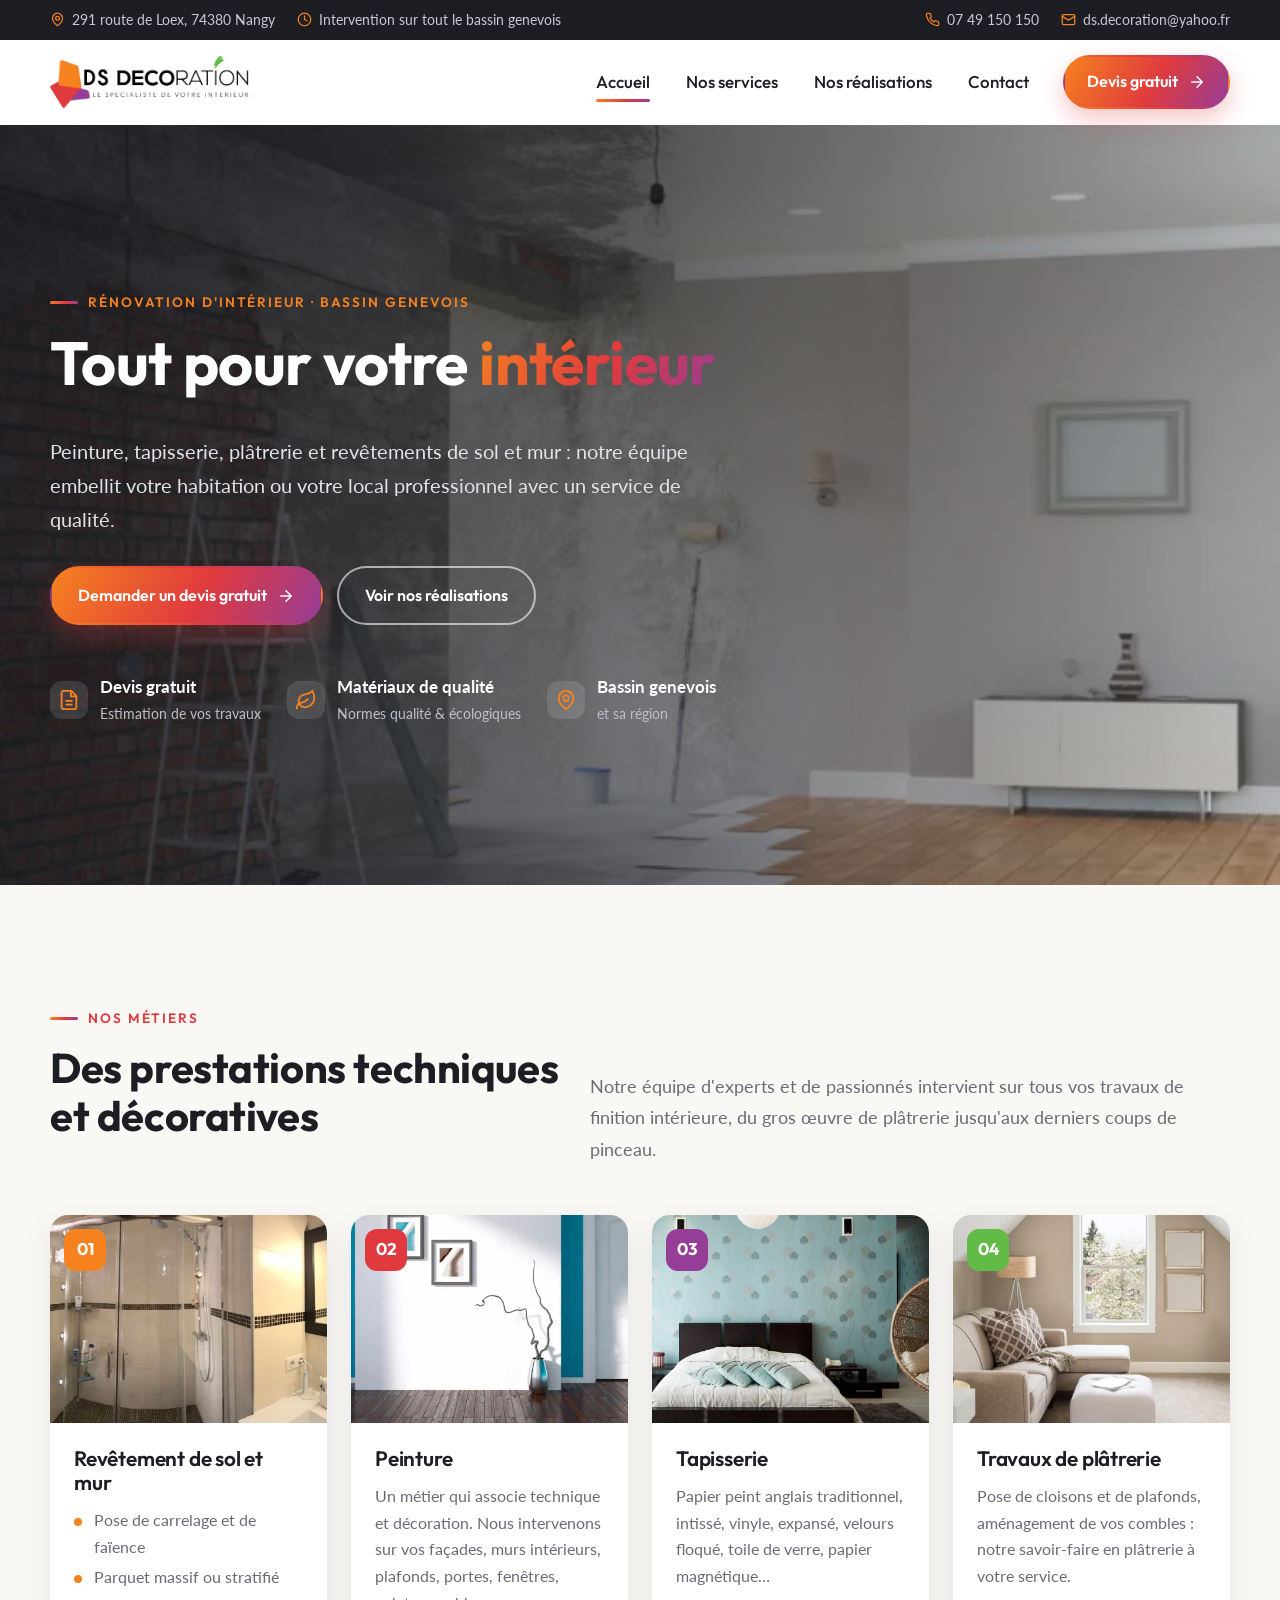
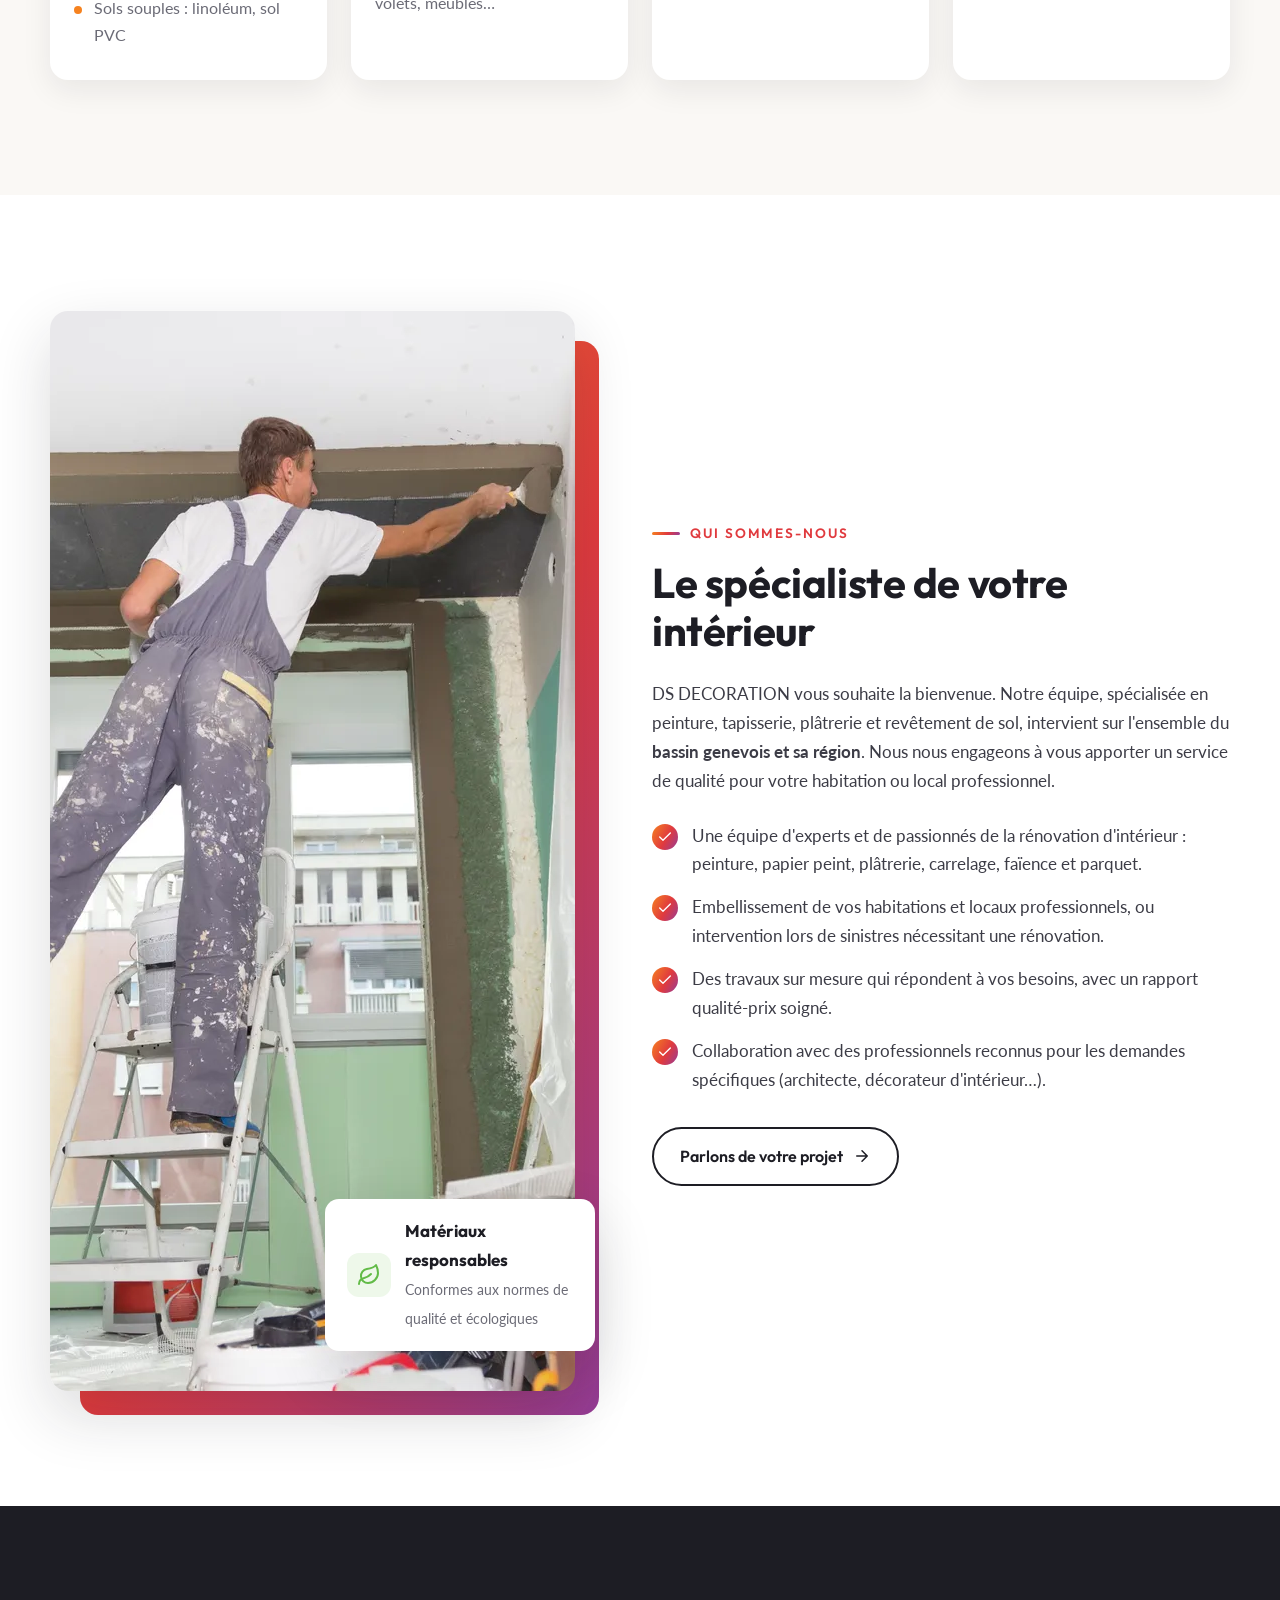
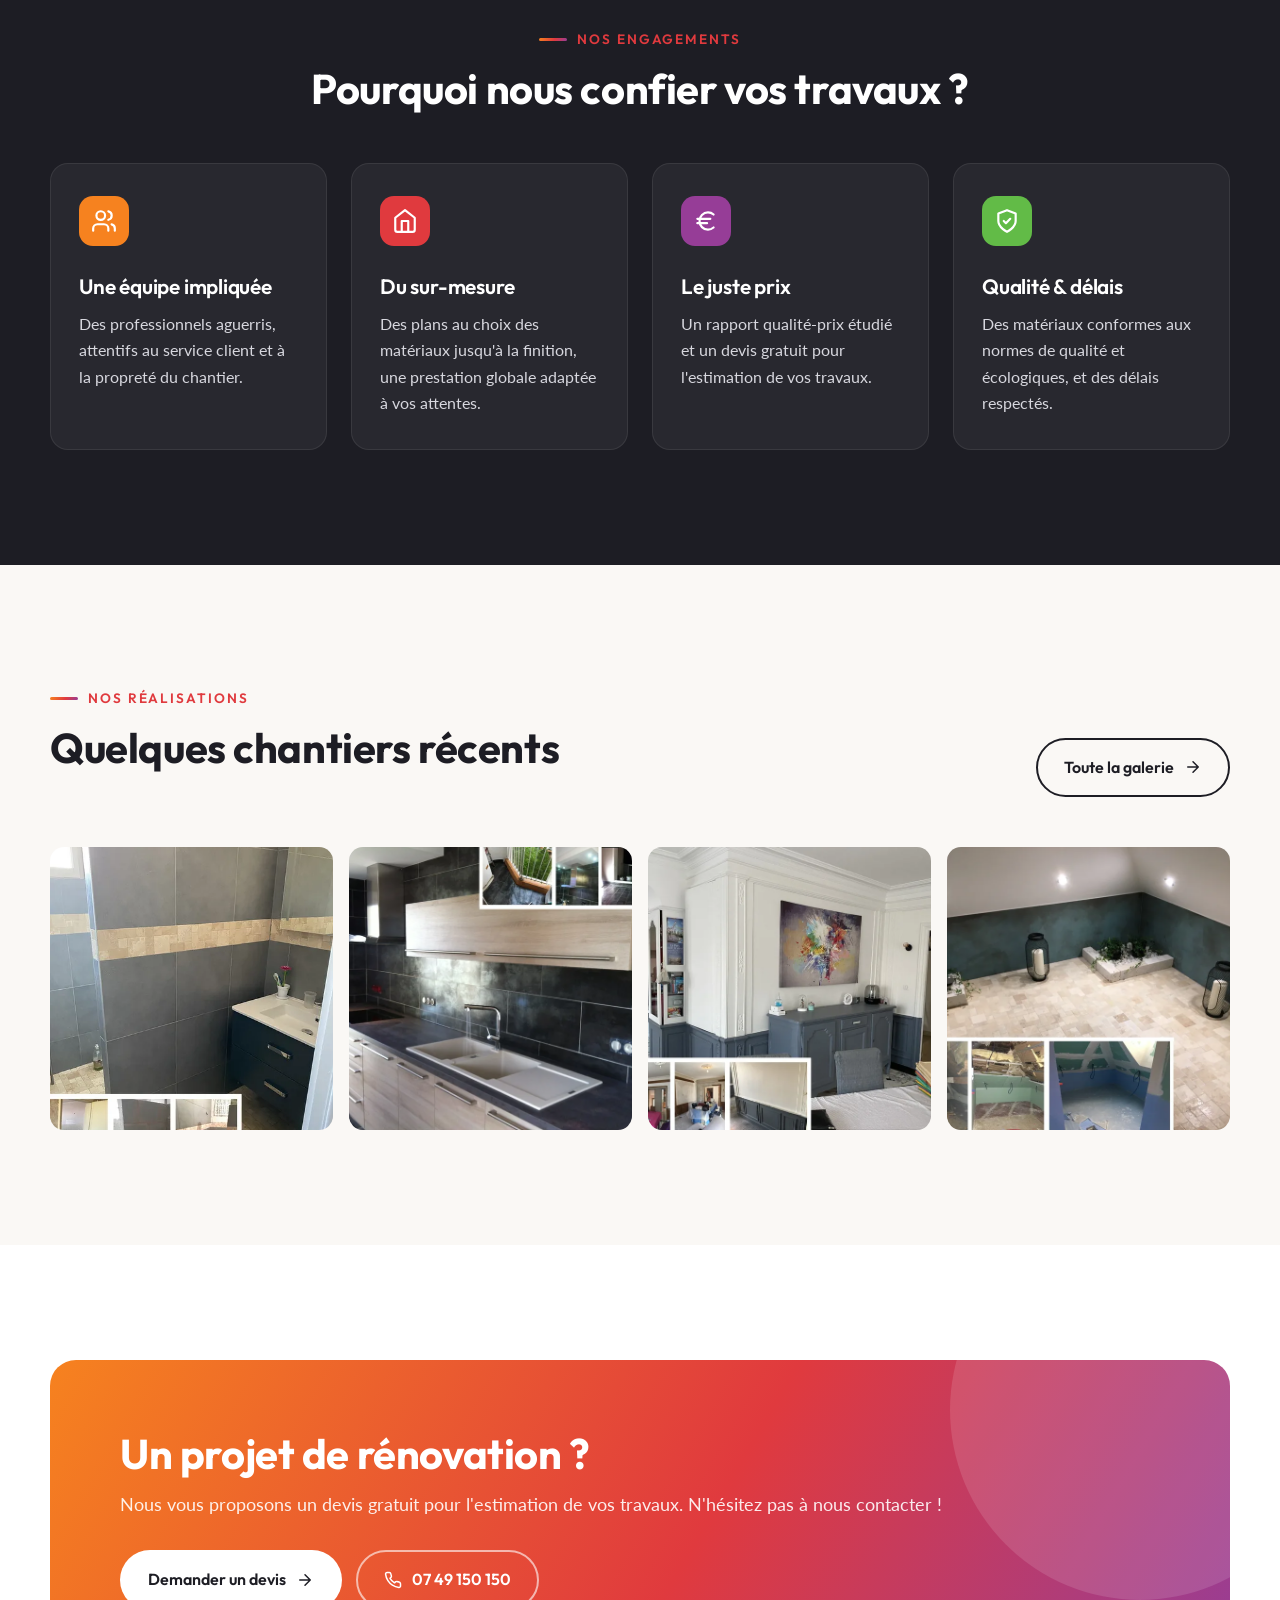
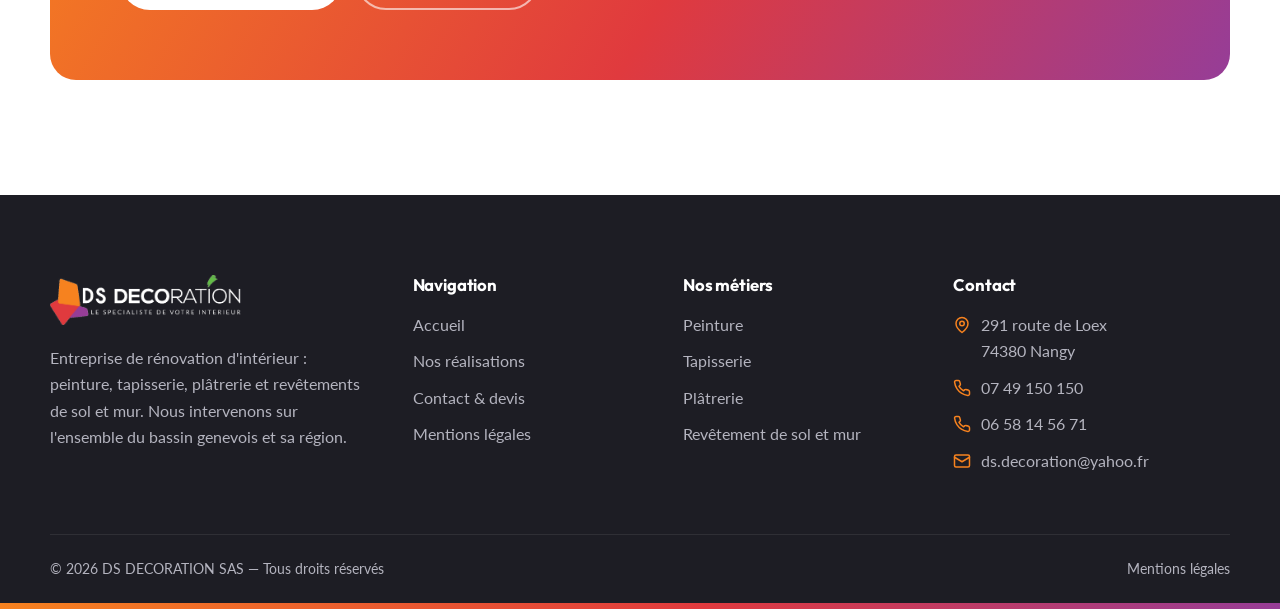
==== index.html @ cfab2d7b "Refonte du site DS DECORATION Site statique (HTML/CSS/JS) reconstruit à partir du contenu, du logo e" ====
<!DOCTYPE html>
<html lang="fr">
<head>
  <meta charset="utf-8">
  <meta name="viewport" content="width=device-width, initial-scale=1">
  <title>DS DECORATION — Peinture, tapisserie, plâtrerie et revêtements | Bassin genevois</title>
  <meta name="description" content="DS DECORATION SAS, entreprise de rénovation d'intérieur spécialisée en peinture, tapisserie, plâtrerie et revêtement de sol. Intervention sur le bassin genevois et sa région. Devis gratuit.">
  <link rel="canonical" href="https://www.dsdecoration.com/">
  <meta name="theme-color" content="#1d1d24">
  <meta property="og:type" content="website">
  <meta property="og:locale" content="fr_FR">
  <meta property="og:site_name" content="DS DECORATION">
  <meta property="og:title" content="DS DECORATION — Peinture, tapisserie, plâtrerie et revêtements | Bassin genevois">
  <meta property="og:description" content="DS DECORATION SAS, entreprise de rénovation d'intérieur spécialisée en peinture, tapisserie, plâtrerie et revêtement de sol. Intervention sur le bassin genevois et sa région. Devis gratuit.">
  <meta property="og:url" content="https://www.dsdecoration.com/">
  <meta property="og:image" content="https://www.dsdecoration.com/assets/img/hero-renovation.jpg">
  <link rel="icon" type="image/png" href="./favicon.png">
  <link rel="apple-touch-icon" href="./assets/img/apple-touch-icon.png">
  <link rel="preconnect" href="https://fonts.googleapis.com">
  <link rel="preconnect" href="https://fonts.gstatic.com" crossorigin>
  <link rel="stylesheet" href="https://fonts.googleapis.com/css2?family=Lato:wght@400;700&family=Outfit:wght@500;600;700&display=swap">
  <link rel="stylesheet" href="./assets/css/style.css">
  <script type="application/ld+json">
  {
    "@context": "https://schema.org",
    "@type": "HousePainter",
    "name": "DS DECORATION SAS",
    "slogan": "Le spécialiste de votre intérieur",
    "url": "https://www.dsdecoration.com/",
    "logo": "https://www.dsdecoration.com/assets/img/logo.png",
    "image": "https://www.dsdecoration.com/assets/img/hero-renovation.jpg",
    "telephone": "+33749150150",
    "email": "ds.decoration@yahoo.fr",
    "address": {
      "@type": "PostalAddress",
      "streetAddress": "291 route de Loex",
      "postalCode": "74380",
      "addressLocality": "Nangy",
      "addressCountry": "FR"
    },
    "areaServed": ["Bassin genevois", "Haute-Savoie", "Genève"],
    "founder": "Sébastien De Ana"
  }
  </script>
</head>
<body>
  <a class="skip-link" href="#contenu">Aller au contenu</a>

  <div class="topbar">
    <div class="container">
      <div class="topbar__items">
        <span class="topbar__hide-md"><svg viewBox="0 0 24 24" fill="none" stroke="currentColor" stroke-width="2" stroke-linecap="round" stroke-linejoin="round" aria-hidden="true"><path d="M20 10c0 6-8 12-8 12s-8-6-8-12a8 8 0 0 1 16 0z"/><circle cx="12" cy="10" r="3"/></svg> 291 route de Loex, 74380 Nangy</span>
        <span><svg viewBox="0 0 24 24" fill="none" stroke="currentColor" stroke-width="2" stroke-linecap="round" stroke-linejoin="round" aria-hidden="true"><circle cx="12" cy="12" r="10"/><path d="M12 6v6l4 2"/></svg> Intervention sur tout le bassin genevois</span>
      </div>
      <div class="topbar__items">
        <a href="tel:+33749150150"><svg viewBox="0 0 24 24" fill="none" stroke="currentColor" stroke-width="2" stroke-linecap="round" stroke-linejoin="round" aria-hidden="true"><path d="M22 16.9v3a2 2 0 0 1-2.2 2 19.8 19.8 0 0 1-8.6-3.1 19.5 19.5 0 0 1-6-6A19.8 19.8 0 0 1 2.1 4.2 2 2 0 0 1 4.1 2h3a2 2 0 0 1 2 1.7c.1.9.4 1.8.7 2.7a2 2 0 0 1-.5 2.1L8 9.8a16 16 0 0 0 6 6l1.3-1.3a2 2 0 0 1 2.1-.4c.9.3 1.8.6 2.7.7a2 2 0 0 1 1.7 2z"/></svg> 07 49 150 150</a>
        <a href="mailto:ds.decoration@yahoo.fr" class="topbar__hide-md"><svg viewBox="0 0 24 24" fill="none" stroke="currentColor" stroke-width="2" stroke-linecap="round" stroke-linejoin="round" aria-hidden="true"><rect x="2" y="4" width="20" height="16" rx="2"/><path d="m22 7-10 6L2 7"/></svg> ds.decoration@yahoo.fr</a>
      </div>
    </div>
  </div>

  <header class="header">
    <div class="container">
      <a class="header__logo" href="./" aria-label="DS DECORATION — accueil">
        <img src="./assets/img/logo.png" alt="DS DECORATION — Le spécialiste de votre intérieur" width="927" height="243">
      </a>
      <button class="nav-toggle" aria-label="Ouvrir le menu" aria-expanded="false" aria-controls="menu"><span></span></button>
      <nav class="nav" id="menu" aria-label="Navigation principale">
        <ul class="nav__list">
          <li><a href="./" aria-current="page">Accueil</a></li>
          <li><a href="./#services">Nos services</a></li>
          <li><a href="./nos-realisations/">Nos réalisations</a></li>
          <li><a href="./contact/">Contact</a></li>
        </ul>
        <a class="btn btn--primary" href="./contact/#devis">Devis gratuit <svg viewBox="0 0 24 24" fill="none" stroke="currentColor" stroke-width="2" stroke-linecap="round" stroke-linejoin="round" aria-hidden="true"><path d="M5 12h14M12 5l7 7-7 7"/></svg></a>
      </nav>
    </div>
  </header>

  <main id="contenu">
    <section class="hero">
      <div class="hero__bg">
        <picture>
          <source srcset="./assets/img/hero-renovation.webp" type="image/webp">
          <img src="./assets/img/hero-renovation.jpg" alt="Pièce en cours de rénovation, du mur brut à la finition" width="960" height="390" fetchpriority="high">
        </picture>
      </div>
      <div class="container">
        <span class="eyebrow reveal">Rénovation d'intérieur · Bassin genevois</span>
        <h1 class="reveal" data-delay="1">Tout pour votre <span class="text-grad">intérieur</span></h1>
        <p class="lead reveal" data-delay="2">Peinture, tapisserie, plâtrerie et revêtements de sol et mur : notre équipe embellit votre habitation ou votre local professionnel avec un service de qualité.</p>
        <div class="hero__actions reveal" data-delay="3">
          <a class="btn btn--primary" href="./contact/#devis">Demander un devis gratuit <svg viewBox="0 0 24 24" fill="none" stroke="currentColor" stroke-width="2" stroke-linecap="round" stroke-linejoin="round" aria-hidden="true"><path d="M5 12h14M12 5l7 7-7 7"/></svg></a>
          <a class="btn btn--ghost" href="./nos-realisations/">Voir nos réalisations</a>
        </div>
        <div class="hero__badges reveal" data-delay="3">
          <div class="hero__badge"><svg viewBox="0 0 24 24" fill="none" stroke="currentColor" stroke-width="2" stroke-linecap="round" stroke-linejoin="round" aria-hidden="true"><path d="M14.5 2H6a2 2 0 0 0-2 2v16a2 2 0 0 0 2 2h12a2 2 0 0 0 2-2V7.5L14.5 2z"/><path d="M14 2v6h6M9 13h6M9 17h6"/></svg><div>Devis gratuit<small>Estimation de vos travaux</small></div></div>
          <div class="hero__badge"><svg viewBox="0 0 24 24" fill="none" stroke="currentColor" stroke-width="2" stroke-linecap="round" stroke-linejoin="round" aria-hidden="true"><path d="M11 20A7 7 0 0 1 9.8 6.1C15.5 5 17 4.5 19 2c1 2 2 4.2 2 8 0 5.5-4.8 10-10 10Z"/><path d="M2 21c0-3 1.9-5.4 5.2-6.1 2.5-.5 5-1.9 6.8-3.9"/></svg><div>Matériaux de qualité<small>Normes qualité &amp; écologiques</small></div></div>
          <div class="hero__badge"><svg viewBox="0 0 24 24" fill="none" stroke="currentColor" stroke-width="2" stroke-linecap="round" stroke-linejoin="round" aria-hidden="true"><path d="M20 10c0 6-8 12-8 12s-8-6-8-12a8 8 0 0 1 16 0z"/><circle cx="12" cy="10" r="3"/></svg><div>Bassin genevois<small>et sa région</small></div></div>
        </div>
      </div>
    </section>

    <section class="section section--paper" id="services">
      <div class="container">
        <div class="section-head">
          <div class="reveal">
            <span class="eyebrow">Nos métiers</span>
            <h2>Des prestations techniques<br>et décoratives</h2>
          </div>
          <p class="lead reveal" data-delay="1">Notre équipe d'experts et de passionnés intervient sur tous vos travaux de finition intérieure, du gros œuvre de plâtrerie jusqu'aux derniers coups de pinceau.</p>
        </div>

        <div class="services">
          <article class="service reveal">
            <div class="service__img">
              <span class="service__num">01</span>
              <picture>
                <source srcset="./assets/img/service-revetement.webp" type="image/webp">
                <img src="./assets/img/service-revetement.jpg" alt="Salle de bains carrelée avec douche vitrée" width="900" height="356" loading="lazy">
              </picture>
            </div>
            <div class="service__body">
              <h3>Revêtement de sol et mur</h3>
              <ul>
                <li>Pose de carrelage et de faïence</li>
                <li>Parquet massif ou stratifié</li>
                <li>Sols souples : linoléum, sol PVC</li>
              </ul>
            </div>
          </article>

          <article class="service reveal" data-delay="1">
            <div class="service__img">
              <span class="service__num">02</span>
              <picture>
                <source srcset="./assets/img/service-peinture.webp" type="image/webp">
                <img src="./assets/img/service-peinture.jpg" alt="Pièce repeinte en bleu canard et blanc" width="900" height="356" loading="lazy">
              </picture>
            </div>
            <div class="service__body">
              <h3>Peinture</h3>
              <p>Un métier qui associe technique et décoration. Nous intervenons sur vos façades, murs intérieurs, plafonds, portes, fenêtres, volets, meubles…</p>
            </div>
          </article>

          <article class="service reveal" data-delay="2">
            <div class="service__img">
              <span class="service__num">03</span>
              <picture>
                <source srcset="./assets/img/service-tapisserie.webp" type="image/webp">
                <img src="./assets/img/service-tapisserie.jpg" alt="Chambre avec papier peint à motifs" width="900" height="360" loading="lazy">
              </picture>
            </div>
            <div class="service__body">
              <h3>Tapisserie</h3>
              <p>Papier peint anglais traditionnel, intissé, vinyle, expansé, velours floqué, toile de verre, papier magnétique…</p>
            </div>
          </article>

          <article class="service reveal" data-delay="3">
            <div class="service__img">
              <span class="service__num">04</span>
              <picture>
                <source srcset="./assets/img/service-platrerie.webp" type="image/webp">
                <img src="./assets/img/service-platrerie.jpg" alt="Combles aménagés en salon" width="900" height="352" loading="lazy">
              </picture>
            </div>
            <div class="service__body">
              <h3>Travaux de plâtrerie</h3>
              <p>Pose de cloisons et de plafonds, aménagement de vos combles : notre savoir-faire en plâtrerie à votre service.</p>
            </div>
          </article>
        </div>
      </div>
    </section>

    <section class="section" id="a-propos">
      <div class="container about">
        <div class="about__media reveal">
          <picture>
            <source srcset="./assets/img/equipe-peintre.webp" type="image/webp">
            <img src="./assets/img/equipe-peintre.jpg" alt="Peintre en train de peindre un encadrement de fenêtre" width="736" height="1080" loading="lazy">
          </picture>
          <div class="about__card">
            <svg viewBox="0 0 24 24" fill="none" stroke="currentColor" stroke-width="2" stroke-linecap="round" stroke-linejoin="round" aria-hidden="true"><path d="M11 20A7 7 0 0 1 9.8 6.1C15.5 5 17 4.5 19 2c1 2 2 4.2 2 8 0 5.5-4.8 10-10 10Z"/><path d="M2 21c0-3 1.9-5.4 5.2-6.1 2.5-.5 5-1.9 6.8-3.9"/></svg>
            <div><strong>Matériaux responsables</strong><span>Conformes aux normes de qualité et écologiques</span></div>
          </div>
        </div>
        <div class="reveal" data-delay="1">
          <span class="eyebrow">Qui sommes-nous</span>
          <h2>Le spécialiste de votre intérieur</h2>
          <p>DS DECORATION vous souhaite la bienvenue. Notre équipe, spécialisée en peinture, tapisserie, plâtrerie et revêtement de sol, intervient sur l'ensemble du <strong>bassin genevois et sa région</strong>. Nous nous engageons à vous apporter un service de qualité pour votre habitation ou local professionnel.</p>
          <ul class="checks">
            <li><svg viewBox="0 0 24 24" fill="none" stroke="currentColor" stroke-width="2" stroke-linecap="round" stroke-linejoin="round" aria-hidden="true"><path d="M20 6 9 17l-5-5"/></svg><span>Une équipe d'experts et de passionnés de la rénovation d'intérieur : peinture, papier peint, plâtrerie, carrelage, faïence et parquet.</span></li>
            <li><svg viewBox="0 0 24 24" fill="none" stroke="currentColor" stroke-width="2" stroke-linecap="round" stroke-linejoin="round" aria-hidden="true"><path d="M20 6 9 17l-5-5"/></svg><span>Embellissement de vos habitations et locaux professionnels, ou intervention lors de sinistres nécessitant une rénovation.</span></li>
            <li><svg viewBox="0 0 24 24" fill="none" stroke="currentColor" stroke-width="2" stroke-linecap="round" stroke-linejoin="round" aria-hidden="true"><path d="M20 6 9 17l-5-5"/></svg><span>Des travaux sur mesure qui répondent à vos besoins, avec un rapport qualité-prix soigné.</span></li>
            <li><svg viewBox="0 0 24 24" fill="none" stroke="currentColor" stroke-width="2" stroke-linecap="round" stroke-linejoin="round" aria-hidden="true"><path d="M20 6 9 17l-5-5"/></svg><span>Collaboration avec des professionnels reconnus pour les demandes spécifiques (architecte, décorateur d'intérieur…).</span></li>
          </ul>
          <a class="btn btn--outline" href="./contact/">Parlons de votre projet <svg viewBox="0 0 24 24" fill="none" stroke="currentColor" stroke-width="2" stroke-linecap="round" stroke-linejoin="round" aria-hidden="true"><path d="M5 12h14M12 5l7 7-7 7"/></svg></a>
        </div>
      </div>
    </section>

    <section class="section section--dark">
      <div class="container">
        <div class="center reveal" style="margin-bottom:50px">
          <span class="eyebrow">Nos engagements</span>
          <h2>Pourquoi nous confier vos travaux ?</h2>
        </div>
        <div class="values">
          <div class="value reveal"><svg viewBox="0 0 24 24" fill="none" stroke="currentColor" stroke-width="2" stroke-linecap="round" stroke-linejoin="round" aria-hidden="true"><path d="M16 21v-2a4 4 0 0 0-4-4H6a4 4 0 0 0-4 4v2"/><circle cx="9" cy="7" r="4"/><path d="M22 21v-2a4 4 0 0 0-3-3.9M16 3.1a4 4 0 0 1 0 7.8"/></svg><h3>Une équipe impliquée</h3><p>Des professionnels aguerris, attentifs au service client et à la propreté du chantier.</p></div>
          <div class="value reveal" data-delay="1"><svg viewBox="0 0 24 24" fill="none" stroke="currentColor" stroke-width="2" stroke-linecap="round" stroke-linejoin="round" aria-hidden="true"><path d="m3 9 9-7 9 7v11a2 2 0 0 1-2 2H5a2 2 0 0 1-2-2z"/><path d="M9 22V12h6v10"/></svg><h3>Du sur-mesure</h3><p>Des plans au choix des matériaux jusqu'à la finition, une prestation globale adaptée à vos attentes.</p></div>
          <div class="value reveal" data-delay="2"><svg viewBox="0 0 24 24" fill="none" stroke="currentColor" stroke-width="2" stroke-linecap="round" stroke-linejoin="round" aria-hidden="true"><path d="M4 10h12M4 14h9M19 6a7.7 7.7 0 0 0-5.2-2A7.9 7.9 0 0 0 6 12c0 4.4 3.5 8 7.8 8 2 0 3.8-.8 5.2-2"/></svg><h3>Le juste prix</h3><p>Un rapport qualité-prix étudié et un devis gratuit pour l'estimation de vos travaux.</p></div>
          <div class="value reveal" data-delay="3"><svg viewBox="0 0 24 24" fill="none" stroke="currentColor" stroke-width="2" stroke-linecap="round" stroke-linejoin="round" aria-hidden="true"><path d="M12 22s8-4 8-10V5l-8-3-8 3v7c0 6 8 10 8 10z"/><path d="m9 12 2 2 4-4"/></svg><h3>Qualité &amp; délais</h3><p>Des matériaux conformes aux normes de qualité et écologiques, et des délais respectés.</p></div>
        </div>
      </div>
    </section>

    <section class="section section--paper">
      <div class="container">
        <div class="section-head">
          <div class="reveal">
            <span class="eyebrow">Nos réalisations</span>
            <h2>Quelques chantiers récents</h2>
          </div>
          <a class="btn btn--outline reveal" href="./nos-realisations/">Toute la galerie <svg viewBox="0 0 24 24" fill="none" stroke="currentColor" stroke-width="2" stroke-linecap="round" stroke-linejoin="round" aria-hidden="true"><path d="M5 12h14M12 5l7 7-7 7"/></svg></a>
        </div>
        <div class="gallery gallery--preview">
          <a class="gallery__item reveal" href="./assets/img/realisations/salle-de-bain-carrelage.jpg" data-lightbox="./assets/img/realisations/salle-de-bain-carrelage.jpg" data-caption="Salle de bains — carrelage et meuble vasque">
            <img src="./assets/img/realisations/salle-de-bain-carrelage.webp" alt="Salle de bains rénovée avec carrelage gris" loading="lazy" width="450" height="600">
            <figcaption>Salle de bains</figcaption>
          </a>
          <a class="gallery__item reveal" data-delay="1" href="./assets/img/realisations/cuisine-renovation.jpg" data-lightbox="./assets/img/realisations/cuisine-renovation.jpg" data-caption="Cuisine — rénovation complète">
            <img src="./assets/img/realisations/cuisine-renovation.webp" alt="Cuisine rénovée avec crédence en carrelage sombre" loading="lazy" width="800" height="597">
            <figcaption>Cuisine</figcaption>
          </a>
          <a class="gallery__item reveal" data-delay="2" href="./assets/img/realisations/sejour-boiseries.jpg" data-lightbox="./assets/img/realisations/sejour-boiseries.jpg" data-caption="Séjour — peinture et soubassements">
            <img src="./assets/img/realisations/sejour-boiseries.webp" alt="Séjour avec soubassements peints en bleu gris" loading="lazy" width="799" height="600">
            <figcaption>Séjour</figcaption>
          </a>
          <a class="gallery__item reveal" data-delay="3" href="./assets/img/realisations/combles-amenages.jpg" data-lightbox="./assets/img/realisations/combles-amenages.jpg" data-caption="Combles — aménagement et carrelage">
            <img src="./assets/img/realisations/combles-amenages.webp" alt="Combles aménagés avec murs peints et sol carrelé" loading="lazy" width="800" height="600">
            <figcaption>Combles</figcaption>
          </a>
        </div>
      </div>
    </section>

    <section class="section">
      <div class="container">
        <div class="cta reveal">
          <div class="cta__inner">
            <div>
              <h2>Un projet de rénovation ?</h2>
              <p>Nous vous proposons un devis gratuit pour l'estimation de vos travaux. N'hésitez pas à nous contacter !</p>
            </div>
            <div class="cta__actions">
              <a class="btn btn--white" href="./contact/#devis">Demander un devis <svg viewBox="0 0 24 24" fill="none" stroke="currentColor" stroke-width="2" stroke-linecap="round" stroke-linejoin="round" aria-hidden="true"><path d="M5 12h14M12 5l7 7-7 7"/></svg></a>
              <a class="btn btn--ghost" href="tel:+33749150150"><svg viewBox="0 0 24 24" fill="none" stroke="currentColor" stroke-width="2" stroke-linecap="round" stroke-linejoin="round" aria-hidden="true"><path d="M22 16.9v3a2 2 0 0 1-2.2 2 19.8 19.8 0 0 1-8.6-3.1 19.5 19.5 0 0 1-6-6A19.8 19.8 0 0 1 2.1 4.2 2 2 0 0 1 4.1 2h3a2 2 0 0 1 2 1.7c.1.9.4 1.8.7 2.7a2 2 0 0 1-.5 2.1L8 9.8a16 16 0 0 0 6 6l1.3-1.3a2 2 0 0 1 2.1-.4c.9.3 1.8.6 2.7.7a2 2 0 0 1 1.7 2z"/></svg> 07 49 150 150</a>
            </div>
          </div>
        </div>
      </div>
    </section>
  </main>

  <footer class="footer">
    <div class="container">
      <div class="footer__grid">
        <div>
          <a class="footer__logo" href="./"><img src="./assets/img/logo-white.png" alt="DS DECORATION"  width="927" height="243"></a>
          <p>Entreprise de rénovation d'intérieur : peinture, tapisserie, plâtrerie et revêtements de sol et mur. Nous intervenons sur l'ensemble du bassin genevois et sa région.</p>
        </div>
        <div>
          <h4>Navigation</h4>
          <ul>
            <li><a href="./">Accueil</a></li>
            <li><a href="./nos-realisations/">Nos réalisations</a></li>
            <li><a href="./contact/">Contact &amp; devis</a></li>
            <li><a href="./mentions-legales/">Mentions légales</a></li>
          </ul>
        </div>
        <div>
          <h4>Nos métiers</h4>
          <ul>
            <li><a href="./#services">Peinture</a></li>
            <li><a href="./#services">Tapisserie</a></li>
            <li><a href="./#services">Plâtrerie</a></li>
            <li><a href="./#services">Revêtement de sol et mur</a></li>
          </ul>
        </div>
        <div>
          <h4>Contact</h4>
          <ul class="footer__contact">
            <li><svg viewBox="0 0 24 24" fill="none" stroke="currentColor" stroke-width="2" stroke-linecap="round" stroke-linejoin="round" aria-hidden="true"><path d="M20 10c0 6-8 12-8 12s-8-6-8-12a8 8 0 0 1 16 0z"/><circle cx="12" cy="10" r="3"/></svg> <span>291 route de Loex<br>74380 Nangy</span></li>
            <li><svg viewBox="0 0 24 24" fill="none" stroke="currentColor" stroke-width="2" stroke-linecap="round" stroke-linejoin="round" aria-hidden="true"><path d="M22 16.9v3a2 2 0 0 1-2.2 2 19.8 19.8 0 0 1-8.6-3.1 19.5 19.5 0 0 1-6-6A19.8 19.8 0 0 1 2.1 4.2 2 2 0 0 1 4.1 2h3a2 2 0 0 1 2 1.7c.1.9.4 1.8.7 2.7a2 2 0 0 1-.5 2.1L8 9.8a16 16 0 0 0 6 6l1.3-1.3a2 2 0 0 1 2.1-.4c.9.3 1.8.6 2.7.7a2 2 0 0 1 1.7 2z"/></svg> <a href="tel:+33749150150">07 49 150 150</a></li>
            <li><svg viewBox="0 0 24 24" fill="none" stroke="currentColor" stroke-width="2" stroke-linecap="round" stroke-linejoin="round" aria-hidden="true"><path d="M22 16.9v3a2 2 0 0 1-2.2 2 19.8 19.8 0 0 1-8.6-3.1 19.5 19.5 0 0 1-6-6A19.8 19.8 0 0 1 2.1 4.2 2 2 0 0 1 4.1 2h3a2 2 0 0 1 2 1.7c.1.9.4 1.8.7 2.7a2 2 0 0 1-.5 2.1L8 9.8a16 16 0 0 0 6 6l1.3-1.3a2 2 0 0 1 2.1-.4c.9.3 1.8.6 2.7.7a2 2 0 0 1 1.7 2z"/></svg> <a href="tel:+33658145671">06 58 14 56 71</a></li>
            <li><svg viewBox="0 0 24 24" fill="none" stroke="currentColor" stroke-width="2" stroke-linecap="round" stroke-linejoin="round" aria-hidden="true"><rect x="2" y="4" width="20" height="16" rx="2"/><path d="m22 7-10 6L2 7"/></svg> <a href="mailto:ds.decoration@yahoo.fr">ds.decoration@yahoo.fr</a></li>
          </ul>
        </div>
      </div>
      <div class="footer__bottom">
        <span>© <span data-year>2026</span> DS DECORATION SAS — Tous droits réservés</span>
        <a href="./mentions-legales/">Mentions légales</a>
      </div>
    </div>
    <div class="footer__stripe"></div>
  </footer>

  <a class="call-fab" href="tel:+33749150150" aria-label="Appeler DS DECORATION"><svg viewBox="0 0 24 24" fill="none" stroke="currentColor" stroke-width="2" stroke-linecap="round" stroke-linejoin="round" aria-hidden="true"><path d="M22 16.9v3a2 2 0 0 1-2.2 2 19.8 19.8 0 0 1-8.6-3.1 19.5 19.5 0 0 1-6-6A19.8 19.8 0 0 1 2.1 4.2 2 2 0 0 1 4.1 2h3a2 2 0 0 1 2 1.7c.1.9.4 1.8.7 2.7a2 2 0 0 1-.5 2.1L8 9.8a16 16 0 0 0 6 6l1.3-1.3a2 2 0 0 1 2.1-.4c.9.3 1.8.6 2.7.7a2 2 0 0 1 1.7 2z"/></svg></a>

  <script src="./assets/js/main.js" defer></script>
</body>
</html>
---- assets/css/style.css ----
/* DS DECORATION — feuille de style principale
   Palette reprise du logo : orange, rouge, violet, vert. */

:root {
  --orange: #f6821f;
  --red: #e03a3e;
  --purple: #963d97;
  --green: #62bb47;
  --ink: #1d1d24;
  --ink-2: #3c3c46;
  --muted: #6b6b76;
  --line: #e7e4df;
  --paper: #faf8f5;
  --white: #fff;
  --grad: linear-gradient(120deg, var(--orange) 0%, var(--red) 55%, var(--purple) 100%);
  --radius: 18px;
  --shadow: 0 10px 30px rgba(29, 29, 36, .08);
  --shadow-lg: 0 24px 60px rgba(29, 29, 36, .16);
  --container: 1180px;
  --font-title: "Outfit", system-ui, sans-serif;
  --font-body: "Lato", system-ui, sans-serif;
}

*, *::before, *::after { box-sizing: border-box; }
html { scroll-behavior: smooth; }
body {
  margin: 0;
  font-family: var(--font-body);
  font-size: 17px;
  line-height: 1.7;
  color: var(--ink-2);
  background: var(--white);
  -webkit-font-smoothing: antialiased;
}
img { max-width: 100%; display: block; }
a { color: inherit; }
h1, h2, h3, h4 {
  font-family: var(--font-title);
  color: var(--ink);
  line-height: 1.15;
  margin: 0 0 .6em;
  letter-spacing: -.01em;
}
h1 { font-size: clamp(2.2rem, 5vw, 3.8rem); font-weight: 700; }
h2 { font-size: clamp(1.8rem, 3.4vw, 2.6rem); font-weight: 700; }
h3 { font-size: 1.3rem; font-weight: 600; }
p { margin: 0 0 1em; }

.container { width: min(100% - 40px, var(--container)); margin-inline: auto; }
.section { padding: clamp(64px, 9vw, 120px) 0; }
.section--paper { background: var(--paper); }
.section--dark { background: var(--ink); color: #d7d7de; }
.section--dark h2, .section--dark h3 { color: var(--white); }

.skip-link {
  position: absolute; left: -999px; top: 10px; z-index: 100;
  background: var(--ink); color: var(--white); padding: 10px 16px; border-radius: 8px;
}
.skip-link:focus { left: 10px; }

.eyebrow {
  display: inline-flex; align-items: center; gap: 10px;
  font-family: var(--font-title); font-weight: 600; font-size: .85rem;
  text-transform: uppercase; letter-spacing: .14em; color: var(--red);
  margin-bottom: 14px;
}
.eyebrow::before { content: ""; width: 28px; height: 3px; border-radius: 3px; background: var(--grad); }
.text-grad { background: var(--grad); -webkit-background-clip: text; background-clip: text; color: transparent; }
.lead { font-size: 1.15rem; color: var(--muted); max-width: 640px; }
.center { text-align: center; }
.center .lead { margin-inline: auto; }

/* Boutons */
.btn {
  display: inline-flex; align-items: center; gap: 10px;
  padding: 14px 26px; border-radius: 999px; border: 2px solid transparent;
  font-family: var(--font-title); font-weight: 600; font-size: 1rem;
  text-decoration: none; cursor: pointer; transition: transform .2s, box-shadow .2s, background .2s, color .2s;
}
.btn svg { width: 18px; height: 18px; }
.btn--primary { background: var(--grad); color: var(--white); box-shadow: 0 10px 24px rgba(224, 58, 62, .3); }
.btn--primary:hover { transform: translateY(-2px); box-shadow: 0 14px 30px rgba(224, 58, 62, .38); }
.btn--ghost { border-color: rgba(255, 255, 255, .6); color: var(--white); }
.btn--ghost:hover { background: var(--white); color: var(--ink); }
.btn--outline { border-color: var(--ink); color: var(--ink); }
.btn--outline:hover { background: var(--ink); color: var(--white); }

/* En-tête */
.topbar { background: var(--ink); color: #c9c9d2; font-size: .9rem; }
.topbar .container { display: flex; justify-content: space-between; align-items: center; gap: 16px; min-height: 40px; }
.topbar a { text-decoration: none; }
.topbar a:hover { color: var(--white); }
.topbar__items { display: flex; gap: 22px; flex-wrap: wrap; }
.topbar__items span, .topbar__items a { display: inline-flex; align-items: center; gap: 7px; }
.topbar svg { width: 15px; height: 15px; color: var(--orange); }

.header {
  position: sticky; top: 0; z-index: 50;
  background: rgba(255, 255, 255, .92); backdrop-filter: blur(12px);
  border-bottom: 1px solid transparent; transition: border-color .3s, box-shadow .3s;
}
.header.is-scrolled { border-color: var(--line); box-shadow: 0 6px 24px rgba(29, 29, 36, .06); }
.header .container { display: flex; align-items: center; justify-content: space-between; gap: 24px; min-height: 84px; }
.header__logo img { height: 52px; width: auto; }
.nav { display: flex; align-items: center; gap: 6px; }
.nav__list { display: flex; gap: 4px; list-style: none; margin: 0; padding: 0; }
.nav__list a {
  position: relative; display: block; padding: 10px 16px;
  font-family: var(--font-title); font-weight: 500; text-decoration: none; color: var(--ink);
}
.nav__list a::after {
  content: ""; position: absolute; left: 16px; right: 16px; bottom: 4px; height: 3px; border-radius: 3px;
  background: var(--grad); transform: scaleX(0); transform-origin: left; transition: transform .25s;
}
.nav__list a:hover::after, .nav__list a[aria-current="page"]::after { transform: scaleX(1); }
.nav .btn { margin-left: 12px; padding: 11px 22px; }
.nav-toggle {
  display: none; width: 46px; height: 46px; border: 0; border-radius: 12px;
  background: var(--paper); cursor: pointer; position: relative;
}
.nav-toggle span, .nav-toggle span::before, .nav-toggle span::after {
  position: absolute; left: 12px; width: 22px; height: 2px; border-radius: 2px; background: var(--ink);
  transition: transform .25s, opacity .25s; content: "";
}
.nav-toggle span { top: 22px; }
.nav-toggle span::before { left: 0; top: -7px; }
.nav-toggle span::after { left: 0; top: 7px; }
.nav-open .nav-toggle span { background: transparent; }
.nav-open .nav-toggle span::before { transform: translateY(7px) rotate(45deg); }
.nav-open .nav-toggle span::after { transform: translateY(-7px) rotate(-45deg); }

/* Hero */
.hero { position: relative; min-height: min(88vh, 760px); display: grid; align-items: center; color: var(--white); overflow: hidden; }
.hero__bg { position: absolute; inset: 0; }
.hero__bg img { width: 100%; height: 100%; object-fit: cover; }
.hero::before {
  content: ""; position: absolute; inset: 0; z-index: 1;
  background: linear-gradient(100deg, rgba(20, 20, 26, .88) 0%, rgba(20, 20, 26, .65) 45%, rgba(20, 20, 26, .15) 100%);
}
.hero .container { position: relative; z-index: 2; padding: 90px 0; }
.hero h1 { color: var(--white); max-width: 760px; }
.hero .lead { color: #e2e2ea; font-size: 1.25rem; }
.hero .eyebrow { color: var(--orange); }
.hero__actions { display: flex; flex-wrap: wrap; gap: 14px; margin-top: 30px; }
.hero__badges { display: flex; flex-wrap: wrap; gap: 26px; margin-top: 48px; }
.hero__badge { display: flex; align-items: center; gap: 12px; font-weight: 700; }
.hero__badge svg { width: 38px; height: 38px; padding: 8px; border-radius: 12px; background: rgba(255, 255, 255, .12); color: var(--orange); }
.hero__badge small { display: block; font-weight: 400; color: #bfbfc9; }

.page-hero { position: relative; padding: 110px 0 90px; color: var(--white); overflow: hidden; background: var(--ink); }
.page-hero__bg { position: absolute; inset: 0; opacity: .35; }
.page-hero__bg img { width: 100%; height: 100%; object-fit: cover; }
.page-hero::after { content: ""; position: absolute; left: 0; right: 0; bottom: 0; height: 6px; background: var(--grad); }
.page-hero .container { position: relative; }
.page-hero h1 { color: var(--white); margin-bottom: .3em; }
.page-hero .lead { color: #e2e2ea; }
.breadcrumb { display: flex; gap: 8px; list-style: none; padding: 0; margin: 0 0 18px; font-size: .9rem; color: #bfbfc9; }
.breadcrumb a { text-decoration: none; }
.breadcrumb a:hover { color: var(--white); }
.breadcrumb li + li::before { content: "/"; margin-right: 8px; opacity: .6; }

/* Services */
.section-head { display: flex; justify-content: space-between; align-items: end; gap: 30px; margin-bottom: 50px; flex-wrap: wrap; }
.section-head .lead { margin: 0; }
.services { display: grid; grid-template-columns: repeat(4, 1fr); gap: 24px; }
.service {
  display: flex; flex-direction: column; background: var(--white); border-radius: var(--radius);
  overflow: hidden; box-shadow: var(--shadow); transition: transform .3s, box-shadow .3s;
}
.service:hover { transform: translateY(-6px); box-shadow: var(--shadow-lg); }
.service__img { aspect-ratio: 4 / 3; overflow: hidden; position: relative; }
.service__img img { width: 100%; height: 100%; object-fit: cover; transition: transform .6s; }
.service:hover .service__img img { transform: scale(1.07); }
.service__num {
  position: absolute; top: 14px; left: 14px; width: 42px; height: 42px; border-radius: 12px;
  display: grid; place-items: center; font-family: var(--font-title); font-weight: 700; color: var(--white);
}
.service:nth-child(1) .service__num { background: var(--orange); }
.service:nth-child(2) .service__num { background: var(--red); }
.service:nth-child(3) .service__num { background: var(--purple); }
.service:nth-child(4) .service__num { background: var(--green); }
.service__body { padding: 24px 24px 28px; }
.service__body p { color: var(--muted); font-size: .98rem; margin: 0; }
.service__body ul { margin: 0; padding: 0; list-style: none; color: var(--muted); font-size: .98rem; }
.service__body li { position: relative; padding-left: 20px; margin-bottom: 4px; }
.service__body li::before { content: ""; position: absolute; left: 0; top: .68em; width: 8px; height: 8px; border-radius: 50%; background: var(--orange); }

/* À propos */
.about { display: grid; grid-template-columns: 1fr 1.1fr; gap: clamp(40px, 6vw, 90px); align-items: center; }
.about__media { position: relative; }
.about__media img { border-radius: var(--radius); box-shadow: var(--shadow-lg); width: 100%; aspect-ratio: 4 / 5; object-fit: cover; }
.about__media::before {
  content: ""; position: absolute; inset: 30px -24px -24px 30px; z-index: -1; border-radius: var(--radius); background: var(--grad);
}
.about__card {
  position: absolute; right: -20px; bottom: 40px; background: var(--white); padding: 18px 22px; border-radius: 14px;
  box-shadow: var(--shadow-lg); display: flex; gap: 14px; align-items: center; max-width: 270px;
}
.about__card svg { flex: none; width: 44px; height: 44px; padding: 10px; border-radius: 12px; background: #eef8ea; color: var(--green); }
.about__card strong { display: block; font-family: var(--font-title); color: var(--ink); }
.about__card span { font-size: .9rem; color: var(--muted); }
.checks { list-style: none; padding: 0; margin: 26px 0 32px; display: grid; gap: 14px; }
.checks li { display: flex; gap: 14px; align-items: flex-start; }
.checks svg { flex: none; width: 26px; height: 26px; padding: 5px; border-radius: 50%; background: var(--grad); color: var(--white); margin-top: 2px; }

/* Engagements */
.values { display: grid; grid-template-columns: repeat(4, 1fr); gap: 24px; }
.value { padding: 32px 28px; border-radius: var(--radius); background: rgba(255, 255, 255, .05); border: 1px solid rgba(255, 255, 255, .08); transition: background .3s, transform .3s; }
.value:hover { background: rgba(255, 255, 255, .09); transform: translateY(-4px); }
.value svg { width: 50px; height: 50px; padding: 12px; border-radius: 14px; margin-bottom: 20px; color: var(--white); }
.value:nth-child(1) svg { background: var(--orange); }
.value:nth-child(2) svg { background: var(--red); }
.value:nth-child(3) svg { background: var(--purple); }
.value:nth-child(4) svg { background: var(--green); }
.value p { margin: 0; font-size: .97rem; }

/* Galerie */
.gallery { columns: 3 300px; column-gap: 20px; }
.gallery__item {
  position: relative; display: block; margin: 0 0 20px; break-inside: avoid; border-radius: 14px; overflow: hidden;
  cursor: zoom-in; border: 0; padding: 0; width: 100%; background: var(--paper);
}
.gallery__item img { width: 100%; height: auto; transition: transform .6s; }
.gallery__item::after {
  content: ""; position: absolute; inset: 0; background: linear-gradient(to top, rgba(20, 20, 26, .75), transparent 55%);
  opacity: 0; transition: opacity .3s;
}
.gallery__item figcaption {
  position: absolute; left: 18px; right: 18px; bottom: 16px; z-index: 1; color: var(--white); text-align: left;
  font-family: var(--font-title); font-weight: 600; transform: translateY(10px); opacity: 0; transition: .3s;
}
.gallery__item:hover img { transform: scale(1.05); }
.gallery__item:hover::after, .gallery__item:focus-visible::after { opacity: 1; }
.gallery__item:hover figcaption, .gallery__item:focus-visible figcaption { opacity: 1; transform: none; }
.gallery--preview { columns: unset; display: grid; grid-template-columns: repeat(4, 1fr); gap: 16px; }
.gallery--preview .gallery__item { margin: 0; aspect-ratio: 1; }
.gallery--preview .gallery__item img { height: 100%; object-fit: cover; }

.lightbox {
  position: fixed; inset: 0; z-index: 200; display: none; place-items: center;
  background: rgba(14, 14, 18, .94); padding: 60px 70px;
}
.lightbox.is-open { display: grid; }
.lightbox img { max-height: 82vh; max-width: 100%; border-radius: 10px; box-shadow: 0 30px 80px rgba(0, 0, 0, .5); }
.lightbox__caption { color: #e2e2ea; text-align: center; margin-top: 14px; font-family: var(--font-title); }
.lightbox button {
  position: absolute; width: 50px; height: 50px; border-radius: 50%; border: 0; cursor: pointer;
  background: rgba(255, 255, 255, .12); color: var(--white); font-size: 26px; line-height: 1; transition: background .2s;
}
.lightbox button:hover { background: var(--red); }
.lightbox__close { top: 20px; right: 20px; }
.lightbox__prev { left: 14px; top: 50%; transform: translateY(-50%); }
.lightbox__next { right: 14px; top: 50%; transform: translateY(-50%); }

/* Témoignages */
.testimonials { display: grid; grid-template-columns: repeat(2, 1fr); gap: 24px; }
.testimonial {
  position: relative; margin: 0; padding: 34px 34px 30px; background: var(--white); border-radius: var(--radius); box-shadow: var(--shadow);
}
.testimonial::before {
  content: "\201C"; position: absolute; top: 4px; right: 26px; font-family: Georgia, serif; font-size: 6rem; line-height: 1;
  background: var(--grad); -webkit-background-clip: text; background-clip: text; color: transparent; opacity: .35;
}
.testimonial blockquote { margin: 0 0 20px; font-size: 1.05rem; color: var(--ink-2); }
.testimonial figcaption { display: flex; align-items: center; gap: 14px; }
.testimonial__avatar {
  width: 46px; height: 46px; border-radius: 50%; display: grid; place-items: center;
  font-family: var(--font-title); font-weight: 700; color: var(--white); background: var(--grad);
}
.testimonial figcaption strong { display: block; color: var(--ink); font-family: var(--font-title); }
.testimonial figcaption span { font-size: .9rem; color: var(--muted); }
.stars { color: var(--orange); letter-spacing: 2px; font-size: .95rem; }

/* Bandeau CTA */
.cta { position: relative; overflow: hidden; border-radius: 26px; padding: clamp(40px, 6vw, 70px); background: var(--grad); color: var(--white); }
.cta::after {
  content: ""; position: absolute; width: 380px; height: 380px; right: -100px; top: -140px; border-radius: 50%;
  background: rgba(255, 255, 255, .12);
}
.cta .container, .cta > div { position: relative; z-index: 1; }
.cta h2 { color: var(--white); margin-bottom: .3em; }
.cta p { color: rgba(255, 255, 255, .9); font-size: 1.1rem; margin: 0; }
.cta__inner { display: flex; justify-content: space-between; align-items: center; gap: 30px; flex-wrap: wrap; }
.cta__actions { display: flex; gap: 14px; flex-wrap: wrap; }
.cta .btn--white { background: var(--white); color: var(--ink); }
.cta .btn--white:hover { transform: translateY(-2px); }

/* Contact */
.contact { display: grid; grid-template-columns: 1fr 1.3fr; gap: 40px; align-items: start; }
.contact-cards { display: grid; gap: 16px; }
.contact-card { display: flex; gap: 18px; padding: 22px 24px; border-radius: var(--radius); background: var(--white); box-shadow: var(--shadow); }
.contact-card svg { flex: none; width: 48px; height: 48px; padding: 12px; border-radius: 14px; color: var(--white); background: var(--grad); }
.contact-card h3 { font-size: 1.05rem; margin-bottom: 4px; }
.contact-card p { margin: 0; color: var(--muted); }
.contact-card a { text-decoration: none; color: var(--ink); font-weight: 700; }
.contact-card a:hover { color: var(--red); }
.contact-card small { color: var(--muted); font-weight: 400; }

.form { background: var(--white); border-radius: 22px; padding: clamp(28px, 4vw, 44px); box-shadow: var(--shadow-lg); }
.form__grid { display: grid; grid-template-columns: 1fr 1fr; gap: 18px; }
.field { display: flex; flex-direction: column; gap: 7px; }
.field--full { grid-column: 1 / -1; }
.field label { font-family: var(--font-title); font-weight: 500; color: var(--ink); font-size: .95rem; }
.field label abbr { color: var(--red); text-decoration: none; }
.field input, .field select, .field textarea {
  font: inherit; font-size: 1rem; color: var(--ink); padding: 13px 16px; border-radius: 12px;
  border: 1.5px solid var(--line); background: var(--paper); transition: border-color .2s, background .2s, box-shadow .2s;
}
.field textarea { min-height: 150px; resize: vertical; }
.field input:focus, .field select:focus, .field textarea:focus {
  outline: none; border-color: var(--orange); background: var(--white); box-shadow: 0 0 0 4px rgba(246, 130, 31, .15);
}
.consent { display: flex; gap: 12px; align-items: flex-start; font-size: .9rem; color: var(--muted); }
.consent input { margin-top: 5px; accent-color: var(--red); width: 18px; height: 18px; flex: none; }
.form__note { font-size: .85rem; color: var(--muted); margin: 14px 0 0; }
.form__status { display: none; margin-top: 16px; padding: 14px 18px; border-radius: 12px; background: #eef8ea; color: #2f6f1e; }
.form__status.is-visible { display: block; }
.hp { position: absolute; left: -9999px; }

.map { margin-top: 0; border-radius: var(--radius); overflow: hidden; box-shadow: var(--shadow); line-height: 0; }
.map iframe { width: 100%; height: 380px; border: 0; filter: grayscale(.3); }

/* Mentions légales */
.legal { display: grid; grid-template-columns: repeat(2, 1fr); gap: 24px; }
.legal__block { padding: 30px; border-radius: var(--radius); background: var(--paper); border-left: 5px solid var(--orange); }
.legal__block:nth-child(2) { border-color: var(--red); }
.legal__block:nth-child(3) { border-color: var(--purple); }
.legal__block:nth-child(4) { border-color: var(--green); }
.legal__block p { margin: 0; }
.legal__text { max-width: 820px; margin-top: 60px; }
.legal__text h2 { font-size: 1.5rem; margin-top: 1.6em; }

/* Pied de page */
.footer { background: var(--ink); color: #b4b4bf; padding: 80px 0 0; font-size: .97rem; }
.footer__grid { display: grid; grid-template-columns: 1.4fr 1fr 1fr 1.2fr; gap: 40px; padding-bottom: 60px; }
.footer__logo img { height: 50px; width: auto; margin-bottom: 20px; }
.footer h4 { color: var(--white); font-size: 1.05rem; margin-bottom: 18px; }
.footer ul { list-style: none; margin: 0; padding: 0; display: grid; gap: 10px; }
.footer a { text-decoration: none; transition: color .2s; }
.footer a:hover { color: var(--orange); }
.footer__contact li { display: flex; gap: 10px; align-items: flex-start; }
.footer__contact svg { flex: none; width: 18px; height: 18px; margin-top: 4px; color: var(--orange); }
.footer__bottom {
  border-top: 1px solid rgba(255, 255, 255, .08); padding: 22px 0; font-size: .88rem;
  display: flex; justify-content: space-between; gap: 16px; flex-wrap: wrap;
}
.footer__stripe { height: 6px; background: var(--grad); }

/* Bouton d'appel flottant (mobile) */
.call-fab {
  position: fixed; right: 18px; bottom: 18px; z-index: 60; display: none; width: 58px; height: 58px; border-radius: 50%;
  background: var(--grad); color: var(--white); place-items: center; box-shadow: 0 12px 28px rgba(224, 58, 62, .45);
}
.call-fab svg { width: 24px; height: 24px; }

/* Animations d'apparition */
.reveal { opacity: 0; transform: translateY(28px); transition: opacity .8s ease, transform .8s ease; }
.reveal.is-visible { opacity: 1; transform: none; }
.reveal[data-delay="1"] { transition-delay: .1s; }
.reveal[data-delay="2"] { transition-delay: .2s; }
.reveal[data-delay="3"] { transition-delay: .3s; }
@media (prefers-reduced-motion: reduce) {
  html { scroll-behavior: auto; }
  .reveal { opacity: 1; transform: none; transition: none; }
  * { transition-duration: 0s !important; }
}

/* Responsive */
@media (max-width: 1080px) {
  .services, .values { grid-template-columns: repeat(2, 1fr); }
  .footer__grid { grid-template-columns: 1fr 1fr; }
  .gallery--preview { grid-template-columns: repeat(2, 1fr); }
}
@media (max-width: 900px) {
  .topbar__hide-md { display: none !important; }
  .nav-toggle { display: block; }
  .nav {
    position: fixed; inset: 124px 0 auto 0; flex-direction: column; align-items: stretch; gap: 0;
    background: var(--white); padding: 10px 20px 26px; box-shadow: 0 20px 40px rgba(0, 0, 0, .12);
    transform: translateY(-12px); opacity: 0; visibility: hidden; transition: .25s;
  }
  .nav-open .nav { transform: none; opacity: 1; visibility: visible; }
  .nav__list { flex-direction: column; }
  .nav__list a { padding: 14px 6px; border-bottom: 1px solid var(--line); }
  .nav__list a::after { display: none; }
  .nav__list a[aria-current="page"] { color: var(--red); }
  .nav .btn { margin: 18px 0 0; justify-content: center; }
  .about, .contact { grid-template-columns: 1fr; }
  .about__media { max-width: 520px; }
  .about__card { right: 10px; }
  .about__media::before { inset: 20px -12px -12px 20px; }
  .testimonials, .legal { grid-template-columns: 1fr; }
  .call-fab { display: grid; }
}
@media (max-width: 600px) {
  body { font-size: 16px; }
  .topbar { display: none; }
  .nav { inset: 84px 0 auto 0; }
  .header__logo img { height: 42px; }
  .services, .values, .form__grid, .footer__grid { grid-template-columns: 1fr; }
  .hero__badges { gap: 18px; }
  .lightbox { padding: 60px 10px; }
  .lightbox__prev, .lightbox__next { top: auto; bottom: 16px; transform: none; }
  .lightbox__prev { left: calc(50% - 60px); }
  .lightbox__next { right: calc(50% - 60px); }
}
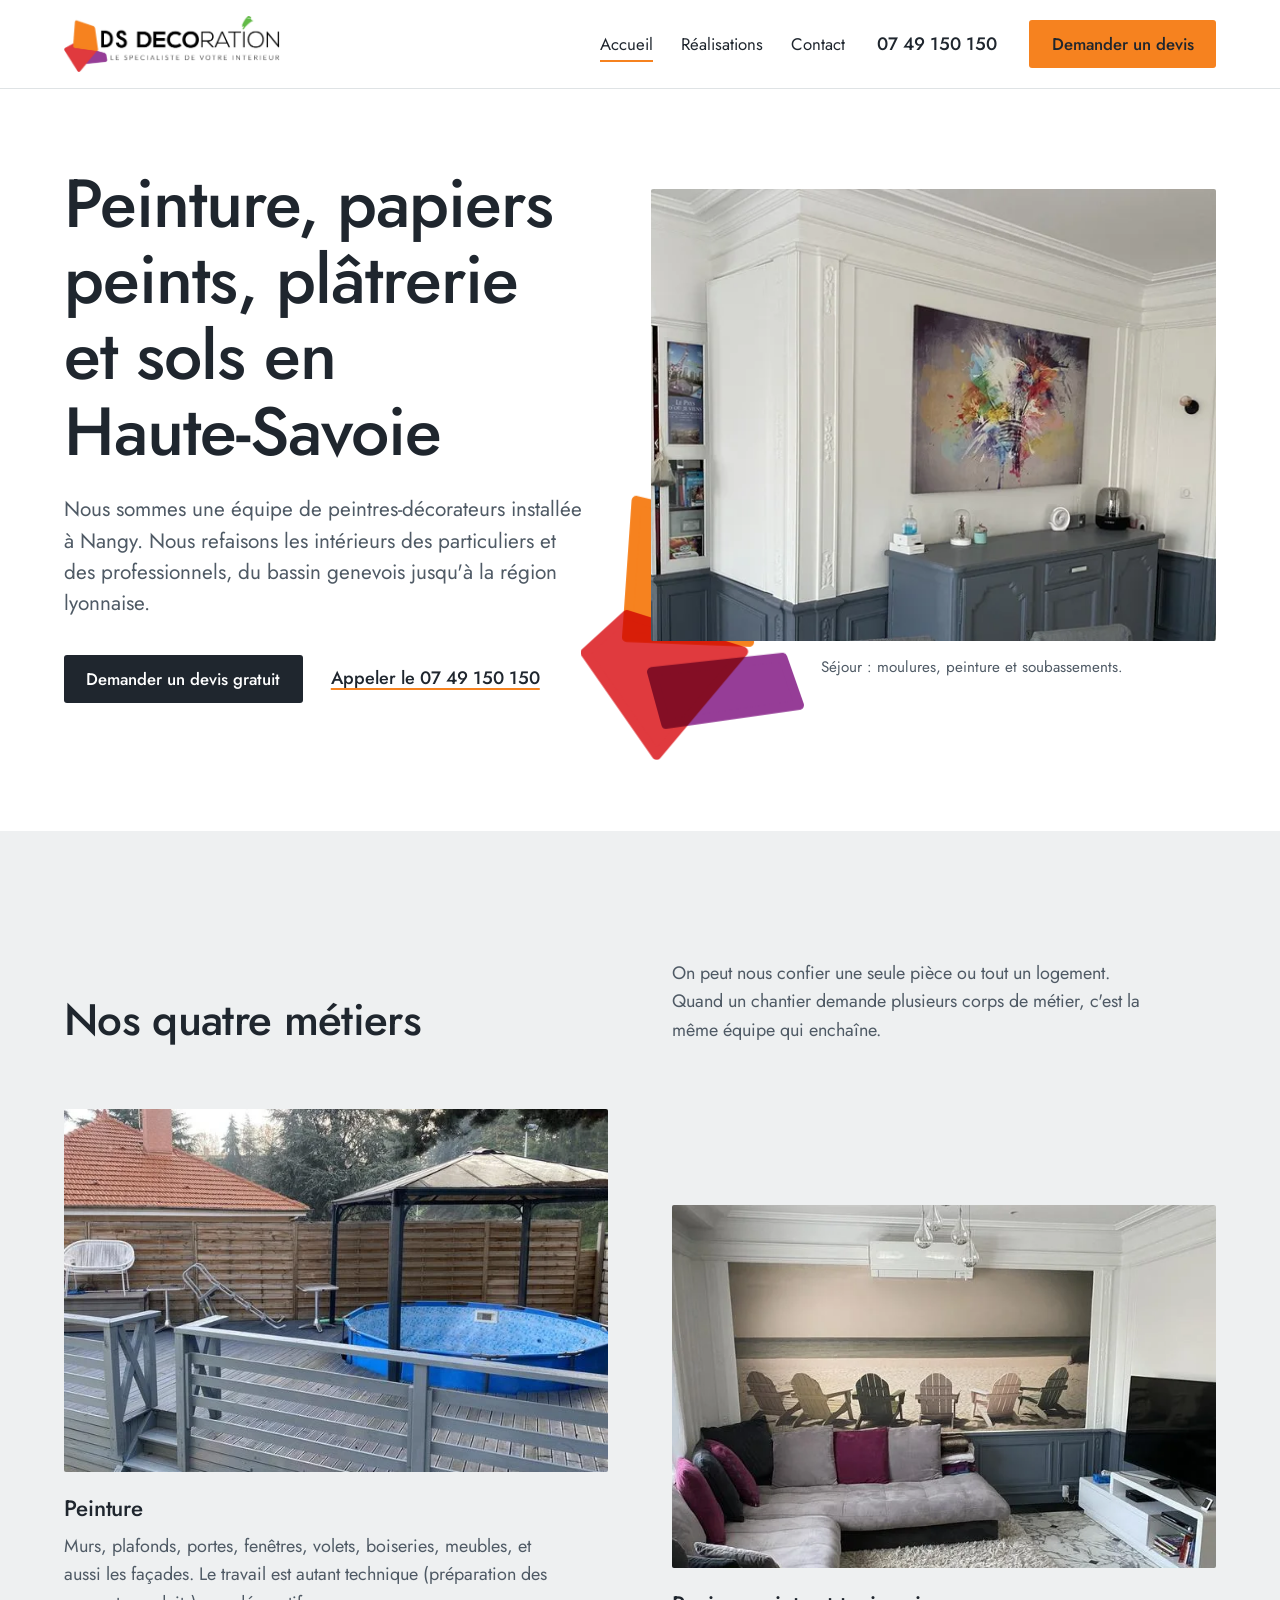
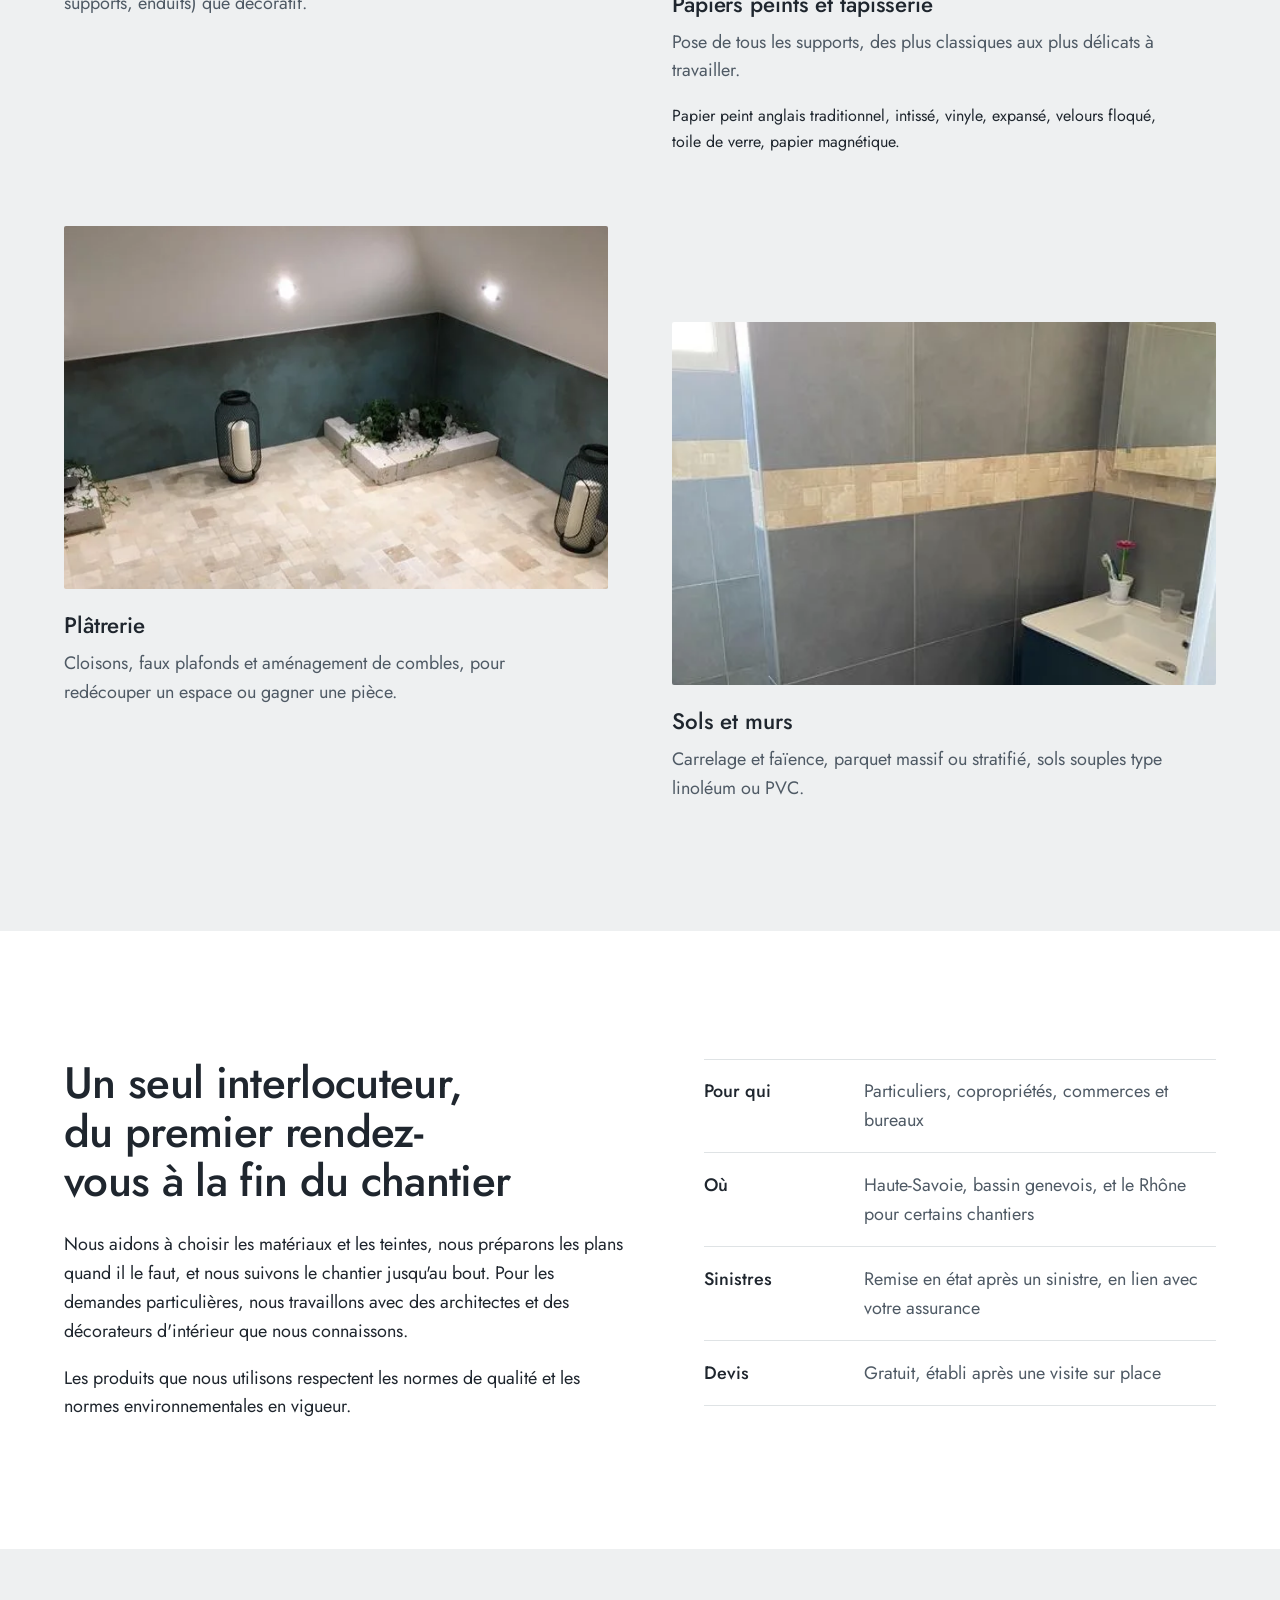
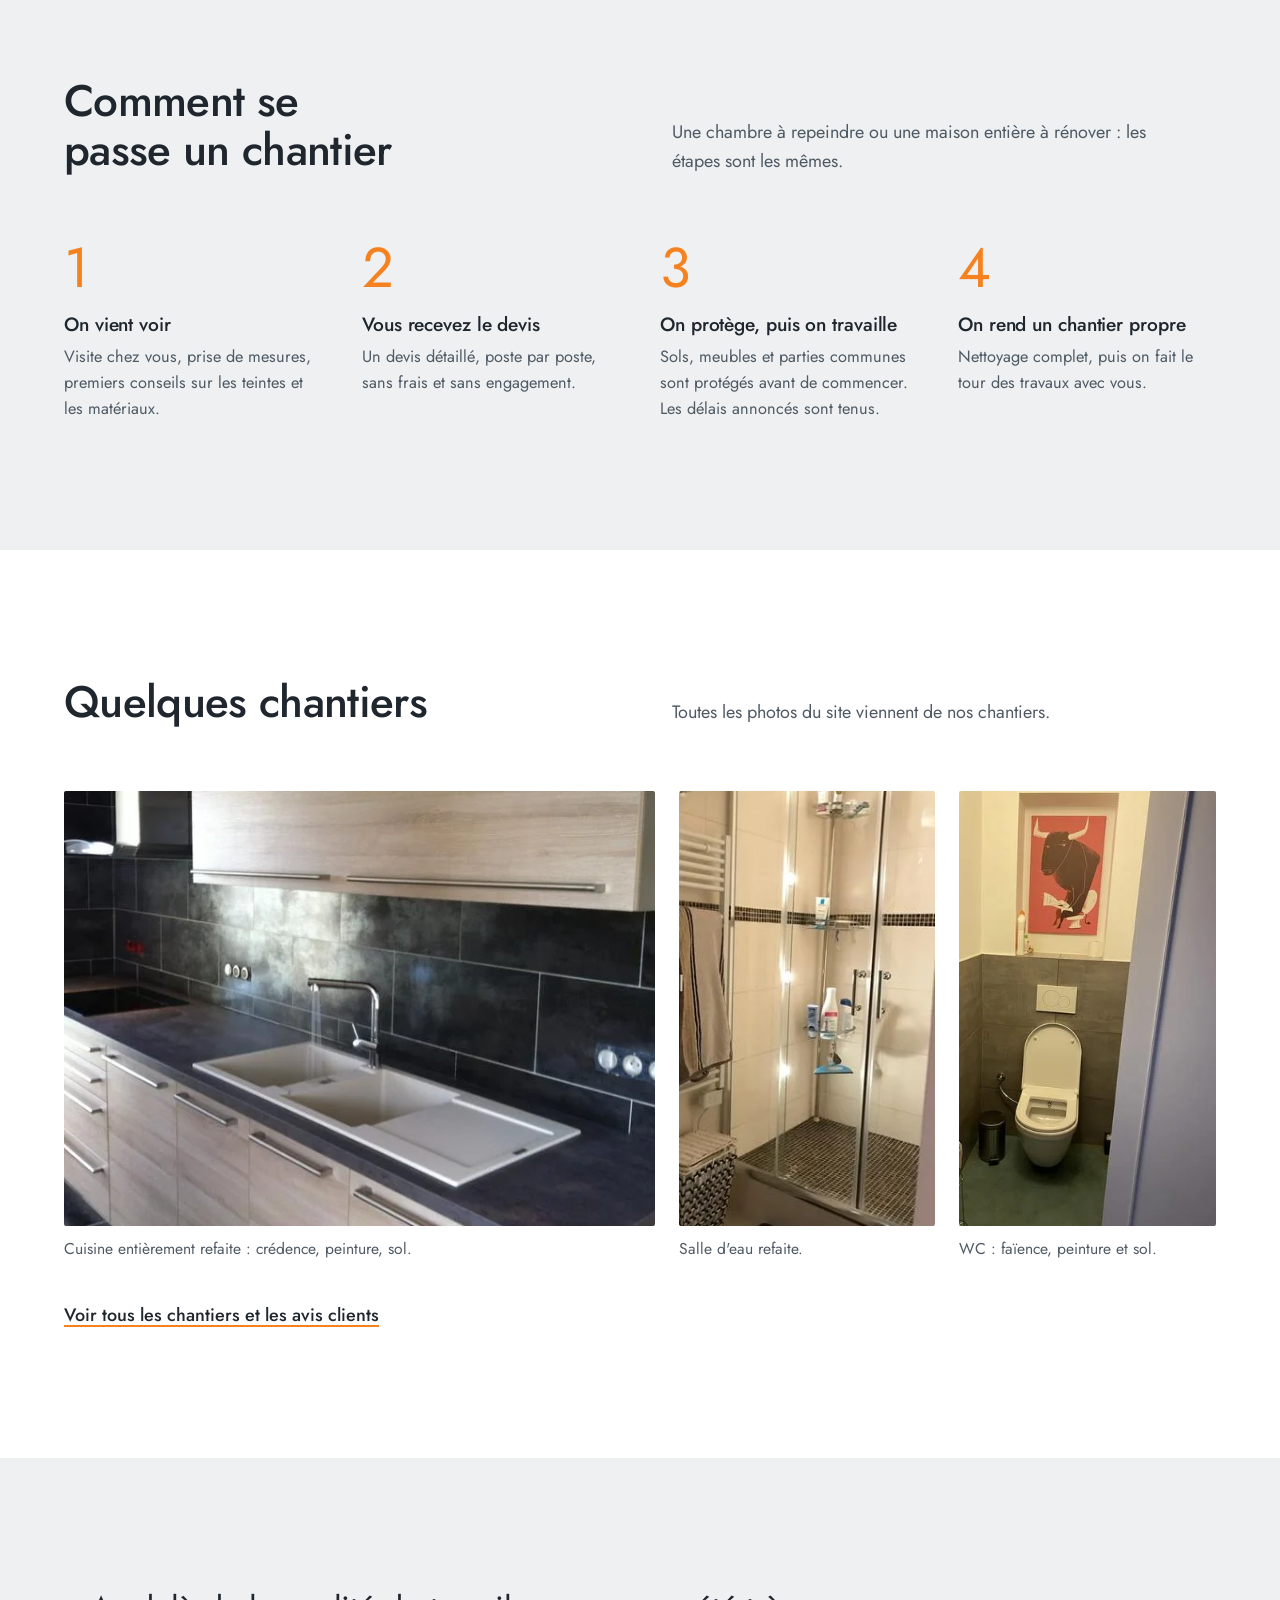
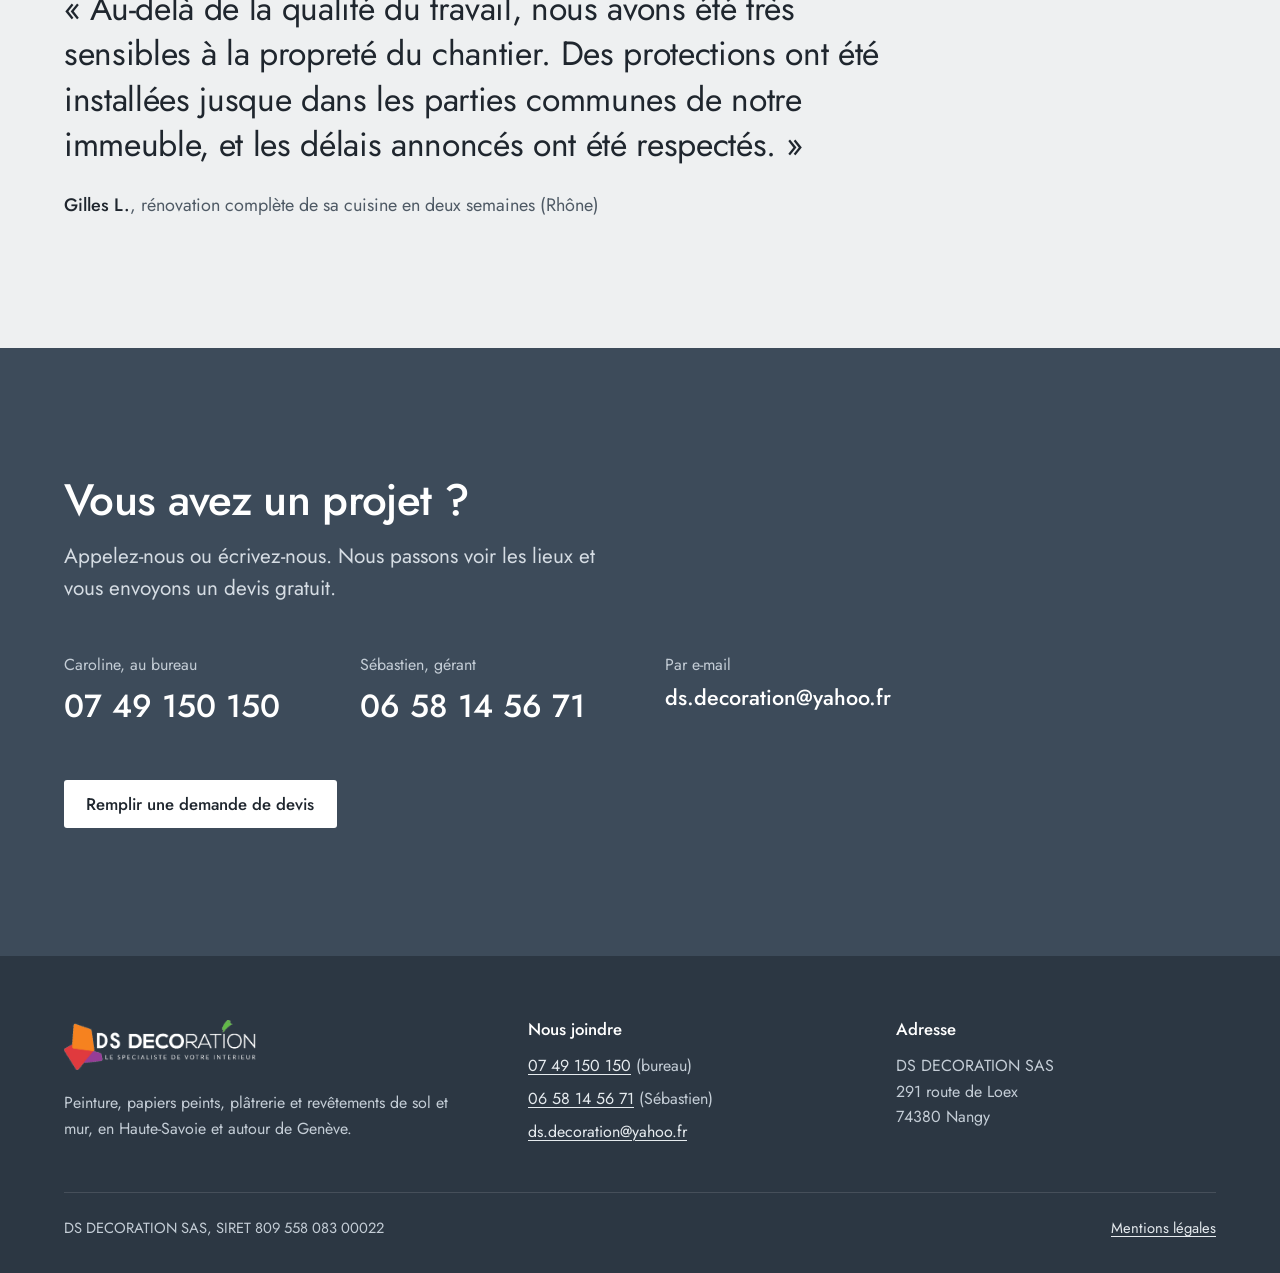
==== commit 35a65ded: "Refonte visuelle : direction plus sobre et propre au métier - Palette tirée des chantiers (bleu ardo" ====
--- a/index.html
+++ b/index.html
@@ -3,32 +3,29 @@
 <head>
   <meta charset="utf-8">
   <meta name="viewport" content="width=device-width, initial-scale=1">
-  <title>DS DECORATION — Peinture, tapisserie, plâtrerie et revêtements | Bassin genevois</title>
-  <meta name="description" content="DS DECORATION SAS, entreprise de rénovation d'intérieur spécialisée en peinture, tapisserie, plâtrerie et revêtement de sol. Intervention sur le bassin genevois et sa région. Devis gratuit.">
+  <title>DS Décoration | Peintre et rénovation intérieure à Nangy, Haute-Savoie</title>
+  <meta name="description" content="Peinture, papiers peints, plâtrerie, carrelage et parquet. DS Décoration rénove maisons, appartements et locaux professionnels en Haute-Savoie et autour de Genève. Devis gratuit.">
   <link rel="canonical" href="https://www.dsdecoration.com/">
-  <meta name="theme-color" content="#1d1d24">
+  <meta name="theme-color" content="#3d4b5a">
   <meta property="og:type" content="website">
   <meta property="og:locale" content="fr_FR">
-  <meta property="og:site_name" content="DS DECORATION">
-  <meta property="og:title" content="DS DECORATION — Peinture, tapisserie, plâtrerie et revêtements | Bassin genevois">
-  <meta property="og:description" content="DS DECORATION SAS, entreprise de rénovation d'intérieur spécialisée en peinture, tapisserie, plâtrerie et revêtement de sol. Intervention sur le bassin genevois et sa région. Devis gratuit.">
+  <meta property="og:site_name" content="DS Décoration">
+  <meta property="og:title" content="DS Décoration | Peintre et rénovation intérieure à Nangy, Haute-Savoie">
+  <meta property="og:description" content="Peinture, papiers peints, plâtrerie, carrelage et parquet. DS Décoration rénove maisons, appartements et locaux professionnels en Haute-Savoie et autour de Genève. Devis gratuit.">
   <meta property="og:url" content="https://www.dsdecoration.com/">
-  <meta property="og:image" content="https://www.dsdecoration.com/assets/img/hero-renovation.jpg">
+  <meta property="og:image" content="https://www.dsdecoration.com/assets/img/photos/sejour.jpg">
   <link rel="icon" type="image/png" href="./favicon.png">
   <link rel="apple-touch-icon" href="./assets/img/apple-touch-icon.png">
-  <link rel="preconnect" href="https://fonts.googleapis.com">
-  <link rel="preconnect" href="https://fonts.gstatic.com" crossorigin>
-  <link rel="stylesheet" href="https://fonts.googleapis.com/css2?family=Lato:wght@400;700&family=Outfit:wght@500;600;700&display=swap">
+  <link rel="preload" href="./assets/fonts/jost-latin.woff2" as="font" type="font/woff2" crossorigin>
   <link rel="stylesheet" href="./assets/css/style.css">
   <script type="application/ld+json">
   {
     "@context": "https://schema.org",
     "@type": "HousePainter",
     "name": "DS DECORATION SAS",
-    "slogan": "Le spécialiste de votre intérieur",
     "url": "https://www.dsdecoration.com/",
     "logo": "https://www.dsdecoration.com/assets/img/logo.png",
-    "image": "https://www.dsdecoration.com/assets/img/hero-renovation.jpg",
+    "image": "https://www.dsdecoration.com/assets/img/photos/sejour.jpg",
     "telephone": "+33749150150",
     "email": "ds.decoration@yahoo.fr",
     "address": {
@@ -38,277 +35,230 @@
       "addressLocality": "Nangy",
       "addressCountry": "FR"
     },
-    "areaServed": ["Bassin genevois", "Haute-Savoie", "Genève"],
+    "areaServed": ["Haute-Savoie", "Genevois français", "Rhône"],
     "founder": "Sébastien De Ana"
   }
   </script>
 </head>
 <body>
-  <a class="skip-link" href="#contenu">Aller au contenu</a>
-
-  <div class="topbar">
-    <div class="container">
-      <div class="topbar__items">
-        <span class="topbar__hide-md"><svg viewBox="0 0 24 24" fill="none" stroke="currentColor" stroke-width="2" stroke-linecap="round" stroke-linejoin="round" aria-hidden="true"><path d="M20 10c0 6-8 12-8 12s-8-6-8-12a8 8 0 0 1 16 0z"/><circle cx="12" cy="10" r="3"/></svg> 291 route de Loex, 74380 Nangy</span>
-        <span><svg viewBox="0 0 24 24" fill="none" stroke="currentColor" stroke-width="2" stroke-linecap="round" stroke-linejoin="round" aria-hidden="true"><circle cx="12" cy="12" r="10"/><path d="M12 6v6l4 2"/></svg> Intervention sur tout le bassin genevois</span>
-      </div>
-      <div class="topbar__items">
-        <a href="tel:+33749150150"><svg viewBox="0 0 24 24" fill="none" stroke="currentColor" stroke-width="2" stroke-linecap="round" stroke-linejoin="round" aria-hidden="true"><path d="M22 16.9v3a2 2 0 0 1-2.2 2 19.8 19.8 0 0 1-8.6-3.1 19.5 19.5 0 0 1-6-6A19.8 19.8 0 0 1 2.1 4.2 2 2 0 0 1 4.1 2h3a2 2 0 0 1 2 1.7c.1.9.4 1.8.7 2.7a2 2 0 0 1-.5 2.1L8 9.8a16 16 0 0 0 6 6l1.3-1.3a2 2 0 0 1 2.1-.4c.9.3 1.8.6 2.7.7a2 2 0 0 1 1.7 2z"/></svg> 07 49 150 150</a>
-        <a href="mailto:ds.decoration@yahoo.fr" class="topbar__hide-md"><svg viewBox="0 0 24 24" fill="none" stroke="currentColor" stroke-width="2" stroke-linecap="round" stroke-linejoin="round" aria-hidden="true"><rect x="2" y="4" width="20" height="16" rx="2"/><path d="m22 7-10 6L2 7"/></svg> ds.decoration@yahoo.fr</a>
-      </div>
-    </div>
-  </div>
-
-  <header class="header">
-    <div class="container">
-      <a class="header__logo" href="./" aria-label="DS DECORATION — accueil">
-        <img src="./assets/img/logo.png" alt="DS DECORATION — Le spécialiste de votre intérieur" width="927" height="243">
-      </a>
-      <button class="nav-toggle" aria-label="Ouvrir le menu" aria-expanded="false" aria-controls="menu"><span></span></button>
-      <nav class="nav" id="menu" aria-label="Navigation principale">
-        <ul class="nav__list">
+  <a class="skip" href="#contenu">Aller au contenu</a>
+
+  <header class="site-header">
+    <div class="wrap">
+      <a class="brand" href="./"><img src="./assets/img/logo.png" alt="DS Décoration, le spécialiste de votre intérieur" width="927" height="243"></a>
+      <button class="menu-button" type="button" aria-expanded="false" aria-controls="menu">Menu</button>
+      <nav class="menu" id="menu" aria-label="Menu principal">
+        <ul>
           <li><a href="./" aria-current="page">Accueil</a></li>
-          <li><a href="./#services">Nos services</a></li>
-          <li><a href="./nos-realisations/">Nos réalisations</a></li>
+          <li><a href="./nos-realisations/">Réalisations</a></li>
           <li><a href="./contact/">Contact</a></li>
         </ul>
-        <a class="btn btn--primary" href="./contact/#devis">Devis gratuit <svg viewBox="0 0 24 24" fill="none" stroke="currentColor" stroke-width="2" stroke-linecap="round" stroke-linejoin="round" aria-hidden="true"><path d="M5 12h14M12 5l7 7-7 7"/></svg></a>
+        <a class="header-phone" href="tel:+33749150150">07 49 150 150</a>
+        <a class="btn btn-orange" href="./contact/">Demander un devis</a>
       </nav>
     </div>
   </header>
 
   <main id="contenu">
-    <section class="hero">
-      <div class="hero__bg">
-        <picture>
-          <source srcset="./assets/img/hero-renovation.webp" type="image/webp">
-          <img src="./assets/img/hero-renovation.jpg" alt="Pièce en cours de rénovation, du mur brut à la finition" width="960" height="390" fetchpriority="high">
-        </picture>
-      </div>
-      <div class="container">
-        <span class="eyebrow reveal">Rénovation d'intérieur · Bassin genevois</span>
-        <h1 class="reveal" data-delay="1">Tout pour votre <span class="text-grad">intérieur</span></h1>
-        <p class="lead reveal" data-delay="2">Peinture, tapisserie, plâtrerie et revêtements de sol et mur : notre équipe embellit votre habitation ou votre local professionnel avec un service de qualité.</p>
-        <div class="hero__actions reveal" data-delay="3">
-          <a class="btn btn--primary" href="./contact/#devis">Demander un devis gratuit <svg viewBox="0 0 24 24" fill="none" stroke="currentColor" stroke-width="2" stroke-linecap="round" stroke-linejoin="round" aria-hidden="true"><path d="M5 12h14M12 5l7 7-7 7"/></svg></a>
-          <a class="btn btn--ghost" href="./nos-realisations/">Voir nos réalisations</a>
-        </div>
-        <div class="hero__badges reveal" data-delay="3">
-          <div class="hero__badge"><svg viewBox="0 0 24 24" fill="none" stroke="currentColor" stroke-width="2" stroke-linecap="round" stroke-linejoin="round" aria-hidden="true"><path d="M14.5 2H6a2 2 0 0 0-2 2v16a2 2 0 0 0 2 2h12a2 2 0 0 0 2-2V7.5L14.5 2z"/><path d="M14 2v6h6M9 13h6M9 17h6"/></svg><div>Devis gratuit<small>Estimation de vos travaux</small></div></div>
-          <div class="hero__badge"><svg viewBox="0 0 24 24" fill="none" stroke="currentColor" stroke-width="2" stroke-linecap="round" stroke-linejoin="round" aria-hidden="true"><path d="M11 20A7 7 0 0 1 9.8 6.1C15.5 5 17 4.5 19 2c1 2 2 4.2 2 8 0 5.5-4.8 10-10 10Z"/><path d="M2 21c0-3 1.9-5.4 5.2-6.1 2.5-.5 5-1.9 6.8-3.9"/></svg><div>Matériaux de qualité<small>Normes qualité &amp; écologiques</small></div></div>
-          <div class="hero__badge"><svg viewBox="0 0 24 24" fill="none" stroke="currentColor" stroke-width="2" stroke-linecap="round" stroke-linejoin="round" aria-hidden="true"><path d="M20 10c0 6-8 12-8 12s-8-6-8-12a8 8 0 0 1 16 0z"/><circle cx="12" cy="10" r="3"/></svg><div>Bassin genevois<small>et sa région</small></div></div>
-        </div>
-      </div>
-    </section>
-
-    <section class="section section--paper" id="services">
-      <div class="container">
-        <div class="section-head">
-          <div class="reveal">
-            <span class="eyebrow">Nos métiers</span>
-            <h2>Des prestations techniques<br>et décoratives</h2>
+    <section class="opening">
+      <div class="wrap">
+        <div>
+          <h1>Peinture, papiers peints, plâtrerie et sols en Haute-Savoie</h1>
+          <p class="intro">Nous sommes une équipe de peintres-décorateurs installée à Nangy. Nous refaisons les intérieurs des particuliers et des professionnels, du bassin genevois jusqu'à la région lyonnaise.</p>
+          <div class="actions">
+            <a class="btn btn-ink" href="./contact/">Demander un devis gratuit</a>
+            <a class="link-strong" href="tel:+33749150150">Appeler le 07 49 150 150</a>
           </div>
-          <p class="lead reveal" data-delay="1">Notre équipe d'experts et de passionnés intervient sur tous vos travaux de finition intérieure, du gros œuvre de plâtrerie jusqu'aux derniers coups de pinceau.</p>
-        </div>
-
-        <div class="services">
-          <article class="service reveal">
-            <div class="service__img">
-              <span class="service__num">01</span>
-              <picture>
-                <source srcset="./assets/img/service-revetement.webp" type="image/webp">
-                <img src="./assets/img/service-revetement.jpg" alt="Salle de bains carrelée avec douche vitrée" width="900" height="356" loading="lazy">
-              </picture>
-            </div>
-            <div class="service__body">
-              <h3>Revêtement de sol et mur</h3>
-              <ul>
-                <li>Pose de carrelage et de faïence</li>
-                <li>Parquet massif ou stratifié</li>
-                <li>Sols souples : linoléum, sol PVC</li>
-              </ul>
-            </div>
-          </article>
-
-          <article class="service reveal" data-delay="1">
-            <div class="service__img">
-              <span class="service__num">02</span>
-              <picture>
-                <source srcset="./assets/img/service-peinture.webp" type="image/webp">
-                <img src="./assets/img/service-peinture.jpg" alt="Pièce repeinte en bleu canard et blanc" width="900" height="356" loading="lazy">
-              </picture>
-            </div>
-            <div class="service__body">
-              <h3>Peinture</h3>
-              <p>Un métier qui associe technique et décoration. Nous intervenons sur vos façades, murs intérieurs, plafonds, portes, fenêtres, volets, meubles…</p>
-            </div>
-          </article>
-
-          <article class="service reveal" data-delay="2">
-            <div class="service__img">
-              <span class="service__num">03</span>
-              <picture>
-                <source srcset="./assets/img/service-tapisserie.webp" type="image/webp">
-                <img src="./assets/img/service-tapisserie.jpg" alt="Chambre avec papier peint à motifs" width="900" height="360" loading="lazy">
-              </picture>
-            </div>
-            <div class="service__body">
-              <h3>Tapisserie</h3>
-              <p>Papier peint anglais traditionnel, intissé, vinyle, expansé, velours floqué, toile de verre, papier magnétique…</p>
-            </div>
-          </article>
-
-          <article class="service reveal" data-delay="3">
-            <div class="service__img">
-              <span class="service__num">04</span>
-              <picture>
-                <source srcset="./assets/img/service-platrerie.webp" type="image/webp">
-                <img src="./assets/img/service-platrerie.jpg" alt="Combles aménagés en salon" width="900" height="352" loading="lazy">
-              </picture>
-            </div>
-            <div class="service__body">
-              <h3>Travaux de plâtrerie</h3>
-              <p>Pose de cloisons et de plafonds, aménagement de vos combles : notre savoir-faire en plâtrerie à votre service.</p>
-            </div>
-          </article>
-        </div>
-      </div>
-    </section>
-
-    <section class="section" id="a-propos">
-      <div class="container about">
-        <div class="about__media reveal">
+        </div>
+        <figure class="opening-visual" style="margin:0">
           <picture>
-            <source srcset="./assets/img/equipe-peintre.webp" type="image/webp">
-            <img src="./assets/img/equipe-peintre.jpg" alt="Peintre en train de peindre un encadrement de fenêtre" width="736" height="1080" loading="lazy">
+            <source srcset="./assets/img/photos/sejour.webp" type="image/webp">
+            <img src="./assets/img/photos/sejour.jpg" alt="Séjour rénové : moulures repeintes en blanc et soubassements bleu ardoise" width="799" height="442" fetchpriority="high">
           </picture>
-          <div class="about__card">
-            <svg viewBox="0 0 24 24" fill="none" stroke="currentColor" stroke-width="2" stroke-linecap="round" stroke-linejoin="round" aria-hidden="true"><path d="M11 20A7 7 0 0 1 9.8 6.1C15.5 5 17 4.5 19 2c1 2 2 4.2 2 8 0 5.5-4.8 10-10 10Z"/><path d="M2 21c0-3 1.9-5.4 5.2-6.1 2.5-.5 5-1.9 6.8-3.9"/></svg>
-            <div><strong>Matériaux responsables</strong><span>Conformes aux normes de qualité et écologiques</span></div>
-          </div>
-        </div>
-        <div class="reveal" data-delay="1">
-          <span class="eyebrow">Qui sommes-nous</span>
-          <h2>Le spécialiste de votre intérieur</h2>
-          <p>DS DECORATION vous souhaite la bienvenue. Notre équipe, spécialisée en peinture, tapisserie, plâtrerie et revêtement de sol, intervient sur l'ensemble du <strong>bassin genevois et sa région</strong>. Nous nous engageons à vous apporter un service de qualité pour votre habitation ou local professionnel.</p>
-          <ul class="checks">
-            <li><svg viewBox="0 0 24 24" fill="none" stroke="currentColor" stroke-width="2" stroke-linecap="round" stroke-linejoin="round" aria-hidden="true"><path d="M20 6 9 17l-5-5"/></svg><span>Une équipe d'experts et de passionnés de la rénovation d'intérieur : peinture, papier peint, plâtrerie, carrelage, faïence et parquet.</span></li>
-            <li><svg viewBox="0 0 24 24" fill="none" stroke="currentColor" stroke-width="2" stroke-linecap="round" stroke-linejoin="round" aria-hidden="true"><path d="M20 6 9 17l-5-5"/></svg><span>Embellissement de vos habitations et locaux professionnels, ou intervention lors de sinistres nécessitant une rénovation.</span></li>
-            <li><svg viewBox="0 0 24 24" fill="none" stroke="currentColor" stroke-width="2" stroke-linecap="round" stroke-linejoin="round" aria-hidden="true"><path d="M20 6 9 17l-5-5"/></svg><span>Des travaux sur mesure qui répondent à vos besoins, avec un rapport qualité-prix soigné.</span></li>
-            <li><svg viewBox="0 0 24 24" fill="none" stroke="currentColor" stroke-width="2" stroke-linecap="round" stroke-linejoin="round" aria-hidden="true"><path d="M20 6 9 17l-5-5"/></svg><span>Collaboration avec des professionnels reconnus pour les demandes spécifiques (architecte, décorateur d'intérieur…).</span></li>
+          <svg class="shapes" viewBox="0 0 190 245" aria-hidden="true">
+            <polygon class="s-purple" points="62,168 172,156 186,196 74,212" fill="#963d97" stroke="#963d97" stroke-width="8" stroke-linejoin="round"/>
+            <polygon class="s-orange" points="49,24 124,42 144,143 41,139" fill="#f6821f" stroke="#f6821f" stroke-width="8" stroke-linejoin="round"/>
+            <polygon class="s-red" points="6,152 41,120 139,151 66,238" fill="#e03a3e" stroke="#e03a3e" stroke-width="8" stroke-linejoin="round"/>
+          </svg>
+          <figcaption>Séjour : moulures, peinture et soubassements.</figcaption>
+        </figure>
+      </div>
+    </section>
+
+    <section class="block block-plaster" id="metiers" aria-labelledby="metiers-titre">
+      <div class="wrap">
+        <div class="block-head">
+          <h2 id="metiers-titre">Nos quatre métiers</h2>
+          <p>On peut nous confier une seule pièce ou tout un logement. Quand un chantier demande plusieurs corps de métier, c'est la même équipe qui enchaîne.</p>
+        </div>
+        <div class="trades">
+          <article class="trade">
+            <picture>
+              <source srcset="./assets/img/photos/terrasse.webp" type="image/webp">
+              <img src="./assets/img/photos/terrasse.jpg" alt="Terrasse en bois avec garde-corps et escalier repeints en gris" width="660" height="600" loading="lazy">
+            </picture>
+            <h3>Peinture</h3>
+            <p>Murs, plafonds, portes, fenêtres, volets, boiseries, meubles, et aussi les façades. Le travail est autant technique (préparation des supports, enduits) que décoratif.</p>
+          </article>
+          <article class="trade">
+            <picture>
+              <source srcset="./assets/img/photos/salon.webp" type="image/webp">
+              <img src="./assets/img/photos/salon.jpg" alt="Salon avec un papier peint panoramique de plage au-dessus du canapé" width="800" height="448" loading="lazy">
+            </picture>
+            <h3>Papiers peints et tapisserie</h3>
+            <p>Pose de tous les supports, des plus classiques aux plus délicats à travailler.</p>
+            <p class="materials">Papier peint anglais traditionnel, intissé, vinyle, expansé, velours floqué, toile de verre, papier magnétique.</p>
+          </article>
+          <article class="trade">
+            <picture>
+              <source srcset="./assets/img/photos/combles.webp" type="image/webp">
+              <img src="./assets/img/photos/combles.jpg" alt="Combles aménagés : murs enduits bleu-vert, spots au plafond, sol en pierre claire" width="800" height="402" loading="lazy">
+            </picture>
+            <h3>Plâtrerie</h3>
+            <p>Cloisons, faux plafonds et aménagement de combles, pour redécouper un espace ou gagner une pièce.</p>
+          </article>
+          <article class="trade">
+            <picture>
+              <source srcset="./assets/img/photos/salle-de-bain.webp" type="image/webp">
+              <img src="./assets/img/photos/salle-de-bain.jpg" alt="Salle de bains en carrelage gris grand format avec frise en pierre" width="450" height="468" loading="lazy">
+            </picture>
+            <h3>Sols et murs</h3>
+            <p>Carrelage et faïence, parquet massif ou stratifié, sols souples type linoléum ou PVC.</p>
+          </article>
+        </div>
+      </div>
+    </section>
+
+    <section class="block" aria-labelledby="equipe-titre">
+      <div class="wrap team">
+        <div class="prose">
+          <h2 id="equipe-titre">Un seul interlocuteur, du premier rendez-vous à la fin du chantier</h2>
+          <p>Nous aidons à choisir les matériaux et les teintes, nous préparons les plans quand il le faut, et nous suivons le chantier jusqu'au bout. Pour les demandes particulières, nous travaillons avec des architectes et des décorateurs d'intérieur que nous connaissons.</p>
+          <p>Les produits que nous utilisons respectent les normes de qualité et les normes environnementales en vigueur.</p>
+        </div>
+        <dl class="facts">
+          <div><dt>Pour qui</dt><dd>Particuliers, copropriétés, commerces et bureaux</dd></div>
+          <div><dt>Où</dt><dd>Haute-Savoie, bassin genevois, et le Rhône pour certains chantiers</dd></div>
+          <div><dt>Sinistres</dt><dd>Remise en état après un sinistre, en lien avec votre assurance</dd></div>
+          <div><dt>Devis</dt><dd>Gratuit, établi après une visite sur place</dd></div>
+        </dl>
+      </div>
+    </section>
+
+    <section class="block block-plaster" aria-labelledby="deroulement-titre">
+      <div class="wrap">
+        <div class="block-head">
+          <h2 id="deroulement-titre">Comment se passe un chantier</h2>
+          <p>Une chambre à repeindre ou une maison entière à rénover : les étapes sont les mêmes.</p>
+        </div>
+        <ol class="steps">
+          <li>
+            <h3>On vient voir</h3>
+            <p>Visite chez vous, prise de mesures, premiers conseils sur les teintes et les matériaux.</p>
+          </li>
+          <li>
+            <h3>Vous recevez le devis</h3>
+            <p>Un devis détaillé, poste par poste, sans frais et sans engagement.</p>
+          </li>
+          <li>
+            <h3>On protège, puis on travaille</h3>
+            <p>Sols, meubles et parties communes sont protégés avant de commencer. Les délais annoncés sont tenus.</p>
+          </li>
+          <li>
+            <h3>On rend un chantier propre</h3>
+            <p>Nettoyage complet, puis on fait le tour des travaux avec vous.</p>
+          </li>
+        </ol>
+      </div>
+    </section>
+
+    <section class="block" aria-labelledby="chantiers-titre">
+      <div class="wrap">
+        <div class="block-head">
+          <h2 id="chantiers-titre">Quelques chantiers</h2>
+          <p>Toutes les photos du site viennent de nos chantiers.</p>
+        </div>
+        <div class="work">
+          <figure>
+            <picture>
+              <source srcset="./assets/img/photos/cuisine.webp" type="image/webp">
+              <img src="./assets/img/photos/cuisine.jpg" alt="Cuisine rénovée, crédence en grands carreaux anthracite" width="800" height="465" loading="lazy">
+            </picture>
+            <figcaption>Cuisine entièrement refaite : crédence, peinture, sol.</figcaption>
+          </figure>
+          <figure>
+            <picture>
+              <source srcset="./assets/img/photos/douche.webp" type="image/webp">
+              <img src="./assets/img/photos/douche.jpg" alt="Douche vitrée, faïence blanche et frise de mosaïque" width="272" height="600" loading="lazy">
+            </picture>
+            <figcaption>Salle d'eau refaite.</figcaption>
+          </figure>
+          <figure>
+            <picture>
+              <source srcset="./assets/img/photos/wc.webp" type="image/webp">
+              <img src="./assets/img/photos/wc.jpg" alt="WC suspendu, faïence grise à mi-hauteur" width="322" height="600" loading="lazy">
+            </picture>
+            <figcaption>WC : faïence, peinture et sol.</figcaption>
+          </figure>
+        </div>
+        <p class="work-more"><a class="link-strong" href="./nos-realisations/">Voir tous les chantiers et les avis clients</a></p>
+      </div>
+    </section>
+
+    <section class="block block-plaster" aria-label="Avis d'un client">
+      <div class="wrap">
+        <figure class="quote">
+          <blockquote><p>Au-delà de la qualité du travail, nous avons été très sensibles à la propreté du chantier. Des protections ont été installées jusque dans les parties communes de notre immeuble, et les délais annoncés ont été respectés.</p></blockquote>
+          <figcaption><strong>Gilles L.</strong>, rénovation complète de sa cuisine en deux semaines (Rhône)</figcaption>
+        </figure>
+      </div>
+    </section>
+
+    <section class="callout" aria-labelledby="contact-titre">
+      <div class="wrap">
+        <h2 id="contact-titre">Vous avez un projet ?</h2>
+        <p class="intro">Appelez-nous ou écrivez-nous. Nous passons voir les lieux et vous envoyons un devis gratuit.</p>
+        <div class="people">
+          <div class="person"><span>Caroline, au bureau</span><a href="tel:+33749150150">07 49 150 150</a></div>
+          <div class="person"><span>Sébastien, gérant</span><a href="tel:+33658145671">06 58 14 56 71</a></div>
+          <div class="person"><span>Par e-mail</span><a href="mailto:ds.decoration@yahoo.fr" style="font-size:1.35rem">ds.decoration@yahoo.fr</a></div>
+        </div>
+        <a class="btn btn-light" href="./contact/">Remplir une demande de devis</a>
+      </div>
+    </section>
+  </main>
+
+  <footer class="site-footer">
+    <div class="wrap">
+      <div class="footer-grid">
+        <div>
+          <img src="./assets/img/logo-white.png" alt="DS Décoration" width="927" height="243">
+          <p>Peinture, papiers peints, plâtrerie et revêtements de sol et mur, en Haute-Savoie et autour de Genève.</p>
+        </div>
+        <div>
+          <h2>Nous joindre</h2>
+          <ul>
+            <li><a href="tel:+33749150150">07 49 150 150</a> (bureau)</li>
+            <li><a href="tel:+33658145671">06 58 14 56 71</a> (Sébastien)</li>
+            <li><a href="mailto:ds.decoration@yahoo.fr">ds.decoration@yahoo.fr</a></li>
           </ul>
-          <a class="btn btn--outline" href="./contact/">Parlons de votre projet <svg viewBox="0 0 24 24" fill="none" stroke="currentColor" stroke-width="2" stroke-linecap="round" stroke-linejoin="round" aria-hidden="true"><path d="M5 12h14M12 5l7 7-7 7"/></svg></a>
-        </div>
-      </div>
-    </section>
-
-    <section class="section section--dark">
-      <div class="container">
-        <div class="center reveal" style="margin-bottom:50px">
-          <span class="eyebrow">Nos engagements</span>
-          <h2>Pourquoi nous confier vos travaux ?</h2>
-        </div>
-        <div class="values">
-          <div class="value reveal"><svg viewBox="0 0 24 24" fill="none" stroke="currentColor" stroke-width="2" stroke-linecap="round" stroke-linejoin="round" aria-hidden="true"><path d="M16 21v-2a4 4 0 0 0-4-4H6a4 4 0 0 0-4 4v2"/><circle cx="9" cy="7" r="4"/><path d="M22 21v-2a4 4 0 0 0-3-3.9M16 3.1a4 4 0 0 1 0 7.8"/></svg><h3>Une équipe impliquée</h3><p>Des professionnels aguerris, attentifs au service client et à la propreté du chantier.</p></div>
-          <div class="value reveal" data-delay="1"><svg viewBox="0 0 24 24" fill="none" stroke="currentColor" stroke-width="2" stroke-linecap="round" stroke-linejoin="round" aria-hidden="true"><path d="m3 9 9-7 9 7v11a2 2 0 0 1-2 2H5a2 2 0 0 1-2-2z"/><path d="M9 22V12h6v10"/></svg><h3>Du sur-mesure</h3><p>Des plans au choix des matériaux jusqu'à la finition, une prestation globale adaptée à vos attentes.</p></div>
-          <div class="value reveal" data-delay="2"><svg viewBox="0 0 24 24" fill="none" stroke="currentColor" stroke-width="2" stroke-linecap="round" stroke-linejoin="round" aria-hidden="true"><path d="M4 10h12M4 14h9M19 6a7.7 7.7 0 0 0-5.2-2A7.9 7.9 0 0 0 6 12c0 4.4 3.5 8 7.8 8 2 0 3.8-.8 5.2-2"/></svg><h3>Le juste prix</h3><p>Un rapport qualité-prix étudié et un devis gratuit pour l'estimation de vos travaux.</p></div>
-          <div class="value reveal" data-delay="3"><svg viewBox="0 0 24 24" fill="none" stroke="currentColor" stroke-width="2" stroke-linecap="round" stroke-linejoin="round" aria-hidden="true"><path d="M12 22s8-4 8-10V5l-8-3-8 3v7c0 6 8 10 8 10z"/><path d="m9 12 2 2 4-4"/></svg><h3>Qualité &amp; délais</h3><p>Des matériaux conformes aux normes de qualité et écologiques, et des délais respectés.</p></div>
-        </div>
-      </div>
-    </section>
-
-    <section class="section section--paper">
-      <div class="container">
-        <div class="section-head">
-          <div class="reveal">
-            <span class="eyebrow">Nos réalisations</span>
-            <h2>Quelques chantiers récents</h2>
-          </div>
-          <a class="btn btn--outline reveal" href="./nos-realisations/">Toute la galerie <svg viewBox="0 0 24 24" fill="none" stroke="currentColor" stroke-width="2" stroke-linecap="round" stroke-linejoin="round" aria-hidden="true"><path d="M5 12h14M12 5l7 7-7 7"/></svg></a>
-        </div>
-        <div class="gallery gallery--preview">
-          <a class="gallery__item reveal" href="./assets/img/realisations/salle-de-bain-carrelage.jpg" data-lightbox="./assets/img/realisations/salle-de-bain-carrelage.jpg" data-caption="Salle de bains — carrelage et meuble vasque">
-            <img src="./assets/img/realisations/salle-de-bain-carrelage.webp" alt="Salle de bains rénovée avec carrelage gris" loading="lazy" width="450" height="600">
-            <figcaption>Salle de bains</figcaption>
-          </a>
-          <a class="gallery__item reveal" data-delay="1" href="./assets/img/realisations/cuisine-renovation.jpg" data-lightbox="./assets/img/realisations/cuisine-renovation.jpg" data-caption="Cuisine — rénovation complète">
-            <img src="./assets/img/realisations/cuisine-renovation.webp" alt="Cuisine rénovée avec crédence en carrelage sombre" loading="lazy" width="800" height="597">
-            <figcaption>Cuisine</figcaption>
-          </a>
-          <a class="gallery__item reveal" data-delay="2" href="./assets/img/realisations/sejour-boiseries.jpg" data-lightbox="./assets/img/realisations/sejour-boiseries.jpg" data-caption="Séjour — peinture et soubassements">
-            <img src="./assets/img/realisations/sejour-boiseries.webp" alt="Séjour avec soubassements peints en bleu gris" loading="lazy" width="799" height="600">
-            <figcaption>Séjour</figcaption>
-          </a>
-          <a class="gallery__item reveal" data-delay="3" href="./assets/img/realisations/combles-amenages.jpg" data-lightbox="./assets/img/realisations/combles-amenages.jpg" data-caption="Combles — aménagement et carrelage">
-            <img src="./assets/img/realisations/combles-amenages.webp" alt="Combles aménagés avec murs peints et sol carrelé" loading="lazy" width="800" height="600">
-            <figcaption>Combles</figcaption>
-          </a>
-        </div>
-      </div>
-    </section>
-
-    <section class="section">
-      <div class="container">
-        <div class="cta reveal">
-          <div class="cta__inner">
-            <div>
-              <h2>Un projet de rénovation ?</h2>
-              <p>Nous vous proposons un devis gratuit pour l'estimation de vos travaux. N'hésitez pas à nous contacter !</p>
-            </div>
-            <div class="cta__actions">
-              <a class="btn btn--white" href="./contact/#devis">Demander un devis <svg viewBox="0 0 24 24" fill="none" stroke="currentColor" stroke-width="2" stroke-linecap="round" stroke-linejoin="round" aria-hidden="true"><path d="M5 12h14M12 5l7 7-7 7"/></svg></a>
-              <a class="btn btn--ghost" href="tel:+33749150150"><svg viewBox="0 0 24 24" fill="none" stroke="currentColor" stroke-width="2" stroke-linecap="round" stroke-linejoin="round" aria-hidden="true"><path d="M22 16.9v3a2 2 0 0 1-2.2 2 19.8 19.8 0 0 1-8.6-3.1 19.5 19.5 0 0 1-6-6A19.8 19.8 0 0 1 2.1 4.2 2 2 0 0 1 4.1 2h3a2 2 0 0 1 2 1.7c.1.9.4 1.8.7 2.7a2 2 0 0 1-.5 2.1L8 9.8a16 16 0 0 0 6 6l1.3-1.3a2 2 0 0 1 2.1-.4c.9.3 1.8.6 2.7.7a2 2 0 0 1 1.7 2z"/></svg> 07 49 150 150</a>
-            </div>
-          </div>
-        </div>
-      </div>
-    </section>
-  </main>
-
-  <footer class="footer">
-    <div class="container">
-      <div class="footer__grid">
-        <div>
-          <a class="footer__logo" href="./"><img src="./assets/img/logo-white.png" alt="DS DECORATION"  width="927" height="243"></a>
-          <p>Entreprise de rénovation d'intérieur : peinture, tapisserie, plâtrerie et revêtements de sol et mur. Nous intervenons sur l'ensemble du bassin genevois et sa région.</p>
-        </div>
-        <div>
-          <h4>Navigation</h4>
-          <ul>
-            <li><a href="./">Accueil</a></li>
-            <li><a href="./nos-realisations/">Nos réalisations</a></li>
-            <li><a href="./contact/">Contact &amp; devis</a></li>
-            <li><a href="./mentions-legales/">Mentions légales</a></li>
-          </ul>
-        </div>
-        <div>
-          <h4>Nos métiers</h4>
-          <ul>
-            <li><a href="./#services">Peinture</a></li>
-            <li><a href="./#services">Tapisserie</a></li>
-            <li><a href="./#services">Plâtrerie</a></li>
-            <li><a href="./#services">Revêtement de sol et mur</a></li>
-          </ul>
-        </div>
-        <div>
-          <h4>Contact</h4>
-          <ul class="footer__contact">
-            <li><svg viewBox="0 0 24 24" fill="none" stroke="currentColor" stroke-width="2" stroke-linecap="round" stroke-linejoin="round" aria-hidden="true"><path d="M20 10c0 6-8 12-8 12s-8-6-8-12a8 8 0 0 1 16 0z"/><circle cx="12" cy="10" r="3"/></svg> <span>291 route de Loex<br>74380 Nangy</span></li>
-            <li><svg viewBox="0 0 24 24" fill="none" stroke="currentColor" stroke-width="2" stroke-linecap="round" stroke-linejoin="round" aria-hidden="true"><path d="M22 16.9v3a2 2 0 0 1-2.2 2 19.8 19.8 0 0 1-8.6-3.1 19.5 19.5 0 0 1-6-6A19.8 19.8 0 0 1 2.1 4.2 2 2 0 0 1 4.1 2h3a2 2 0 0 1 2 1.7c.1.9.4 1.8.7 2.7a2 2 0 0 1-.5 2.1L8 9.8a16 16 0 0 0 6 6l1.3-1.3a2 2 0 0 1 2.1-.4c.9.3 1.8.6 2.7.7a2 2 0 0 1 1.7 2z"/></svg> <a href="tel:+33749150150">07 49 150 150</a></li>
-            <li><svg viewBox="0 0 24 24" fill="none" stroke="currentColor" stroke-width="2" stroke-linecap="round" stroke-linejoin="round" aria-hidden="true"><path d="M22 16.9v3a2 2 0 0 1-2.2 2 19.8 19.8 0 0 1-8.6-3.1 19.5 19.5 0 0 1-6-6A19.8 19.8 0 0 1 2.1 4.2 2 2 0 0 1 4.1 2h3a2 2 0 0 1 2 1.7c.1.9.4 1.8.7 2.7a2 2 0 0 1-.5 2.1L8 9.8a16 16 0 0 0 6 6l1.3-1.3a2 2 0 0 1 2.1-.4c.9.3 1.8.6 2.7.7a2 2 0 0 1 1.7 2z"/></svg> <a href="tel:+33658145671">06 58 14 56 71</a></li>
-            <li><svg viewBox="0 0 24 24" fill="none" stroke="currentColor" stroke-width="2" stroke-linecap="round" stroke-linejoin="round" aria-hidden="true"><rect x="2" y="4" width="20" height="16" rx="2"/><path d="m22 7-10 6L2 7"/></svg> <a href="mailto:ds.decoration@yahoo.fr">ds.decoration@yahoo.fr</a></li>
-          </ul>
-        </div>
-      </div>
-      <div class="footer__bottom">
-        <span>© <span data-year>2026</span> DS DECORATION SAS — Tous droits réservés</span>
+        </div>
+        <div>
+          <h2>Adresse</h2>
+          <address>DS DECORATION SAS<br>291 route de Loex<br>74380 Nangy</address>
+        </div>
+      </div>
+      <div class="footer-legal">
+        <span>DS DECORATION SAS, SIRET 809 558 083 00022</span>
         <a href="./mentions-legales/">Mentions légales</a>
       </div>
     </div>
-    <div class="footer__stripe"></div>
   </footer>
 
-  <a class="call-fab" href="tel:+33749150150" aria-label="Appeler DS DECORATION"><svg viewBox="0 0 24 24" fill="none" stroke="currentColor" stroke-width="2" stroke-linecap="round" stroke-linejoin="round" aria-hidden="true"><path d="M22 16.9v3a2 2 0 0 1-2.2 2 19.8 19.8 0 0 1-8.6-3.1 19.5 19.5 0 0 1-6-6A19.8 19.8 0 0 1 2.1 4.2 2 2 0 0 1 4.1 2h3a2 2 0 0 1 2 1.7c.1.9.4 1.8.7 2.7a2 2 0 0 1-.5 2.1L8 9.8a16 16 0 0 0 6 6l1.3-1.3a2 2 0 0 1 2.1-.4c.9.3 1.8.6 2.7.7a2 2 0 0 1 1.7 2z"/></svg></a>
+  <nav class="mobile-bar" aria-label="Actions rapides">
+    <a href="tel:+33749150150">Appeler</a>
+    <a href="./contact/">Demander un devis</a>
+  </nav>
 
   <script src="./assets/js/main.js" defer></script>
 </body>
--- a/assets/css/style.css
+++ b/assets/css/style.css
@@ -1,406 +1,314 @@
-/* DS DECORATION — feuille de style principale
-   Palette reprise du logo : orange, rouge, violet, vert. */
+/* DS Décoration
+   Palette : blanc, gris plâtre, bleu ardoise (repris des soubassements
+   peints sur nos chantiers) et l'orange du logo pour les actions. */
+
+@font-face {
+  font-family: "Jost";
+  src: url("../fonts/jost-latin.woff2") format("woff2");
+  font-weight: 400 600;
+  font-style: normal;
+  font-display: swap;
+  unicode-range: U+0000-00FF, U+0131, U+0152-0153, U+02BB-02BC, U+02C6, U+02DA, U+02DC, U+0304, U+0308, U+0329, U+2000-206F, U+20AC, U+2122, U+2191, U+2193, U+2212, U+2215, U+FEFF, U+FFFD;
+}
+@font-face {
+  font-family: "Jost";
+  src: url("../fonts/jost-latin-ext.woff2") format("woff2");
+  font-weight: 400 600;
+  font-style: normal;
+  font-display: swap;
+  unicode-range: U+0100-02BA, U+02BD-02C5, U+02C7-02CC, U+02CE-02D7, U+02DD-02FF, U+1D00-1DBF, U+1E00-1E9F, U+1EF2-1EFF, U+2020, U+20A0-20AB, U+20AD-20C0, U+2113, U+2C60-2C7F, U+A720-A7FF;
+}
+@font-face {
+  font-family: "Jost";
+  src: url("../fonts/jost-italic-latin.woff2") format("woff2");
+  font-weight: 400;
+  font-style: italic;
+  font-display: swap;
+}
 
 :root {
+  --white: #fff;
+  --plaster: #eef0f1;
+  --plaster-dark: #dfe3e5;
+  --slate: #3d4b5a;
+  --slate-deep: #2c3743;
+  --ink: #1f262e;
+  --ink-soft: #4f5a65;
   --orange: #f6821f;
+  --orange-dark: #d96a0c;
   --red: #e03a3e;
   --purple: #963d97;
-  --green: #62bb47;
-  --ink: #1d1d24;
-  --ink-2: #3c3c46;
-  --muted: #6b6b76;
-  --line: #e7e4df;
-  --paper: #faf8f5;
-  --white: #fff;
-  --grad: linear-gradient(120deg, var(--orange) 0%, var(--red) 55%, var(--purple) 100%);
-  --radius: 18px;
-  --shadow: 0 10px 30px rgba(29, 29, 36, .08);
-  --shadow-lg: 0 24px 60px rgba(29, 29, 36, .16);
-  --container: 1180px;
-  --font-title: "Outfit", system-ui, sans-serif;
-  --font-body: "Lato", system-ui, sans-serif;
+
+  --measure: 38rem;
+  --wrap: 72rem;
+  --gutter: clamp(1.25rem, 4vw, 2.5rem);
+  --space: clamp(4.5rem, 10vw, 8rem);
 }
 
 *, *::before, *::after { box-sizing: border-box; }
-html { scroll-behavior: smooth; }
+html { -webkit-text-size-adjust: 100%; }
 body {
   margin: 0;
-  font-family: var(--font-body);
-  font-size: 17px;
-  line-height: 1.7;
-  color: var(--ink-2);
+  font-family: "Jost", "Futura", "Century Gothic", sans-serif;
+  font-size: 1.125rem;
+  line-height: 1.6;
+  color: var(--ink);
   background: var(--white);
-  -webkit-font-smoothing: antialiased;
-}
-img { max-width: 100%; display: block; }
-a { color: inherit; }
-h1, h2, h3, h4 {
-  font-family: var(--font-title);
-  color: var(--ink);
-  line-height: 1.15;
-  margin: 0 0 .6em;
-  letter-spacing: -.01em;
-}
-h1 { font-size: clamp(2.2rem, 5vw, 3.8rem); font-weight: 700; }
-h2 { font-size: clamp(1.8rem, 3.4vw, 2.6rem); font-weight: 700; }
-h3 { font-size: 1.3rem; font-weight: 600; }
+}
+img { display: block; max-width: 100%; height: auto; }
+a { color: inherit; text-underline-offset: .2em; text-decoration-thickness: 1px; }
+a:hover { text-decoration-color: var(--orange); }
+:focus-visible { outline: 3px solid var(--orange); outline-offset: 3px; }
+
+h1, h2, h3 { margin: 0; font-weight: 500; line-height: 1.12; letter-spacing: -.015em; text-wrap: balance; }
+h1 { font-size: clamp(2.4rem, 5.6vw, 4.25rem); }
+h2 { font-size: clamp(1.9rem, 3.6vw, 2.75rem); }
+h3 { font-size: 1.4rem; line-height: 1.25; letter-spacing: -.005em; }
 p { margin: 0 0 1em; }
-
-.container { width: min(100% - 40px, var(--container)); margin-inline: auto; }
-.section { padding: clamp(64px, 9vw, 120px) 0; }
-.section--paper { background: var(--paper); }
-.section--dark { background: var(--ink); color: #d7d7de; }
-.section--dark h2, .section--dark h3 { color: var(--white); }
-
-.skip-link {
-  position: absolute; left: -999px; top: 10px; z-index: 100;
-  background: var(--ink); color: var(--white); padding: 10px 16px; border-radius: 8px;
-}
-.skip-link:focus { left: 10px; }
-
-.eyebrow {
-  display: inline-flex; align-items: center; gap: 10px;
-  font-family: var(--font-title); font-weight: 600; font-size: .85rem;
-  text-transform: uppercase; letter-spacing: .14em; color: var(--red);
-  margin-bottom: 14px;
-}
-.eyebrow::before { content: ""; width: 28px; height: 3px; border-radius: 3px; background: var(--grad); }
-.text-grad { background: var(--grad); -webkit-background-clip: text; background-clip: text; color: transparent; }
-.lead { font-size: 1.15rem; color: var(--muted); max-width: 640px; }
-.center { text-align: center; }
-.center .lead { margin-inline: auto; }
+p:last-child { margin-bottom: 0; }
+
+.wrap { width: min(100% - 2 * var(--gutter), var(--wrap)); margin-inline: auto; }
+.prose { max-width: var(--measure); }
+.intro { font-size: 1.3rem; line-height: 1.5; color: var(--ink-soft); max-width: 34rem; }
+.muted { color: var(--ink-soft); }
+
+.skip { position: absolute; left: -100vw; top: .5rem; background: var(--ink); color: var(--white); padding: .6rem 1rem; z-index: 99; }
+.skip:focus { left: .5rem; }
 
 /* Boutons */
 .btn {
-  display: inline-flex; align-items: center; gap: 10px;
-  padding: 14px 26px; border-radius: 999px; border: 2px solid transparent;
-  font-family: var(--font-title); font-weight: 600; font-size: 1rem;
-  text-decoration: none; cursor: pointer; transition: transform .2s, box-shadow .2s, background .2s, color .2s;
-}
-.btn svg { width: 18px; height: 18px; }
-.btn--primary { background: var(--grad); color: var(--white); box-shadow: 0 10px 24px rgba(224, 58, 62, .3); }
-.btn--primary:hover { transform: translateY(-2px); box-shadow: 0 14px 30px rgba(224, 58, 62, .38); }
-.btn--ghost { border-color: rgba(255, 255, 255, .6); color: var(--white); }
-.btn--ghost:hover { background: var(--white); color: var(--ink); }
-.btn--outline { border-color: var(--ink); color: var(--ink); }
-.btn--outline:hover { background: var(--ink); color: var(--white); }
+  display: inline-block;
+  padding: .85rem 1.4rem;
+  border-radius: 3px;
+  border: 0;
+  font: inherit;
+  font-weight: 500;
+  font-size: 1.05rem;
+  line-height: 1.2;
+  text-decoration: none;
+  cursor: pointer;
+}
+.btn-orange { background: var(--orange); color: var(--ink); }
+.btn-orange:hover { background: var(--orange-dark); color: var(--white); }
+.btn-ink { background: var(--ink); color: var(--white); }
+.btn-ink:hover { background: var(--slate); }
+.btn-light { background: var(--white); color: var(--ink); }
+.btn-light:hover { background: var(--plaster); }
+.link-strong { font-weight: 500; text-decoration: underline; text-decoration-color: var(--orange); text-decoration-thickness: 2px; }
 
 /* En-tête */
-.topbar { background: var(--ink); color: #c9c9d2; font-size: .9rem; }
-.topbar .container { display: flex; justify-content: space-between; align-items: center; gap: 16px; min-height: 40px; }
-.topbar a { text-decoration: none; }
-.topbar a:hover { color: var(--white); }
-.topbar__items { display: flex; gap: 22px; flex-wrap: wrap; }
-.topbar__items span, .topbar__items a { display: inline-flex; align-items: center; gap: 7px; }
-.topbar svg { width: 15px; height: 15px; color: var(--orange); }
-
-.header {
-  position: sticky; top: 0; z-index: 50;
-  background: rgba(255, 255, 255, .92); backdrop-filter: blur(12px);
-  border-bottom: 1px solid transparent; transition: border-color .3s, box-shadow .3s;
-}
-.header.is-scrolled { border-color: var(--line); box-shadow: 0 6px 24px rgba(29, 29, 36, .06); }
-.header .container { display: flex; align-items: center; justify-content: space-between; gap: 24px; min-height: 84px; }
-.header__logo img { height: 52px; width: auto; }
-.nav { display: flex; align-items: center; gap: 6px; }
-.nav__list { display: flex; gap: 4px; list-style: none; margin: 0; padding: 0; }
-.nav__list a {
-  position: relative; display: block; padding: 10px 16px;
-  font-family: var(--font-title); font-weight: 500; text-decoration: none; color: var(--ink);
-}
-.nav__list a::after {
-  content: ""; position: absolute; left: 16px; right: 16px; bottom: 4px; height: 3px; border-radius: 3px;
-  background: var(--grad); transform: scaleX(0); transform-origin: left; transition: transform .25s;
-}
-.nav__list a:hover::after, .nav__list a[aria-current="page"]::after { transform: scaleX(1); }
-.nav .btn { margin-left: 12px; padding: 11px 22px; }
-.nav-toggle {
-  display: none; width: 46px; height: 46px; border: 0; border-radius: 12px;
-  background: var(--paper); cursor: pointer; position: relative;
-}
-.nav-toggle span, .nav-toggle span::before, .nav-toggle span::after {
-  position: absolute; left: 12px; width: 22px; height: 2px; border-radius: 2px; background: var(--ink);
-  transition: transform .25s, opacity .25s; content: "";
-}
-.nav-toggle span { top: 22px; }
-.nav-toggle span::before { left: 0; top: -7px; }
-.nav-toggle span::after { left: 0; top: 7px; }
-.nav-open .nav-toggle span { background: transparent; }
-.nav-open .nav-toggle span::before { transform: translateY(7px) rotate(45deg); }
-.nav-open .nav-toggle span::after { transform: translateY(-7px) rotate(-45deg); }
-
-/* Hero */
-.hero { position: relative; min-height: min(88vh, 760px); display: grid; align-items: center; color: var(--white); overflow: hidden; }
-.hero__bg { position: absolute; inset: 0; }
-.hero__bg img { width: 100%; height: 100%; object-fit: cover; }
-.hero::before {
-  content: ""; position: absolute; inset: 0; z-index: 1;
-  background: linear-gradient(100deg, rgba(20, 20, 26, .88) 0%, rgba(20, 20, 26, .65) 45%, rgba(20, 20, 26, .15) 100%);
-}
-.hero .container { position: relative; z-index: 2; padding: 90px 0; }
-.hero h1 { color: var(--white); max-width: 760px; }
-.hero .lead { color: #e2e2ea; font-size: 1.25rem; }
-.hero .eyebrow { color: var(--orange); }
-.hero__actions { display: flex; flex-wrap: wrap; gap: 14px; margin-top: 30px; }
-.hero__badges { display: flex; flex-wrap: wrap; gap: 26px; margin-top: 48px; }
-.hero__badge { display: flex; align-items: center; gap: 12px; font-weight: 700; }
-.hero__badge svg { width: 38px; height: 38px; padding: 8px; border-radius: 12px; background: rgba(255, 255, 255, .12); color: var(--orange); }
-.hero__badge small { display: block; font-weight: 400; color: #bfbfc9; }
-
-.page-hero { position: relative; padding: 110px 0 90px; color: var(--white); overflow: hidden; background: var(--ink); }
-.page-hero__bg { position: absolute; inset: 0; opacity: .35; }
-.page-hero__bg img { width: 100%; height: 100%; object-fit: cover; }
-.page-hero::after { content: ""; position: absolute; left: 0; right: 0; bottom: 0; height: 6px; background: var(--grad); }
-.page-hero .container { position: relative; }
-.page-hero h1 { color: var(--white); margin-bottom: .3em; }
-.page-hero .lead { color: #e2e2ea; }
-.breadcrumb { display: flex; gap: 8px; list-style: none; padding: 0; margin: 0 0 18px; font-size: .9rem; color: #bfbfc9; }
-.breadcrumb a { text-decoration: none; }
-.breadcrumb a:hover { color: var(--white); }
-.breadcrumb li + li::before { content: "/"; margin-right: 8px; opacity: .6; }
-
-/* Services */
-.section-head { display: flex; justify-content: space-between; align-items: end; gap: 30px; margin-bottom: 50px; flex-wrap: wrap; }
-.section-head .lead { margin: 0; }
-.services { display: grid; grid-template-columns: repeat(4, 1fr); gap: 24px; }
-.service {
-  display: flex; flex-direction: column; background: var(--white); border-radius: var(--radius);
-  overflow: hidden; box-shadow: var(--shadow); transition: transform .3s, box-shadow .3s;
-}
-.service:hover { transform: translateY(-6px); box-shadow: var(--shadow-lg); }
-.service__img { aspect-ratio: 4 / 3; overflow: hidden; position: relative; }
-.service__img img { width: 100%; height: 100%; object-fit: cover; transition: transform .6s; }
-.service:hover .service__img img { transform: scale(1.07); }
-.service__num {
-  position: absolute; top: 14px; left: 14px; width: 42px; height: 42px; border-radius: 12px;
-  display: grid; place-items: center; font-family: var(--font-title); font-weight: 700; color: var(--white);
-}
-.service:nth-child(1) .service__num { background: var(--orange); }
-.service:nth-child(2) .service__num { background: var(--red); }
-.service:nth-child(3) .service__num { background: var(--purple); }
-.service:nth-child(4) .service__num { background: var(--green); }
-.service__body { padding: 24px 24px 28px; }
-.service__body p { color: var(--muted); font-size: .98rem; margin: 0; }
-.service__body ul { margin: 0; padding: 0; list-style: none; color: var(--muted); font-size: .98rem; }
-.service__body li { position: relative; padding-left: 20px; margin-bottom: 4px; }
-.service__body li::before { content: ""; position: absolute; left: 0; top: .68em; width: 8px; height: 8px; border-radius: 50%; background: var(--orange); }
-
-/* À propos */
-.about { display: grid; grid-template-columns: 1fr 1.1fr; gap: clamp(40px, 6vw, 90px); align-items: center; }
-.about__media { position: relative; }
-.about__media img { border-radius: var(--radius); box-shadow: var(--shadow-lg); width: 100%; aspect-ratio: 4 / 5; object-fit: cover; }
-.about__media::before {
-  content: ""; position: absolute; inset: 30px -24px -24px 30px; z-index: -1; border-radius: var(--radius); background: var(--grad);
-}
-.about__card {
-  position: absolute; right: -20px; bottom: 40px; background: var(--white); padding: 18px 22px; border-radius: 14px;
-  box-shadow: var(--shadow-lg); display: flex; gap: 14px; align-items: center; max-width: 270px;
-}
-.about__card svg { flex: none; width: 44px; height: 44px; padding: 10px; border-radius: 12px; background: #eef8ea; color: var(--green); }
-.about__card strong { display: block; font-family: var(--font-title); color: var(--ink); }
-.about__card span { font-size: .9rem; color: var(--muted); }
-.checks { list-style: none; padding: 0; margin: 26px 0 32px; display: grid; gap: 14px; }
-.checks li { display: flex; gap: 14px; align-items: flex-start; }
-.checks svg { flex: none; width: 26px; height: 26px; padding: 5px; border-radius: 50%; background: var(--grad); color: var(--white); margin-top: 2px; }
-
-/* Engagements */
-.values { display: grid; grid-template-columns: repeat(4, 1fr); gap: 24px; }
-.value { padding: 32px 28px; border-radius: var(--radius); background: rgba(255, 255, 255, .05); border: 1px solid rgba(255, 255, 255, .08); transition: background .3s, transform .3s; }
-.value:hover { background: rgba(255, 255, 255, .09); transform: translateY(-4px); }
-.value svg { width: 50px; height: 50px; padding: 12px; border-radius: 14px; margin-bottom: 20px; color: var(--white); }
-.value:nth-child(1) svg { background: var(--orange); }
-.value:nth-child(2) svg { background: var(--red); }
-.value:nth-child(3) svg { background: var(--purple); }
-.value:nth-child(4) svg { background: var(--green); }
-.value p { margin: 0; font-size: .97rem; }
+.site-header { border-bottom: 1px solid var(--plaster-dark); background: var(--white); position: relative; z-index: 20; }
+.site-header .wrap { display: flex; align-items: center; gap: 2rem; min-height: 5.5rem; }
+.brand img { width: 13.5rem; }
+.menu { display: flex; align-items: center; gap: 2rem; margin-left: auto; }
+.menu ul { display: flex; gap: 1.75rem; list-style: none; margin: 0; padding: 0; }
+.menu ul a { text-decoration: none; font-size: 1.05rem; padding: .3rem 0; border-bottom: 2px solid transparent; }
+.menu ul a:hover { border-color: var(--plaster-dark); }
+.menu ul a[aria-current="page"] { border-color: var(--orange); }
+.header-phone { font-weight: 500; text-decoration: none; white-space: nowrap; }
+.menu-button {
+  display: none; margin-left: auto; font: inherit; font-weight: 500; background: none;
+  border: 1px solid var(--plaster-dark); border-radius: 3px; padding: .45rem .9rem; cursor: pointer; color: var(--ink);
+}
+
+/* Accueil : ouverture */
+.opening { padding: clamp(2.5rem, 6vw, 5rem) 0 var(--space); overflow: hidden; }
+.opening .wrap { display: grid; grid-template-columns: 1fr 1.08fr; gap: clamp(2rem, 5vw, 4.5rem); align-items: center; }
+.opening h1 { margin-bottom: 1.5rem; }
+.opening .intro { margin-bottom: 2.25rem; }
+.actions { display: flex; flex-wrap: wrap; align-items: center; gap: 1rem 1.75rem; }
+.opening-visual { position: relative; isolation: isolate; }
+.opening-visual img { width: 100%; aspect-ratio: 5 / 4; object-fit: cover; border-radius: 2px; }
+.shapes { position: absolute; z-index: -1; width: 40%; left: -13%; bottom: -17%; pointer-events: none; }
+.shapes polygon { mix-blend-mode: multiply; }
+.opening-visual figcaption { margin-top: .9rem; font-size: .95rem; color: var(--ink-soft); padding-left: 30%; }
+
+@media (prefers-reduced-motion: no-preference) {
+  .shapes polygon { animation: drop .9s cubic-bezier(.2, .7, .2, 1) both; transform-box: fill-box; transform-origin: center; }
+  .shapes .s-purple { animation-delay: .15s; }
+  .shapes .s-orange { animation-delay: .3s; }
+  .shapes .s-red { animation-delay: .45s; }
+  @keyframes drop { from { opacity: 0; transform: translateY(-30px) rotate(-8deg); } }
+}
+
+/* Sections */
+.block { padding: var(--space) 0; }
+.block-plaster { background: var(--plaster); }
+.block-head { display: grid; grid-template-columns: 1fr 1fr; gap: 2rem 4rem; align-items: end; margin-bottom: clamp(2.5rem, 5vw, 4rem); }
+.block-head p { color: var(--ink-soft); max-width: 30rem; }
+
+/* Métiers */
+.trades { display: grid; grid-template-columns: repeat(2, 1fr); gap: clamp(3rem, 6vw, 4.5rem) clamp(2rem, 5vw, 4rem); }
+.trade img { width: 100%; aspect-ratio: 3 / 2; object-fit: cover; margin-bottom: 1.4rem; border-radius: 2px; }
+.trade:nth-child(even) { margin-top: clamp(0rem, 8vw, 6rem); }
+.trade h3 { margin-bottom: .6rem; }
+.trade p { color: var(--ink-soft); max-width: 31rem; }
+.trade .materials { font-size: 1rem; margin-top: .8rem; color: var(--ink); }
+
+/* Une seule équipe */
+.team { display: grid; grid-template-columns: 1.1fr 1fr; gap: clamp(2.5rem, 6vw, 6rem); align-items: start; }
+.team h2 { margin-bottom: 1.5rem; }
+.facts { margin: 0; border-top: 1px solid var(--plaster-dark); }
+.facts div { display: grid; grid-template-columns: 9rem 1fr; gap: 1rem; padding: 1.1rem 0; border-bottom: 1px solid var(--plaster-dark); }
+.facts dt { font-weight: 500; }
+.facts dd { margin: 0; color: var(--ink-soft); }
+
+/* Déroulement d'un chantier */
+.steps { list-style: none; margin: 0; padding: 0; display: grid; grid-template-columns: repeat(4, 1fr); gap: 2.5rem; counter-reset: step; }
+.steps li { counter-increment: step; }
+.steps li::before {
+  content: counter(step);
+  display: block; font-size: 3.5rem; line-height: 1; font-weight: 400; color: var(--orange); margin-bottom: 1rem;
+}
+.steps h3 { font-size: 1.2rem; margin-bottom: .5rem; }
+.steps p { color: var(--ink-soft); font-size: 1.02rem; }
+
+/* Chantiers (aperçu accueil) */
+.work { display: grid; grid-template-columns: 2.3fr 1fr 1fr; gap: 1.5rem; align-items: start; }
+.work figure { margin: 0; }
+.work img { width: 100%; height: clamp(18rem, 34vw, 28rem); object-fit: cover; border-radius: 2px; }
+.work figcaption { font-size: .98rem; color: var(--ink-soft); margin-top: .6rem; }
+.work-more { margin-top: 2.5rem; }
+
+/* Citation */
+.quote { margin: 0; max-width: 52rem; }
+.quote blockquote { margin: 0 0 1.5rem; font-size: clamp(1.45rem, 2.8vw, 2.1rem); line-height: 1.35; font-weight: 400; letter-spacing: -.01em; }
+.quote blockquote p::before { content: "« "; }
+.quote blockquote p::after { content: " »"; }
+.quote figcaption { color: var(--ink-soft); }
+.quote figcaption strong { color: var(--ink); font-weight: 500; }
+
+/* Bandeau contact */
+.callout { background: var(--slate); color: var(--white); padding: var(--space) 0; }
+.callout h2 { margin-bottom: 1rem; }
+.callout .intro { color: #d5dce3; margin-bottom: 3rem; }
+.people { display: grid; grid-template-columns: repeat(3, auto); justify-content: start; gap: 2rem 5rem; margin-bottom: 3rem; }
+.person span { display: block; color: #c4cdd6; font-size: 1rem; margin-bottom: .25rem; }
+.person a { font-size: clamp(1.5rem, 2.6vw, 2rem); text-decoration: none; font-weight: 500; white-space: nowrap; }
+.person a:hover { text-decoration: underline; text-decoration-color: var(--orange); }
+
+/* Pages intérieures */
+.page-head { padding: clamp(3rem, 7vw, 5.5rem) 0 clamp(2.5rem, 5vw, 3.5rem); border-bottom: 1px solid var(--plaster-dark); }
+.page-head h1 { margin-bottom: 1.25rem; max-width: 16ch; }
+.crumbs { font-size: .98rem; color: var(--ink-soft); margin-bottom: 1.5rem; }
+.crumbs a { color: var(--ink-soft); }
 
 /* Galerie */
-.gallery { columns: 3 300px; column-gap: 20px; }
-.gallery__item {
-  position: relative; display: block; margin: 0 0 20px; break-inside: avoid; border-radius: 14px; overflow: hidden;
-  cursor: zoom-in; border: 0; padding: 0; width: 100%; background: var(--paper);
-}
-.gallery__item img { width: 100%; height: auto; transition: transform .6s; }
-.gallery__item::after {
-  content: ""; position: absolute; inset: 0; background: linear-gradient(to top, rgba(20, 20, 26, .75), transparent 55%);
-  opacity: 0; transition: opacity .3s;
-}
-.gallery__item figcaption {
-  position: absolute; left: 18px; right: 18px; bottom: 16px; z-index: 1; color: var(--white); text-align: left;
-  font-family: var(--font-title); font-weight: 600; transform: translateY(10px); opacity: 0; transition: .3s;
-}
-.gallery__item:hover img { transform: scale(1.05); }
-.gallery__item:hover::after, .gallery__item:focus-visible::after { opacity: 1; }
-.gallery__item:hover figcaption, .gallery__item:focus-visible figcaption { opacity: 1; transform: none; }
-.gallery--preview { columns: unset; display: grid; grid-template-columns: repeat(4, 1fr); gap: 16px; }
-.gallery--preview .gallery__item { margin: 0; aspect-ratio: 1; }
-.gallery--preview .gallery__item img { height: 100%; object-fit: cover; }
-
-.lightbox {
-  position: fixed; inset: 0; z-index: 200; display: none; place-items: center;
-  background: rgba(14, 14, 18, .94); padding: 60px 70px;
-}
-.lightbox.is-open { display: grid; }
-.lightbox img { max-height: 82vh; max-width: 100%; border-radius: 10px; box-shadow: 0 30px 80px rgba(0, 0, 0, .5); }
-.lightbox__caption { color: #e2e2ea; text-align: center; margin-top: 14px; font-family: var(--font-title); }
-.lightbox button {
-  position: absolute; width: 50px; height: 50px; border-radius: 50%; border: 0; cursor: pointer;
-  background: rgba(255, 255, 255, .12); color: var(--white); font-size: 26px; line-height: 1; transition: background .2s;
-}
-.lightbox button:hover { background: var(--red); }
-.lightbox__close { top: 20px; right: 20px; }
-.lightbox__prev { left: 14px; top: 50%; transform: translateY(-50%); }
-.lightbox__next { right: 14px; top: 50%; transform: translateY(-50%); }
-
-/* Témoignages */
-.testimonials { display: grid; grid-template-columns: repeat(2, 1fr); gap: 24px; }
-.testimonial {
-  position: relative; margin: 0; padding: 34px 34px 30px; background: var(--white); border-radius: var(--radius); box-shadow: var(--shadow);
-}
-.testimonial::before {
-  content: "\201C"; position: absolute; top: 4px; right: 26px; font-family: Georgia, serif; font-size: 6rem; line-height: 1;
-  background: var(--grad); -webkit-background-clip: text; background-clip: text; color: transparent; opacity: .35;
-}
-.testimonial blockquote { margin: 0 0 20px; font-size: 1.05rem; color: var(--ink-2); }
-.testimonial figcaption { display: flex; align-items: center; gap: 14px; }
-.testimonial__avatar {
-  width: 46px; height: 46px; border-radius: 50%; display: grid; place-items: center;
-  font-family: var(--font-title); font-weight: 700; color: var(--white); background: var(--grad);
-}
-.testimonial figcaption strong { display: block; color: var(--ink); font-family: var(--font-title); }
-.testimonial figcaption span { font-size: .9rem; color: var(--muted); }
-.stars { color: var(--orange); letter-spacing: 2px; font-size: .95rem; }
-
-/* Bandeau CTA */
-.cta { position: relative; overflow: hidden; border-radius: 26px; padding: clamp(40px, 6vw, 70px); background: var(--grad); color: var(--white); }
-.cta::after {
-  content: ""; position: absolute; width: 380px; height: 380px; right: -100px; top: -140px; border-radius: 50%;
-  background: rgba(255, 255, 255, .12);
-}
-.cta .container, .cta > div { position: relative; z-index: 1; }
-.cta h2 { color: var(--white); margin-bottom: .3em; }
-.cta p { color: rgba(255, 255, 255, .9); font-size: 1.1rem; margin: 0; }
-.cta__inner { display: flex; justify-content: space-between; align-items: center; gap: 30px; flex-wrap: wrap; }
-.cta__actions { display: flex; gap: 14px; flex-wrap: wrap; }
-.cta .btn--white { background: var(--white); color: var(--ink); }
-.cta .btn--white:hover { transform: translateY(-2px); }
+.gallery { columns: 3 18rem; column-gap: 1.75rem; }
+.shot { break-inside: avoid; margin: 0 0 2.25rem; }
+.shot button { display: block; width: 100%; padding: 0; border: 0; background: none; cursor: zoom-in; }
+.shot img { width: 100%; border-radius: 2px; }
+.shot figcaption { margin-top: .7rem; font-size: 1rem; }
+.shot figcaption span { display: block; color: var(--ink-soft); font-size: .95rem; }
+
+.viewer { position: fixed; inset: 0; z-index: 50; background: rgba(23, 29, 35, .96); display: none; padding: 4.5rem 1rem 1.5rem; }
+.viewer.open { display: flex; flex-direction: column; align-items: center; justify-content: center; }
+.viewer img { max-height: calc(100vh - 10rem); width: auto; max-width: 100%; }
+.viewer p { color: #dfe5ea; margin-top: 1rem; text-align: center; }
+.viewer-bar { position: absolute; top: 1rem; left: 1rem; right: 1rem; display: flex; justify-content: space-between; gap: 1rem; }
+.viewer-bar button {
+  font: inherit; color: var(--white); background: none; border: 1px solid rgba(255, 255, 255, .35);
+  border-radius: 3px; padding: .45rem .9rem; cursor: pointer;
+}
+.viewer-bar button:hover { background: rgba(255, 255, 255, .1); }
+
+/* Avis */
+.reviews { display: grid; grid-template-columns: repeat(2, 1fr); gap: 3rem 4rem; }
+.review { margin: 0; }
+.review blockquote { margin: 0 0 1rem; font-size: 1.15rem; }
+.review figcaption { color: var(--ink-soft); font-size: 1rem; }
+.review figcaption strong { color: var(--ink); font-weight: 500; }
 
 /* Contact */
-.contact { display: grid; grid-template-columns: 1fr 1.3fr; gap: 40px; align-items: start; }
-.contact-cards { display: grid; gap: 16px; }
-.contact-card { display: flex; gap: 18px; padding: 22px 24px; border-radius: var(--radius); background: var(--white); box-shadow: var(--shadow); }
-.contact-card svg { flex: none; width: 48px; height: 48px; padding: 12px; border-radius: 14px; color: var(--white); background: var(--grad); }
-.contact-card h3 { font-size: 1.05rem; margin-bottom: 4px; }
-.contact-card p { margin: 0; color: var(--muted); }
-.contact-card a { text-decoration: none; color: var(--ink); font-weight: 700; }
-.contact-card a:hover { color: var(--red); }
-.contact-card small { color: var(--muted); font-weight: 400; }
-
-.form { background: var(--white); border-radius: 22px; padding: clamp(28px, 4vw, 44px); box-shadow: var(--shadow-lg); }
-.form__grid { display: grid; grid-template-columns: 1fr 1fr; gap: 18px; }
-.field { display: flex; flex-direction: column; gap: 7px; }
-.field--full { grid-column: 1 / -1; }
-.field label { font-family: var(--font-title); font-weight: 500; color: var(--ink); font-size: .95rem; }
-.field label abbr { color: var(--red); text-decoration: none; }
+.contact { display: grid; grid-template-columns: 1fr 1.25fr; gap: clamp(3rem, 7vw, 6rem); align-items: start; }
+.contact h2 { font-size: 1.6rem; margin-bottom: 1.25rem; }
+.contact-list { margin: 0 0 2.5rem; }
+.contact-list div { padding: 1rem 0; border-top: 1px solid var(--plaster-dark); }
+.contact-list dt { color: var(--ink-soft); font-size: 1rem; }
+.contact-list dd { margin: .15rem 0 0; }
+.contact-list .big { font-size: 1.5rem; font-weight: 500; text-decoration: none; }
+
+.form { display: grid; grid-template-columns: 1fr 1fr; gap: 1.4rem 1.25rem; }
+.field { display: grid; gap: .4rem; }
+.field.wide, .form .wide { grid-column: 1 / -1; }
+.field label { font-weight: 500; font-size: 1rem; }
+.field label small { font-weight: 400; color: var(--ink-soft); font-size: .92rem; }
 .field input, .field select, .field textarea {
-  font: inherit; font-size: 1rem; color: var(--ink); padding: 13px 16px; border-radius: 12px;
-  border: 1.5px solid var(--line); background: var(--paper); transition: border-color .2s, background .2s, box-shadow .2s;
-}
-.field textarea { min-height: 150px; resize: vertical; }
-.field input:focus, .field select:focus, .field textarea:focus {
-  outline: none; border-color: var(--orange); background: var(--white); box-shadow: 0 0 0 4px rgba(246, 130, 31, .15);
-}
-.consent { display: flex; gap: 12px; align-items: flex-start; font-size: .9rem; color: var(--muted); }
-.consent input { margin-top: 5px; accent-color: var(--red); width: 18px; height: 18px; flex: none; }
-.form__note { font-size: .85rem; color: var(--muted); margin: 14px 0 0; }
-.form__status { display: none; margin-top: 16px; padding: 14px 18px; border-radius: 12px; background: #eef8ea; color: #2f6f1e; }
-.form__status.is-visible { display: block; }
-.hp { position: absolute; left: -9999px; }
-
-.map { margin-top: 0; border-radius: var(--radius); overflow: hidden; box-shadow: var(--shadow); line-height: 0; }
-.map iframe { width: 100%; height: 380px; border: 0; filter: grayscale(.3); }
+  font: inherit; font-size: 1.05rem; color: var(--ink); background: var(--white);
+  border: 1px solid #b9c1c8; border-radius: 3px; padding: .75rem .85rem; width: 100%;
+}
+.field textarea { min-height: 10rem; resize: vertical; }
+.field input:focus, .field select:focus, .field textarea:focus { outline: 2px solid var(--orange); outline-offset: 0; border-color: var(--orange); }
+.agree { display: flex; gap: .75rem; align-items: flex-start; font-size: .98rem; color: var(--ink-soft); }
+.agree input { width: 1.15rem; height: 1.15rem; margin-top: .3rem; accent-color: var(--orange); flex: none; }
+.form-note { font-size: .95rem; color: var(--ink-soft); }
+.form-done { display: none; background: var(--plaster); padding: 1rem 1.2rem; border-left: 3px solid var(--orange); }
+.form-done.show { display: block; }
+.trap { position: absolute; left: -100vw; }
+
+.map { margin-top: var(--space); background: var(--plaster); }
+.map-inner { display: grid; grid-template-columns: 1fr auto; gap: 1.5rem; align-items: center; padding: 2rem 0; }
+.map iframe { display: block; width: 100%; height: 26rem; border: 0; }
 
 /* Mentions légales */
-.legal { display: grid; grid-template-columns: repeat(2, 1fr); gap: 24px; }
-.legal__block { padding: 30px; border-radius: var(--radius); background: var(--paper); border-left: 5px solid var(--orange); }
-.legal__block:nth-child(2) { border-color: var(--red); }
-.legal__block:nth-child(3) { border-color: var(--purple); }
-.legal__block:nth-child(4) { border-color: var(--green); }
-.legal__block p { margin: 0; }
-.legal__text { max-width: 820px; margin-top: 60px; }
-.legal__text h2 { font-size: 1.5rem; margin-top: 1.6em; }
+.legal { max-width: 44rem; }
+.legal h2 { font-size: 1.5rem; margin: 2.75rem 0 .8rem; }
+.legal h2:first-child { margin-top: 0; }
 
 /* Pied de page */
-.footer { background: var(--ink); color: #b4b4bf; padding: 80px 0 0; font-size: .97rem; }
-.footer__grid { display: grid; grid-template-columns: 1.4fr 1fr 1fr 1.2fr; gap: 40px; padding-bottom: 60px; }
-.footer__logo img { height: 50px; width: auto; margin-bottom: 20px; }
-.footer h4 { color: var(--white); font-size: 1.05rem; margin-bottom: 18px; }
-.footer ul { list-style: none; margin: 0; padding: 0; display: grid; gap: 10px; }
-.footer a { text-decoration: none; transition: color .2s; }
-.footer a:hover { color: var(--orange); }
-.footer__contact li { display: flex; gap: 10px; align-items: flex-start; }
-.footer__contact svg { flex: none; width: 18px; height: 18px; margin-top: 4px; color: var(--orange); }
-.footer__bottom {
-  border-top: 1px solid rgba(255, 255, 255, .08); padding: 22px 0; font-size: .88rem;
-  display: flex; justify-content: space-between; gap: 16px; flex-wrap: wrap;
-}
-.footer__stripe { height: 6px; background: var(--grad); }
-
-/* Bouton d'appel flottant (mobile) */
-.call-fab {
-  position: fixed; right: 18px; bottom: 18px; z-index: 60; display: none; width: 58px; height: 58px; border-radius: 50%;
-  background: var(--grad); color: var(--white); place-items: center; box-shadow: 0 12px 28px rgba(224, 58, 62, .45);
-}
-.call-fab svg { width: 24px; height: 24px; }
-
-/* Animations d'apparition */
-.reveal { opacity: 0; transform: translateY(28px); transition: opacity .8s ease, transform .8s ease; }
-.reveal.is-visible { opacity: 1; transform: none; }
-.reveal[data-delay="1"] { transition-delay: .1s; }
-.reveal[data-delay="2"] { transition-delay: .2s; }
-.reveal[data-delay="3"] { transition-delay: .3s; }
-@media (prefers-reduced-motion: reduce) {
-  html { scroll-behavior: auto; }
-  .reveal { opacity: 1; transform: none; transition: none; }
-  * { transition-duration: 0s !important; }
-}
-
-/* Responsive */
-@media (max-width: 1080px) {
-  .services, .values { grid-template-columns: repeat(2, 1fr); }
-  .footer__grid { grid-template-columns: 1fr 1fr; }
-  .gallery--preview { grid-template-columns: repeat(2, 1fr); }
-}
-@media (max-width: 900px) {
-  .topbar__hide-md { display: none !important; }
-  .nav-toggle { display: block; }
-  .nav {
-    position: fixed; inset: 124px 0 auto 0; flex-direction: column; align-items: stretch; gap: 0;
-    background: var(--white); padding: 10px 20px 26px; box-shadow: 0 20px 40px rgba(0, 0, 0, .12);
-    transform: translateY(-12px); opacity: 0; visibility: hidden; transition: .25s;
+.site-footer { background: var(--slate-deep); color: #c4cdd6; padding: 4rem 0 2rem; font-size: 1rem; }
+.site-footer a { color: #e6ebef; }
+.footer-grid { display: grid; grid-template-columns: 1.3fr 1fr 1fr; gap: 2.5rem 3rem; padding-bottom: 3rem; }
+.footer-grid img { width: 12rem; margin-bottom: 1.25rem; }
+.footer-grid h2 { font-size: 1.05rem; color: var(--white); margin-bottom: .9rem; letter-spacing: 0; }
+.footer-grid ul { list-style: none; margin: 0; padding: 0; display: grid; gap: .45rem; }
+.footer-grid address { font-style: normal; }
+.footer-legal { border-top: 1px solid rgba(255, 255, 255, .12); padding-top: 1.5rem; display: flex; flex-wrap: wrap; gap: .5rem 2rem; justify-content: space-between; font-size: .92rem; }
+
+/* Barre d'actions mobile */
+.mobile-bar { display: none; }
+
+/* 404 */
+.lost { padding: var(--space) 0; }
+.lost h1 { margin-bottom: 1.25rem; }
+
+@media (max-width: 960px) {
+  .menu-button { display: block; }
+  .menu {
+    display: none; position: absolute; top: 100%; left: 0; right: 0;
+    flex-direction: column; align-items: stretch; gap: 0; margin: 0;
+    background: var(--white); border-bottom: 1px solid var(--plaster-dark); padding: .5rem var(--gutter) 1.5rem;
   }
-  .nav-open .nav { transform: none; opacity: 1; visibility: visible; }
-  .nav__list { flex-direction: column; }
-  .nav__list a { padding: 14px 6px; border-bottom: 1px solid var(--line); }
-  .nav__list a::after { display: none; }
-  .nav__list a[aria-current="page"] { color: var(--red); }
-  .nav .btn { margin: 18px 0 0; justify-content: center; }
-  .about, .contact { grid-template-columns: 1fr; }
-  .about__media { max-width: 520px; }
-  .about__card { right: 10px; }
-  .about__media::before { inset: 20px -12px -12px 20px; }
-  .testimonials, .legal { grid-template-columns: 1fr; }
-  .call-fab { display: grid; }
-}
-@media (max-width: 600px) {
-  body { font-size: 16px; }
-  .topbar { display: none; }
-  .nav { inset: 84px 0 auto 0; }
-  .header__logo img { height: 42px; }
-  .services, .values, .form__grid, .footer__grid { grid-template-columns: 1fr; }
-  .hero__badges { gap: 18px; }
-  .lightbox { padding: 60px 10px; }
-  .lightbox__prev, .lightbox__next { top: auto; bottom: 16px; transform: none; }
-  .lightbox__prev { left: calc(50% - 60px); }
-  .lightbox__next { right: calc(50% - 60px); }
-}
+  .menu.open { display: flex; }
+  .menu ul { flex-direction: column; gap: 0; }
+  .menu ul a { display: block; padding: .9rem 0; border-bottom: 1px solid var(--plaster); font-size: 1.15rem; }
+  .menu ul a[aria-current="page"] { border-color: var(--plaster); color: var(--orange-dark); }
+  .header-phone { padding: 1rem 0; }
+
+  .opening .wrap, .block-head, .team, .contact { grid-template-columns: 1fr; }
+  .opening-visual { margin-left: 8%; }
+  .steps { grid-template-columns: repeat(2, 1fr); }
+  .people { grid-template-columns: 1fr 1fr; gap: 2rem 3rem; }
+  .footer-grid { grid-template-columns: 1fr 1fr; }
+  .footer-grid > :first-child { grid-column: 1 / -1; }
+}
+
+@media (max-width: 640px) {
+  body { font-size: 1.06rem; padding-bottom: 4rem; }
+  .brand img { width: 11rem; }
+  .site-header .wrap { min-height: 4.5rem; }
+  .trades, .reviews, .form, .steps, .people, .footer-grid { grid-template-columns: 1fr; }
+  .trade:nth-child(even) { margin-top: 0; }
+  .work { grid-template-columns: 1fr 1fr; }
+  .work figure:first-child { grid-column: 1 / -1; }
+  .work img { height: 20rem; }
+  .facts div { grid-template-columns: 1fr; gap: .2rem; }
+  .opening-visual figcaption { padding-left: 38%; }
+  .map-inner { grid-template-columns: 1fr; }
+  .mobile-bar {
+    display: grid; grid-template-columns: 1fr 1fr; position: fixed; left: 0; right: 0; bottom: 0; z-index: 30;
+    border-top: 1px solid var(--plaster-dark); background: var(--white);
+  }
+  .mobile-bar a { padding: 1.05rem .5rem; text-align: center; text-decoration: none; font-weight: 500; }
+  .mobile-bar a + a { background: var(--orange); }
+}
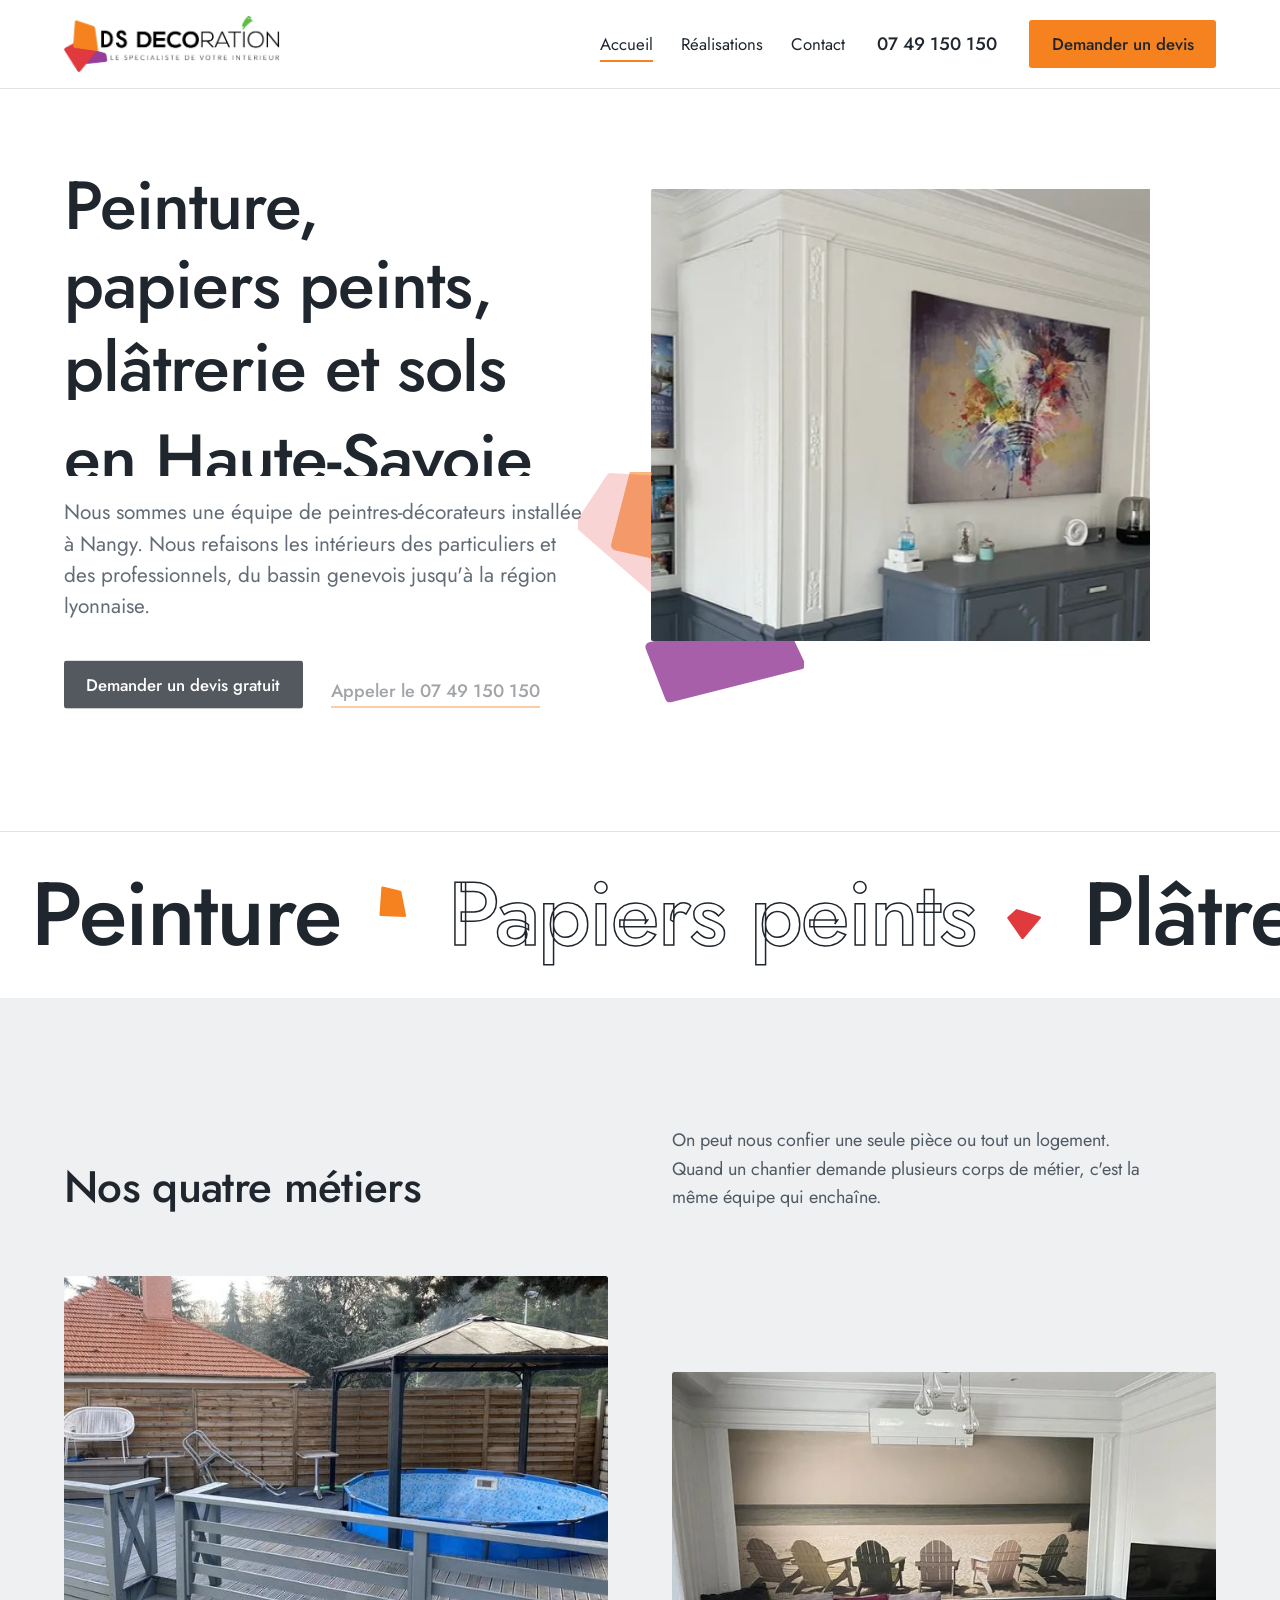
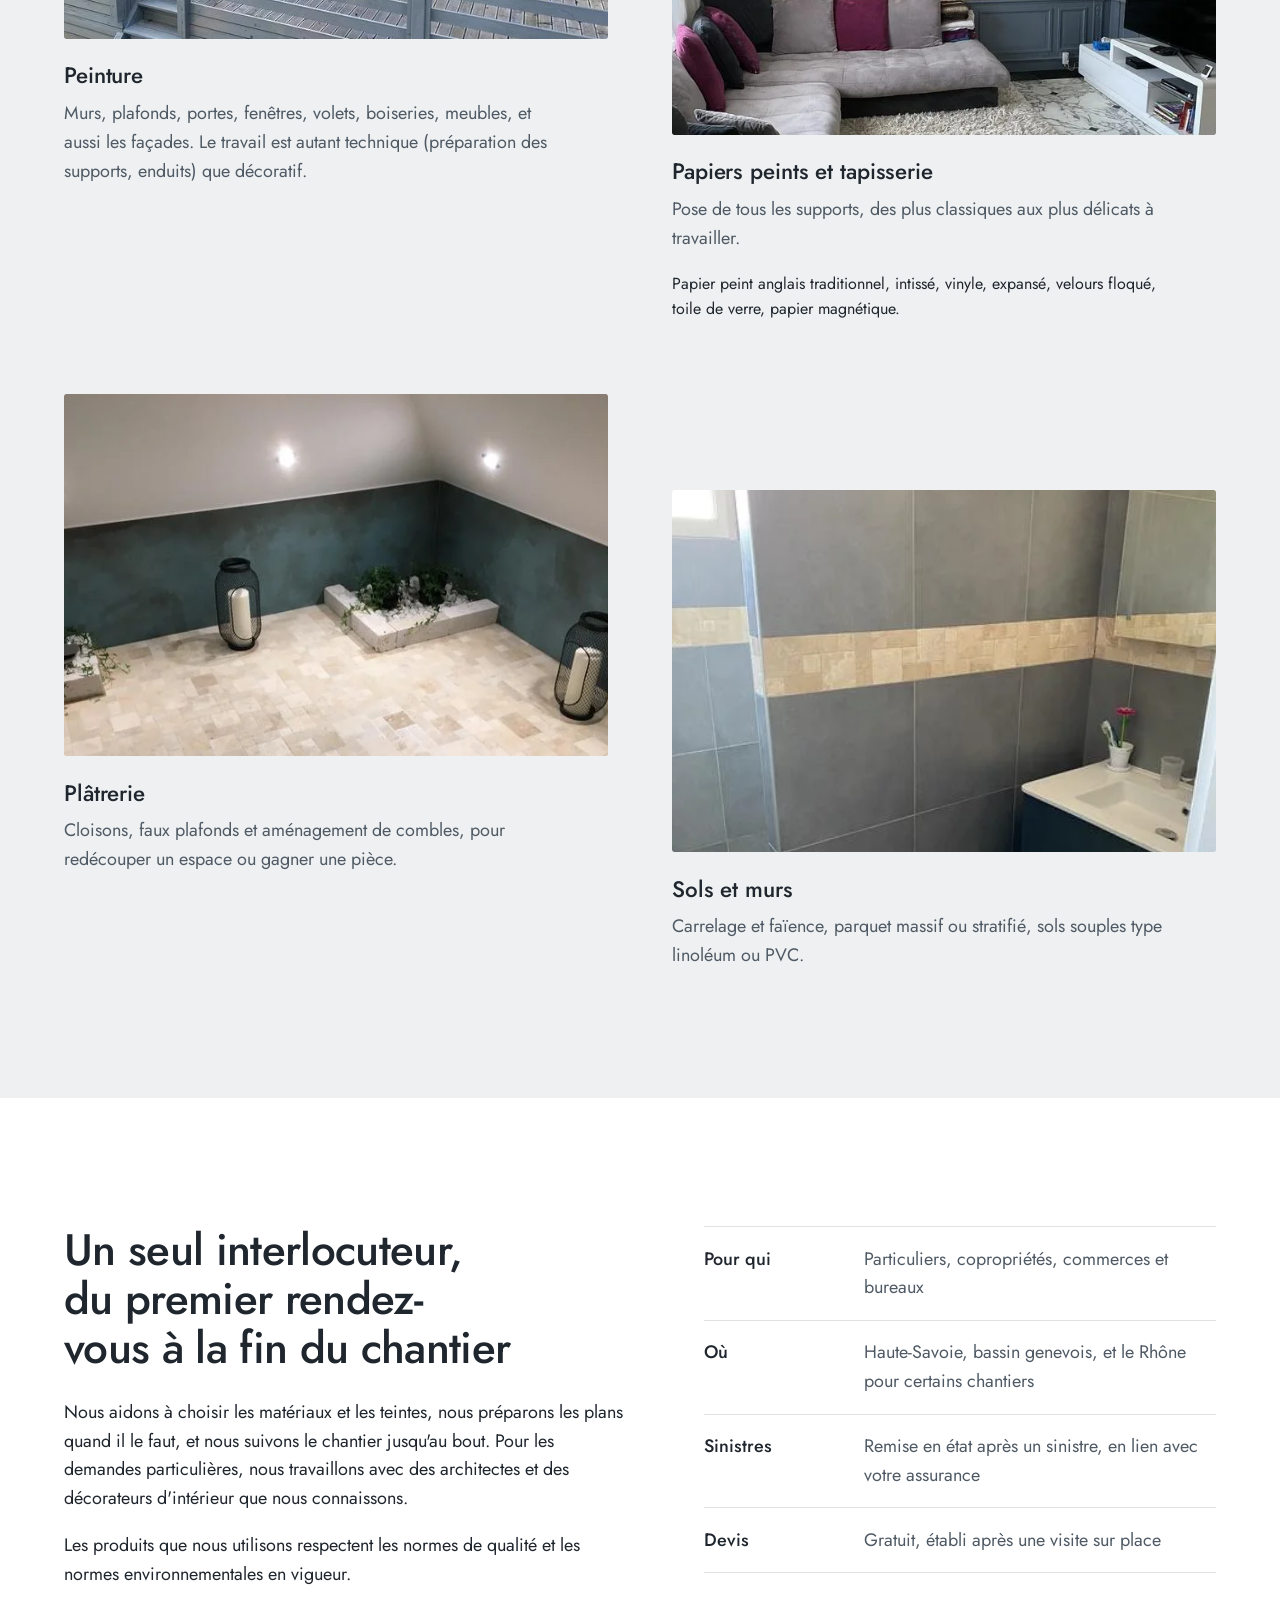
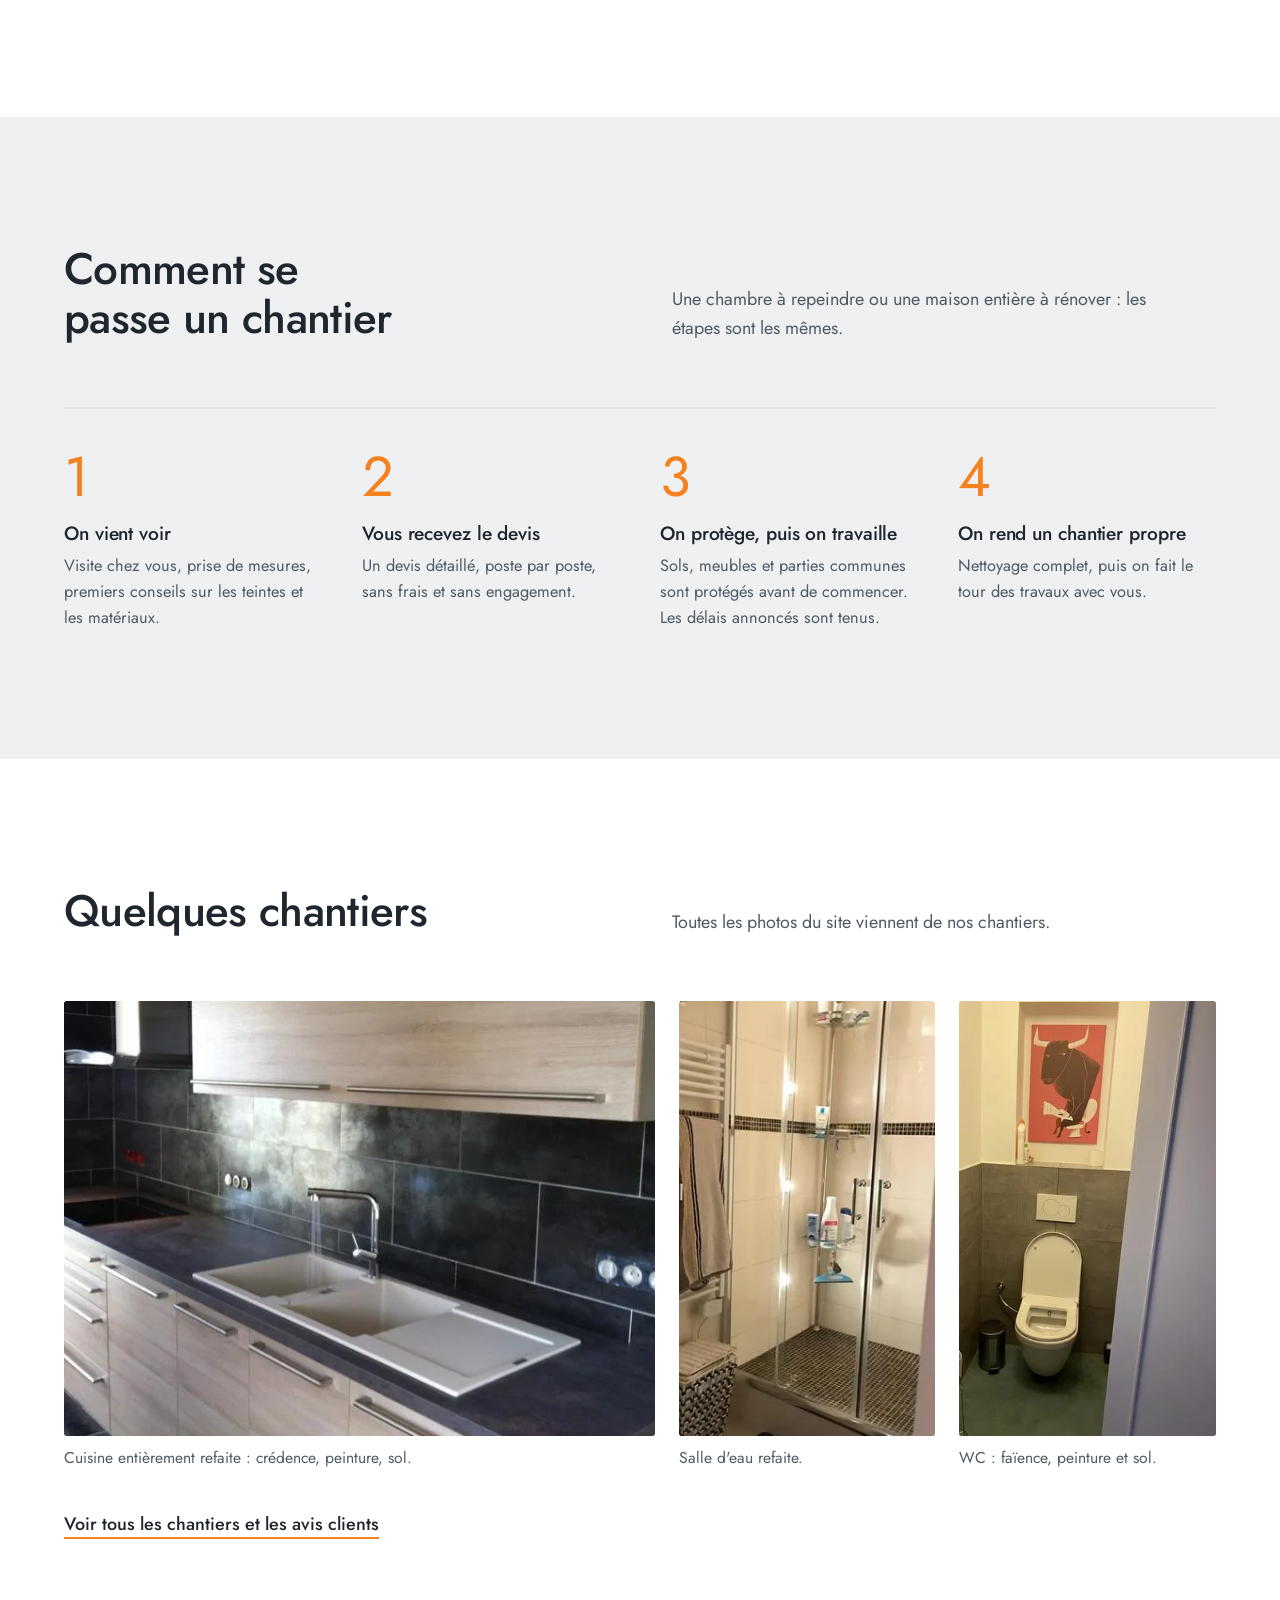
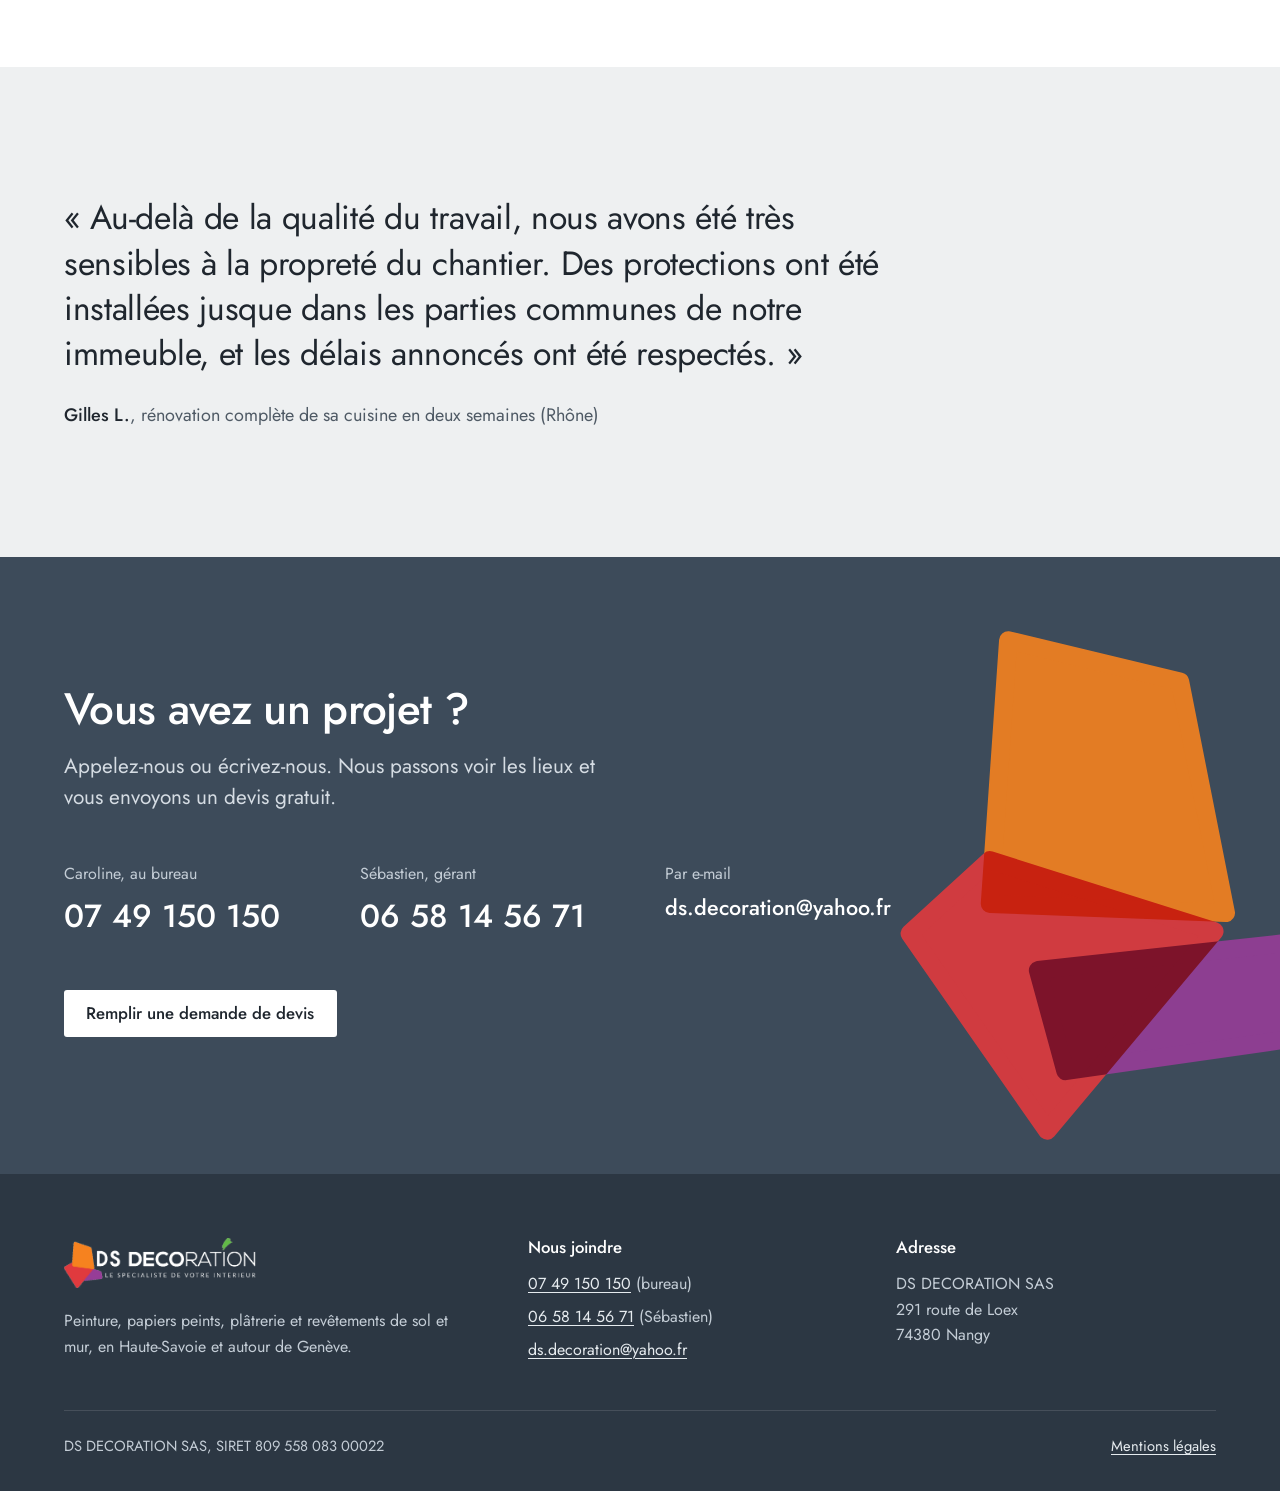
==== commit c95e5622: "Ajoute les animations et transitions (GSAP, Lenis) - Rideau de transition entre les pages aux couleu" ====
--- a/index.html
+++ b/index.html
@@ -17,7 +17,14 @@
   <link rel="icon" type="image/png" href="./favicon.png">
   <link rel="apple-touch-icon" href="./assets/img/apple-touch-icon.png">
   <link rel="preload" href="./assets/fonts/jost-latin.woff2" as="font" type="font/woff2" crossorigin>
+  <link rel="stylesheet" href="./assets/js/vendor/lenis.css">
   <link rel="stylesheet" href="./assets/css/style.css">
+  <script>
+    if (!window.matchMedia('(prefers-reduced-motion: reduce)').matches) {
+      document.documentElement.classList.add('motion');
+      setTimeout(function () { if (!window.__motion) document.documentElement.classList.remove('motion'); }, 4000);
+    }
+  </script>
   <script type="application/ld+json">
   {
     "@context": "https://schema.org",
@@ -40,8 +47,14 @@
   }
   </script>
 </head>
-<body>
+<body data-page="Accueil">
   <a class="skip" href="#contenu">Aller au contenu</a>
+
+  <div class="curtain" aria-hidden="true">
+    <span class="curtain-layer c-purple"></span>
+    <span class="curtain-layer c-red"></span>
+    <span class="curtain-layer c-orange"><span class="curtain-label">Accueil</span></span>
+  </div>
 
   <header class="site-header">
     <div class="wrap">
@@ -63,7 +76,7 @@
     <section class="opening">
       <div class="wrap">
         <div>
-          <h1>Peinture, papiers peints, plâtrerie et sols en Haute-Savoie</h1>
+          <h1 data-split>Peinture, papiers peints, plâtrerie et sols en Haute-Savoie</h1>
           <p class="intro">Nous sommes une équipe de peintres-décorateurs installée à Nangy. Nous refaisons les intérieurs des particuliers et des professionnels, du bassin genevois jusqu'à la région lyonnaise.</p>
           <div class="actions">
             <a class="btn btn-ink" href="./contact/">Demander un devis gratuit</a>
@@ -85,10 +98,18 @@
       </div>
     </section>
 
+
+    <div class="marquee" aria-hidden="true">
+      <div class="marquee-track">
+        <div class="marquee-group"><span class="marquee-word">Peinture</span><span class="marquee-sep"><svg viewBox="0 0 190 245" aria-hidden="true"><polygon points="49,24 124,42 144,143 41,139" fill="#f6821f" stroke="#f6821f" stroke-width="10" stroke-linejoin="round"/></svg></span><span class="marquee-word">Papiers peints</span><span class="marquee-sep"><svg viewBox="0 0 190 245" aria-hidden="true"><polygon points="6,152 41,120 139,151 66,238" fill="#e03a3e" stroke="#e03a3e" stroke-width="10" stroke-linejoin="round"/></svg></span><span class="marquee-word">Plâtrerie</span><span class="marquee-sep"><svg viewBox="0 0 190 245" aria-hidden="true"><polygon points="62,168 172,156 186,196 74,212" fill="#963d97" stroke="#963d97" stroke-width="10" stroke-linejoin="round"/></svg></span><span class="marquee-word">Carrelage</span><span class="marquee-sep"><svg viewBox="0 0 190 245" aria-hidden="true"><polygon points="49,24 124,42 144,143 41,139" fill="#f6821f" stroke="#f6821f" stroke-width="10" stroke-linejoin="round"/></svg></span><span class="marquee-word">Faïence</span><span class="marquee-sep"><svg viewBox="0 0 190 245" aria-hidden="true"><polygon points="6,152 41,120 139,151 66,238" fill="#e03a3e" stroke="#e03a3e" stroke-width="10" stroke-linejoin="round"/></svg></span><span class="marquee-word">Parquet</span><span class="marquee-sep"><svg viewBox="0 0 190 245" aria-hidden="true"><polygon points="62,168 172,156 186,196 74,212" fill="#963d97" stroke="#963d97" stroke-width="10" stroke-linejoin="round"/></svg></span><span class="marquee-word">Enduits</span><span class="marquee-sep"><svg viewBox="0 0 190 245" aria-hidden="true"><polygon points="49,24 124,42 144,143 41,139" fill="#f6821f" stroke="#f6821f" stroke-width="10" stroke-linejoin="round"/></svg></span><span class="marquee-word">Façades</span><span class="marquee-sep"><svg viewBox="0 0 190 245" aria-hidden="true"><polygon points="6,152 41,120 139,151 66,238" fill="#e03a3e" stroke="#e03a3e" stroke-width="10" stroke-linejoin="round"/></svg></span></div>
+        <div class="marquee-group"><span class="marquee-word">Peinture</span><span class="marquee-sep"><svg viewBox="0 0 190 245" aria-hidden="true"><polygon points="49,24 124,42 144,143 41,139" fill="#f6821f" stroke="#f6821f" stroke-width="10" stroke-linejoin="round"/></svg></span><span class="marquee-word">Papiers peints</span><span class="marquee-sep"><svg viewBox="0 0 190 245" aria-hidden="true"><polygon points="6,152 41,120 139,151 66,238" fill="#e03a3e" stroke="#e03a3e" stroke-width="10" stroke-linejoin="round"/></svg></span><span class="marquee-word">Plâtrerie</span><span class="marquee-sep"><svg viewBox="0 0 190 245" aria-hidden="true"><polygon points="62,168 172,156 186,196 74,212" fill="#963d97" stroke="#963d97" stroke-width="10" stroke-linejoin="round"/></svg></span><span class="marquee-word">Carrelage</span><span class="marquee-sep"><svg viewBox="0 0 190 245" aria-hidden="true"><polygon points="49,24 124,42 144,143 41,139" fill="#f6821f" stroke="#f6821f" stroke-width="10" stroke-linejoin="round"/></svg></span><span class="marquee-word">Faïence</span><span class="marquee-sep"><svg viewBox="0 0 190 245" aria-hidden="true"><polygon points="6,152 41,120 139,151 66,238" fill="#e03a3e" stroke="#e03a3e" stroke-width="10" stroke-linejoin="round"/></svg></span><span class="marquee-word">Parquet</span><span class="marquee-sep"><svg viewBox="0 0 190 245" aria-hidden="true"><polygon points="62,168 172,156 186,196 74,212" fill="#963d97" stroke="#963d97" stroke-width="10" stroke-linejoin="round"/></svg></span><span class="marquee-word">Enduits</span><span class="marquee-sep"><svg viewBox="0 0 190 245" aria-hidden="true"><polygon points="49,24 124,42 144,143 41,139" fill="#f6821f" stroke="#f6821f" stroke-width="10" stroke-linejoin="round"/></svg></span><span class="marquee-word">Façades</span><span class="marquee-sep"><svg viewBox="0 0 190 245" aria-hidden="true"><polygon points="6,152 41,120 139,151 66,238" fill="#e03a3e" stroke="#e03a3e" stroke-width="10" stroke-linejoin="round"/></svg></span></div>
+      </div>
+    </div>
+
     <section class="block block-plaster" id="metiers" aria-labelledby="metiers-titre">
       <div class="wrap">
         <div class="block-head">
-          <h2 id="metiers-titre">Nos quatre métiers</h2>
+          <h2 id="metiers-titre" data-split>Nos quatre métiers</h2>
           <p>On peut nous confier une seule pièce ou tout un logement. Quand un chantier demande plusieurs corps de métier, c'est la même équipe qui enchaîne.</p>
         </div>
         <div class="trades">
@@ -132,7 +153,7 @@
     <section class="block" aria-labelledby="equipe-titre">
       <div class="wrap team">
         <div class="prose">
-          <h2 id="equipe-titre">Un seul interlocuteur, du premier rendez-vous à la fin du chantier</h2>
+          <h2 id="equipe-titre" data-split>Un seul interlocuteur, du premier rendez-vous à la fin du chantier</h2>
           <p>Nous aidons à choisir les matériaux et les teintes, nous préparons les plans quand il le faut, et nous suivons le chantier jusqu'au bout. Pour les demandes particulières, nous travaillons avec des architectes et des décorateurs d'intérieur que nous connaissons.</p>
           <p>Les produits que nous utilisons respectent les normes de qualité et les normes environnementales en vigueur.</p>
         </div>
@@ -148,9 +169,10 @@
     <section class="block block-plaster" aria-labelledby="deroulement-titre">
       <div class="wrap">
         <div class="block-head">
-          <h2 id="deroulement-titre">Comment se passe un chantier</h2>
+          <h2 id="deroulement-titre" data-split>Comment se passe un chantier</h2>
           <p>Une chambre à repeindre ou une maison entière à rénover : les étapes sont les mêmes.</p>
         </div>
+        <div class="steps-line" aria-hidden="true"><span></span></div>
         <ol class="steps">
           <li>
             <h3>On vient voir</h3>
@@ -175,7 +197,7 @@
     <section class="block" aria-labelledby="chantiers-titre">
       <div class="wrap">
         <div class="block-head">
-          <h2 id="chantiers-titre">Quelques chantiers</h2>
+          <h2 id="chantiers-titre" data-split>Quelques chantiers</h2>
           <p>Toutes les photos du site viennent de nos chantiers.</p>
         </div>
         <div class="work">
@@ -215,8 +237,13 @@
     </section>
 
     <section class="callout" aria-labelledby="contact-titre">
-      <div class="wrap">
-        <h2 id="contact-titre">Vous avez un projet ?</h2>
+      <svg class="callout-shapes" viewBox="0 0 190 245" aria-hidden="true">
+        <polygon class="cs-purple" points="62,168 172,156 186,196 74,212" fill="#963d97" stroke="#963d97" stroke-width="8" stroke-linejoin="round"/>
+        <polygon class="cs-orange" points="49,24 124,42 144,143 41,139" fill="#f6821f" stroke="#f6821f" stroke-width="8" stroke-linejoin="round"/>
+        <polygon class="cs-red" points="6,152 41,120 139,151 66,238" fill="#e03a3e" stroke="#e03a3e" stroke-width="8" stroke-linejoin="round"/>
+      </svg>
+      <div class="wrap">
+        <h2 id="contact-titre" data-split>Vous avez un projet ?</h2>
         <p class="intro">Appelez-nous ou écrivez-nous. Nous passons voir les lieux et vous envoyons un devis gratuit.</p>
         <div class="people">
           <div class="person"><span>Caroline, au bureau</span><a href="tel:+33749150150">07 49 150 150</a></div>
@@ -260,6 +287,14 @@
     <a href="./contact/">Demander un devis</a>
   </nav>
 
+  <div class="cursor" aria-hidden="true"><span>Agrandir</span></div>
+
+  <script src="./assets/js/vendor/gsap.min.js" defer></script>
+  <script src="./assets/js/vendor/ScrollTrigger.min.js" defer></script>
+  <script src="./assets/js/vendor/SplitText.min.js" defer></script>
+  <script src="./assets/js/vendor/CustomEase.min.js" defer></script>
+  <script src="./assets/js/vendor/lenis.min.js" defer></script>
   <script src="./assets/js/main.js" defer></script>
+  <script src="./assets/js/motion.js" defer></script>
 </body>
 </html>
--- a/assets/js/vendor/lenis.css
+++ b/assets/js/vendor/lenis.css
@@ -0,0 +1,26 @@
+html.lenis,
+html.lenis body {
+  height: auto;
+}
+
+.lenis:not(.lenis-autoToggle).lenis-stopped {
+  overflow: clip;
+}
+
+.lenis [data-lenis-prevent],
+.lenis [data-lenis-prevent-wheel],
+.lenis [data-lenis-prevent-touch],
+.lenis [data-lenis-prevent-vertical],
+.lenis [data-lenis-prevent-horizontal] {
+  overscroll-behavior: contain;
+}
+
+.lenis.lenis-smooth iframe {
+  pointer-events: none;
+}
+
+.lenis.lenis-autoToggle {
+  transition-property: overflow;
+  transition-duration: 1ms;
+  transition-behavior: allow-discrete;
+}
--- a/assets/css/style.css
+++ b/assets/css/style.css
@@ -88,16 +88,29 @@
   text-decoration: none;
   cursor: pointer;
 }
+.btn { position: relative; overflow: hidden; isolation: isolate; transition: color .45s cubic-bezier(.7, 0, .2, 1); }
+.btn::before {
+  content: ""; position: absolute; inset: 0; z-index: -1; border-radius: inherit;
+  transform: translateY(101%); transition: transform .45s cubic-bezier(.7, 0, .2, 1);
+}
+.btn:hover::before { transform: none; }
 .btn-orange { background: var(--orange); color: var(--ink); }
-.btn-orange:hover { background: var(--orange-dark); color: var(--white); }
+.btn-orange::before { background: var(--ink); }
+.btn-orange:hover { color: var(--white); }
 .btn-ink { background: var(--ink); color: var(--white); }
-.btn-ink:hover { background: var(--slate); }
+.btn-ink::before { background: var(--orange); }
+.btn-ink:hover { color: var(--ink); }
 .btn-light { background: var(--white); color: var(--ink); }
-.btn-light:hover { background: var(--plaster); }
-.link-strong { font-weight: 500; text-decoration: underline; text-decoration-color: var(--orange); text-decoration-thickness: 2px; }
+.btn-light::before { background: var(--orange); }
+.link-strong {
+  font-weight: 500; text-decoration: none; padding-bottom: 2px;
+  background: linear-gradient(var(--orange), var(--orange)) left bottom / 100% 2px no-repeat;
+  transition: background-size .45s cubic-bezier(.7, 0, .2, 1);
+}
+.link-strong:hover { background-size: 0 2px; background-position: right bottom; }
 
 /* En-tête */
-.site-header { border-bottom: 1px solid var(--plaster-dark); background: var(--white); position: relative; z-index: 20; }
+.site-header { border-bottom: 1px solid var(--plaster-dark); background: var(--white); position: sticky; top: 0; z-index: 20; }
 .site-header .wrap { display: flex; align-items: center; gap: 2rem; min-height: 5.5rem; }
 .brand img { width: 13.5rem; }
 .menu { display: flex; align-items: center; gap: 2rem; margin-left: auto; }
@@ -122,14 +135,6 @@
 .shapes { position: absolute; z-index: -1; width: 40%; left: -13%; bottom: -17%; pointer-events: none; }
 .shapes polygon { mix-blend-mode: multiply; }
 .opening-visual figcaption { margin-top: .9rem; font-size: .95rem; color: var(--ink-soft); padding-left: 30%; }
-
-@media (prefers-reduced-motion: no-preference) {
-  .shapes polygon { animation: drop .9s cubic-bezier(.2, .7, .2, 1) both; transform-box: fill-box; transform-origin: center; }
-  .shapes .s-purple { animation-delay: .15s; }
-  .shapes .s-orange { animation-delay: .3s; }
-  .shapes .s-red { animation-delay: .45s; }
-  @keyframes drop { from { opacity: 0; transform: translateY(-30px) rotate(-8deg); } }
-}
 
 /* Sections */
 .block { padding: var(--space) 0; }
@@ -312,3 +317,66 @@
   .mobile-bar a { padding: 1.05rem .5rem; text-align: center; text-decoration: none; font-weight: 500; }
   .mobile-bar a + a { background: var(--orange); }
 }
+
+/* ---------- Animations (actives seulement si html.motion) ---------- */
+
+.curtain { position: fixed; inset: 0; z-index: 100; pointer-events: none; }
+.curtain-layer {
+  position: absolute; inset: 0; transform: scaleY(0); transform-origin: bottom;
+  display: grid; place-items: center;
+}
+.c-purple { background: var(--purple); }
+.c-red { background: var(--red); }
+.c-orange { background: var(--orange); }
+.curtain-label {
+  font-size: clamp(2.5rem, 8vw, 6.5rem); font-weight: 500; color: var(--ink);
+  letter-spacing: -.02em; opacity: 0;
+}
+.motion .curtain-layer { transform: scaleY(1); }
+.motion .curtain-label { opacity: 1; }
+
+.site-header { transition: transform .5s cubic-bezier(.7, 0, .2, 1); }
+.site-header.is-hidden { transform: translateY(-100%); }
+
+.split-line { overflow: hidden; padding-bottom: .08em; margin-bottom: -.08em; }
+
+.marquee { overflow: hidden; padding: clamp(1.5rem, 3vw, 2.5rem) 0; border-top: 1px solid var(--plaster-dark); }
+.marquee-track { display: flex; width: max-content; will-change: transform; }
+.marquee-group { display: flex; align-items: center; flex: none; }
+.marquee-word { font-size: clamp(2.5rem, 7vw, 6rem); font-weight: 500; letter-spacing: -.02em; line-height: 1; white-space: nowrap; padding: 0 .35em; }
+.marquee-word:nth-child(4n+3) { color: transparent; -webkit-text-stroke: 1.5px var(--ink); }
+.marquee-sep svg { width: clamp(1.6rem, 3.5vw, 3rem); height: auto; }
+
+.steps-line { position: relative; height: 2px; background: var(--plaster-dark); margin-bottom: 2.5rem; }
+.steps-line span { position: absolute; inset: 0; background: var(--orange); transform-origin: left; transform: scaleX(0); }
+.no-motion .steps-line span, html:not(.motion) .steps-line span { transform: none; }
+
+.callout { position: relative; overflow: hidden; }
+.callout .wrap { position: relative; }
+.callout-shapes { position: absolute; width: clamp(16rem, 34vw, 30rem); right: -4%; top: 50%; translate: 0 -50%; opacity: .9; pointer-events: none; }
+.callout-shapes polygon { mix-blend-mode: multiply; }
+
+.img-reveal { overflow: hidden; border-radius: 2px; }
+.img-reveal img { border-radius: 0; }
+
+.cursor {
+  position: fixed; left: 0; top: 0; z-index: 60; pointer-events: none;
+  width: 6.5rem; height: 6.5rem; margin: -3.25rem 0 0 -3.25rem; border-radius: 50%;
+  background: var(--orange); color: var(--ink); display: grid; place-items: center;
+  font-size: .95rem; font-weight: 500; transform: scale(0);
+}
+@media (hover: none) { .cursor { display: none; } }
+.motion .shot button { cursor: none; }
+
+@media (max-width: 960px) {
+  .steps-line { display: none; }
+  .callout-shapes { opacity: .35; right: -20%; }
+}
+@media (prefers-reduced-motion: reduce) {
+  .btn, .btn::before, .link-strong, .site-header { transition: none; }
+  .cursor { display: none; }
+}
+.opening-visual picture, .trade picture, .work picture { display: block; overflow: hidden; border-radius: 2px; }
+.trade picture img, .work picture img { margin-bottom: 0; }
+.trade picture { margin-bottom: 1.4rem; }
+.shot button { overflow: hidden; border-radius: 2px; }
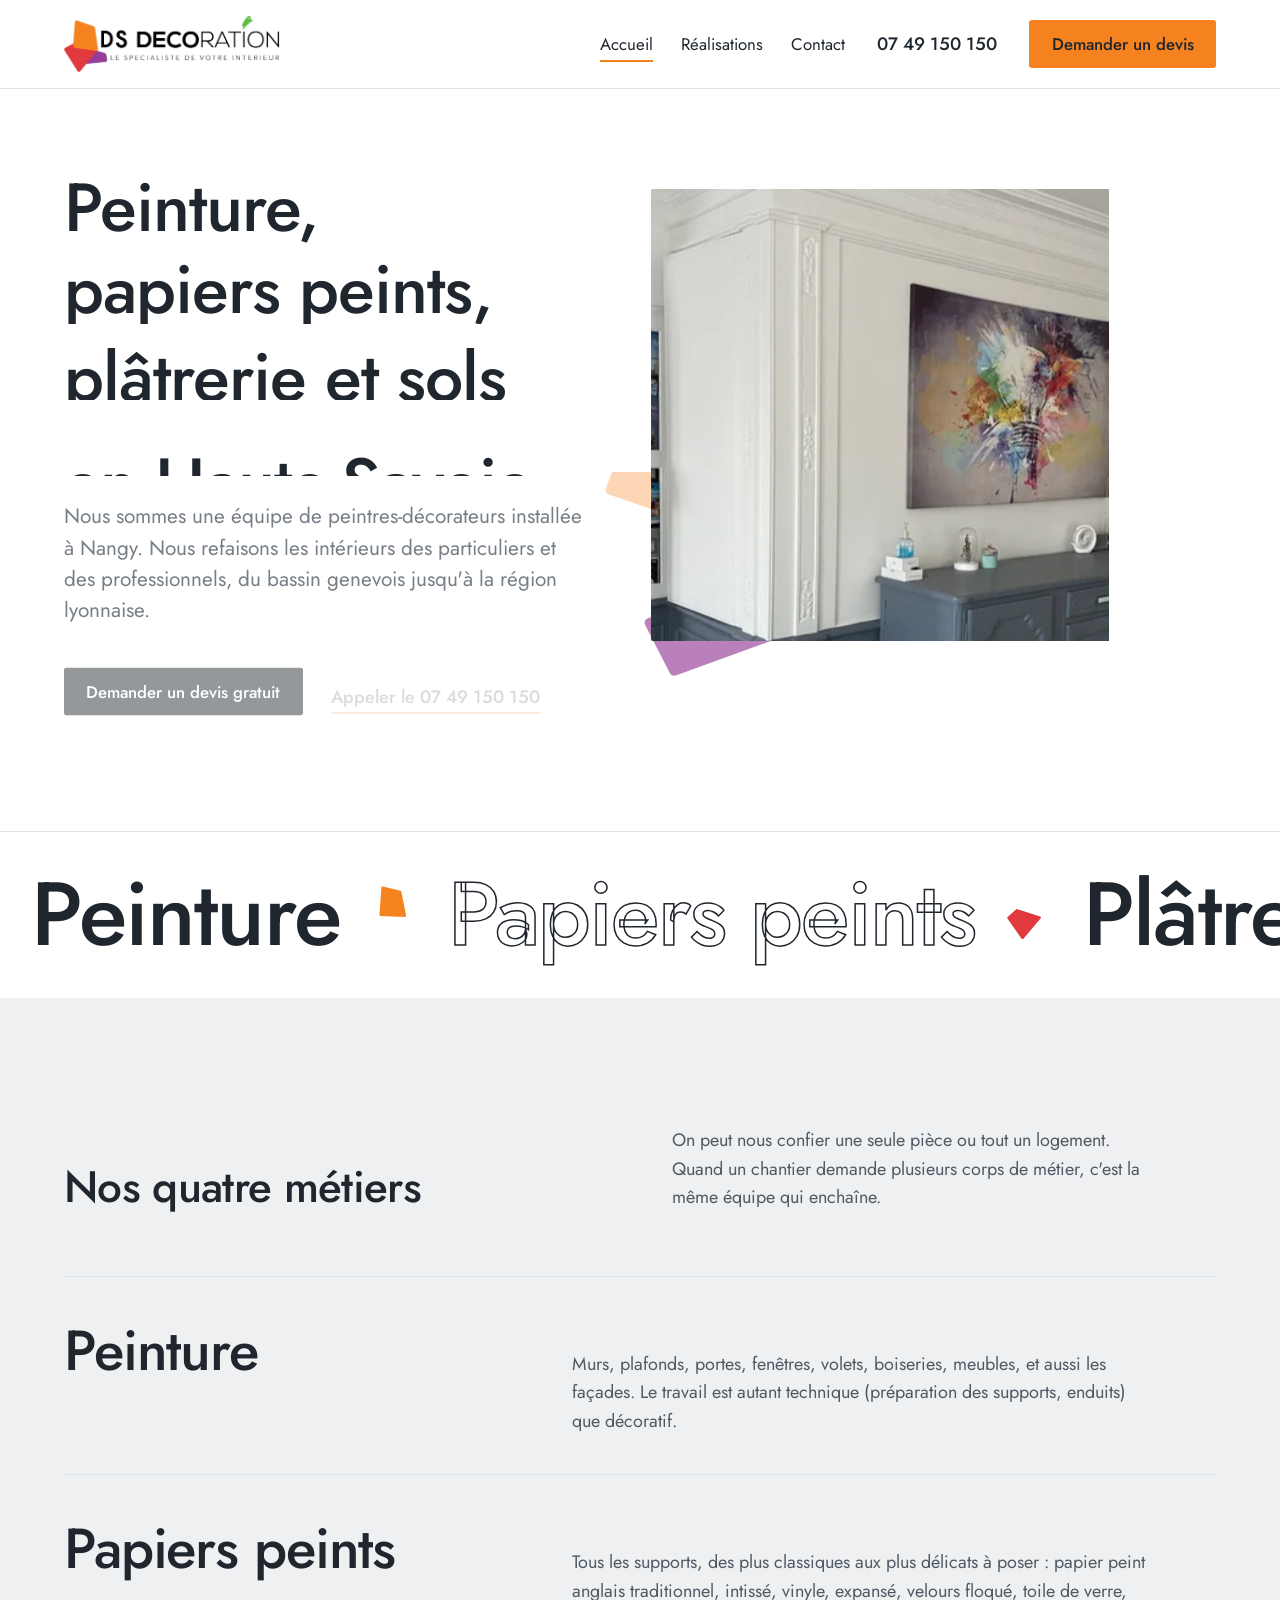
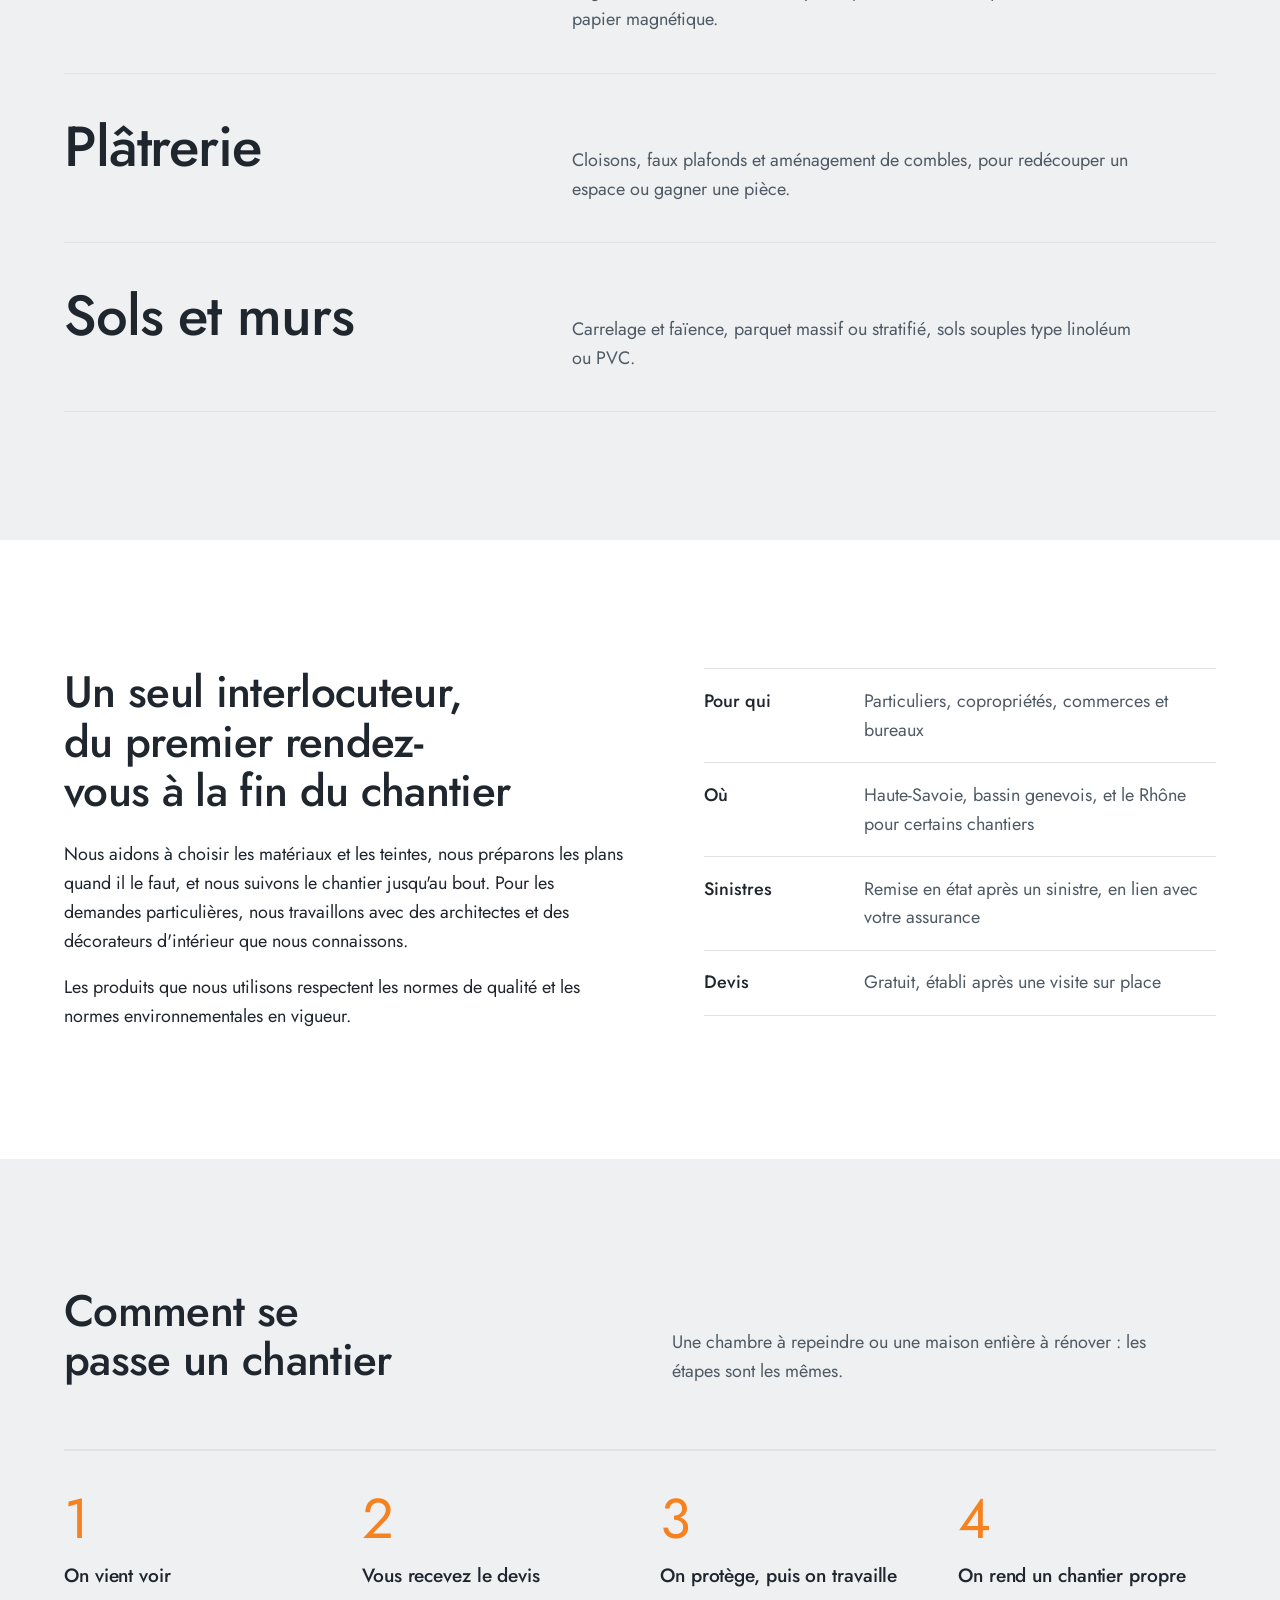
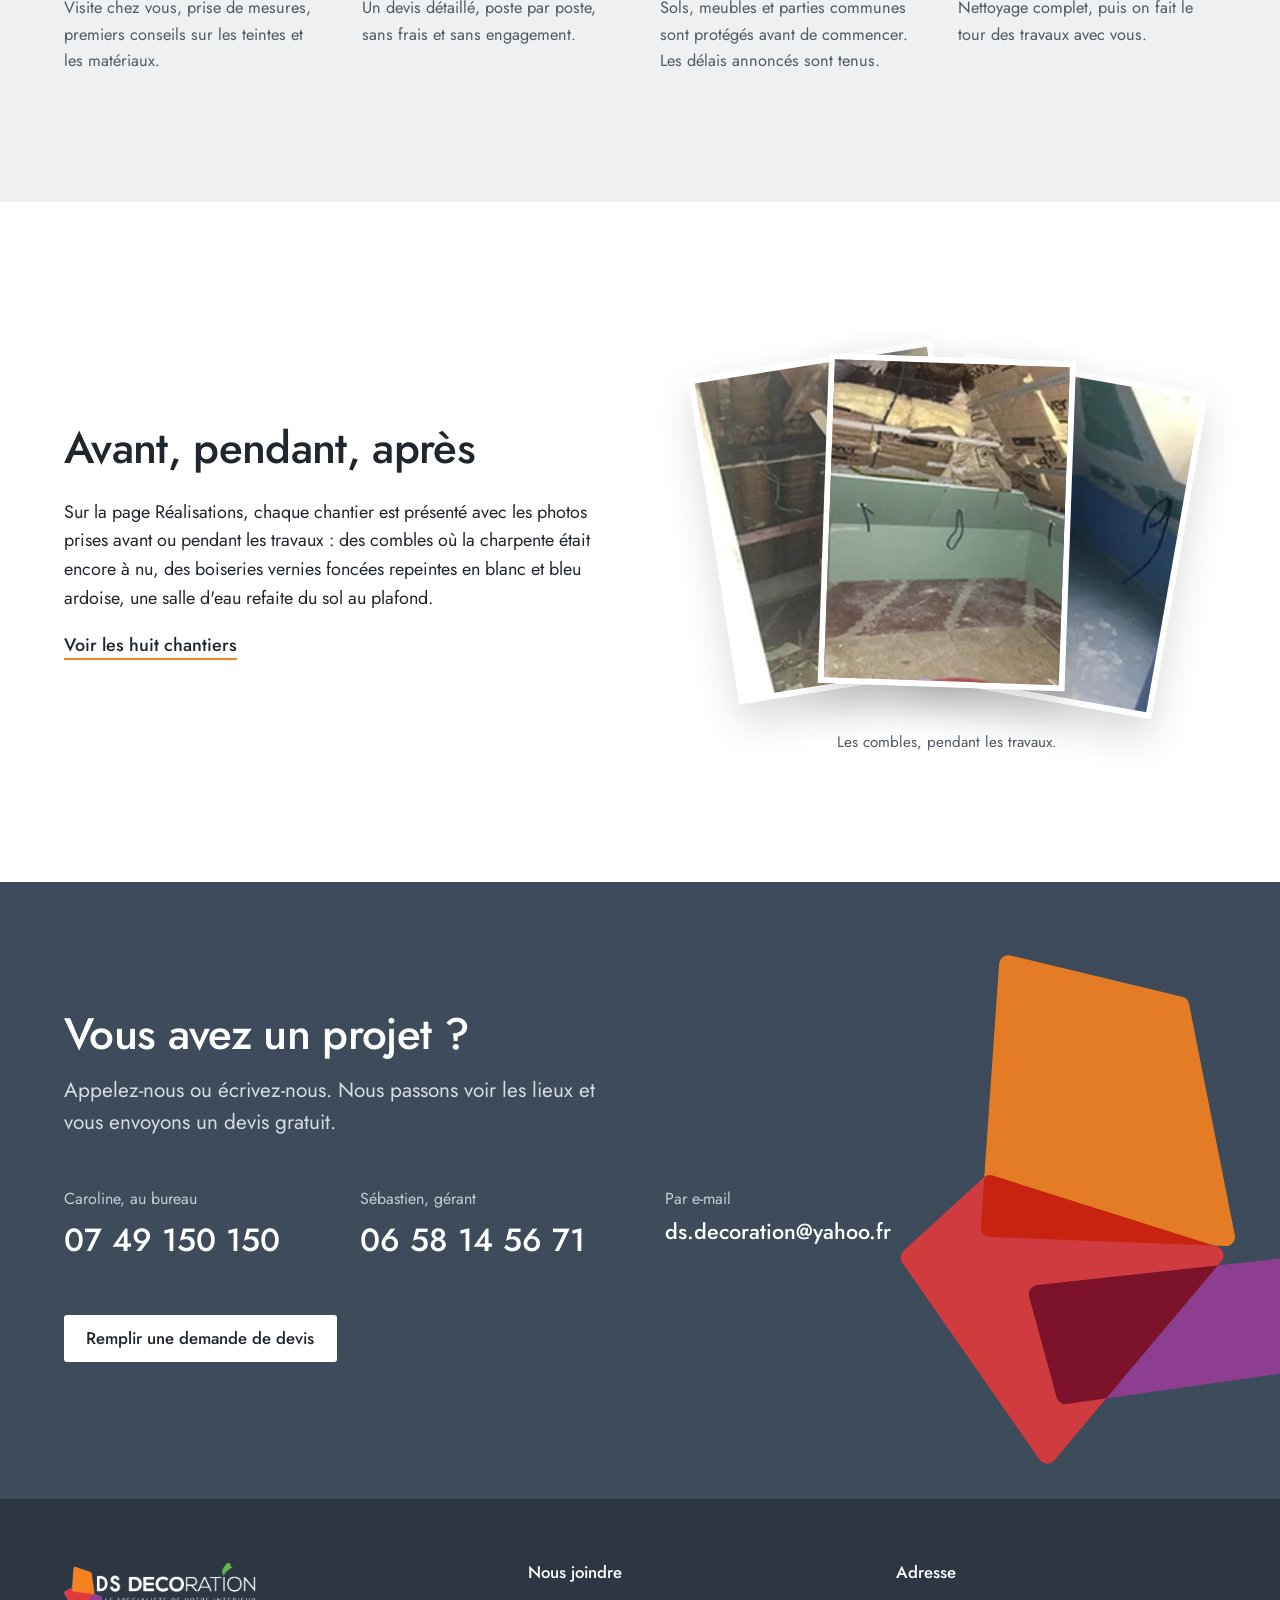
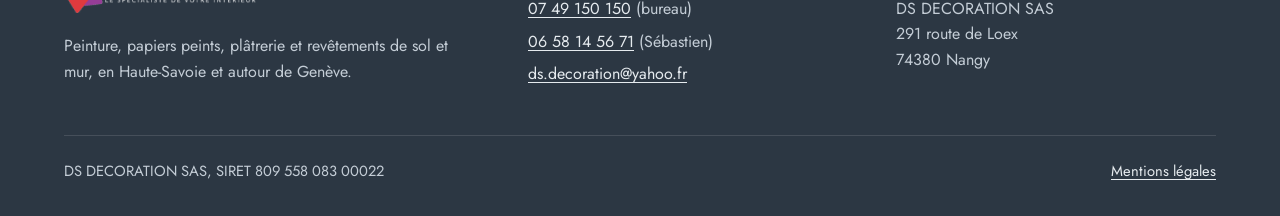
==== commit 5c6be6dd: "Supprime les répétitions entre l'accueil et les réalisations - Accueil : métiers en liste typographi" ====
--- a/index.html
+++ b/index.html
@@ -112,41 +112,29 @@
           <h2 id="metiers-titre" data-split>Nos quatre métiers</h2>
           <p>On peut nous confier une seule pièce ou tout un logement. Quand un chantier demande plusieurs corps de métier, c'est la même équipe qui enchaîne.</p>
         </div>
-        <div class="trades">
-          <article class="trade">
-            <picture>
-              <source srcset="./assets/img/photos/terrasse.webp" type="image/webp">
-              <img src="./assets/img/photos/terrasse.jpg" alt="Terrasse en bois avec garde-corps et escalier repeints en gris" width="660" height="600" loading="lazy">
-            </picture>
+        <ul class="trade-list">
+          <li class="trade-row" data-preview="./assets/img/details/peinture.webp">
+            <img class="trade-thumb" src="./assets/img/details/peinture.webp" alt="" width="220" height="280" loading="lazy">
             <h3>Peinture</h3>
             <p>Murs, plafonds, portes, fenêtres, volets, boiseries, meubles, et aussi les façades. Le travail est autant technique (préparation des supports, enduits) que décoratif.</p>
-          </article>
-          <article class="trade">
-            <picture>
-              <source srcset="./assets/img/photos/salon.webp" type="image/webp">
-              <img src="./assets/img/photos/salon.jpg" alt="Salon avec un papier peint panoramique de plage au-dessus du canapé" width="800" height="448" loading="lazy">
-            </picture>
-            <h3>Papiers peints et tapisserie</h3>
-            <p>Pose de tous les supports, des plus classiques aux plus délicats à travailler.</p>
-            <p class="materials">Papier peint anglais traditionnel, intissé, vinyle, expansé, velours floqué, toile de verre, papier magnétique.</p>
-          </article>
-          <article class="trade">
-            <picture>
-              <source srcset="./assets/img/photos/combles.webp" type="image/webp">
-              <img src="./assets/img/photos/combles.jpg" alt="Combles aménagés : murs enduits bleu-vert, spots au plafond, sol en pierre claire" width="800" height="402" loading="lazy">
-            </picture>
+          </li>
+          <li class="trade-row" data-preview="./assets/img/details/papier-peint.webp">
+            <img class="trade-thumb" src="./assets/img/details/papier-peint.webp" alt="" width="350" height="210" loading="lazy">
+            <h3>Papiers peints</h3>
+            <p>Tous les supports, des plus classiques aux plus délicats à poser : papier peint anglais traditionnel, intissé, vinyle, expansé, velours floqué, toile de verre, papier magnétique.</p>
+          </li>
+          <li class="trade-row" data-preview="./assets/img/details/platrerie.webp">
+            <img class="trade-thumb" src="./assets/img/details/platrerie.webp" alt="" width="330" height="250" loading="lazy">
             <h3>Plâtrerie</h3>
             <p>Cloisons, faux plafonds et aménagement de combles, pour redécouper un espace ou gagner une pièce.</p>
-          </article>
-          <article class="trade">
-            <picture>
-              <source srcset="./assets/img/photos/salle-de-bain.webp" type="image/webp">
-              <img src="./assets/img/photos/salle-de-bain.jpg" alt="Salle de bains en carrelage gris grand format avec frise en pierre" width="450" height="468" loading="lazy">
-            </picture>
+          </li>
+          <li class="trade-row" data-preview="./assets/img/details/carrelage.webp">
+            <img class="trade-thumb" src="./assets/img/details/carrelage.webp" alt="" width="290" height="230" loading="lazy">
             <h3>Sols et murs</h3>
             <p>Carrelage et faïence, parquet massif ou stratifié, sols souples type linoléum ou PVC.</p>
-          </article>
-        </div>
+          </li>
+        </ul>
+        <div class="trade-preview" aria-hidden="true"><img alt=""></div>
       </div>
     </section>
 
@@ -194,44 +182,20 @@
       </div>
     </section>
 
-    <section class="block" aria-labelledby="chantiers-titre">
-      <div class="wrap">
-        <div class="block-head">
-          <h2 id="chantiers-titre" data-split>Quelques chantiers</h2>
-          <p>Toutes les photos du site viennent de nos chantiers.</p>
-        </div>
-        <div class="work">
-          <figure>
-            <picture>
-              <source srcset="./assets/img/photos/cuisine.webp" type="image/webp">
-              <img src="./assets/img/photos/cuisine.jpg" alt="Cuisine rénovée, crédence en grands carreaux anthracite" width="800" height="465" loading="lazy">
-            </picture>
-            <figcaption>Cuisine entièrement refaite : crédence, peinture, sol.</figcaption>
-          </figure>
-          <figure>
-            <picture>
-              <source srcset="./assets/img/photos/douche.webp" type="image/webp">
-              <img src="./assets/img/photos/douche.jpg" alt="Douche vitrée, faïence blanche et frise de mosaïque" width="272" height="600" loading="lazy">
-            </picture>
-            <figcaption>Salle d'eau refaite.</figcaption>
-          </figure>
-          <figure>
-            <picture>
-              <source srcset="./assets/img/photos/wc.webp" type="image/webp">
-              <img src="./assets/img/photos/wc.jpg" alt="WC suspendu, faïence grise à mi-hauteur" width="322" height="600" loading="lazy">
-            </picture>
-            <figcaption>WC : faïence, peinture et sol.</figcaption>
-          </figure>
-        </div>
-        <p class="work-more"><a class="link-strong" href="./nos-realisations/">Voir tous les chantiers et les avis clients</a></p>
-      </div>
-    </section>
-
-    <section class="block block-plaster" aria-label="Avis d'un client">
-      <div class="wrap">
-        <figure class="quote">
-          <blockquote><p>Au-delà de la qualité du travail, nous avons été très sensibles à la propreté du chantier. Des protections ont été installées jusque dans les parties communes de notre immeuble, et les délais annoncés ont été respectés.</p></blockquote>
-          <figcaption><strong>Gilles L.</strong>, rénovation complète de sa cuisine en deux semaines (Rhône)</figcaption>
+    <section class="block teaser" aria-labelledby="chantiers-titre">
+      <div class="wrap teaser-grid">
+        <div class="prose">
+          <h2 id="chantiers-titre" data-split>Avant, pendant, après</h2>
+          <p>Sur la page Réalisations, chaque chantier est présenté avec les photos prises avant ou pendant les travaux : des combles où la charpente était encore à nu, des boiseries vernies foncées repeintes en blanc et bleu ardoise, une salle d'eau refaite du sol au plafond.</p>
+          <p><a class="link-strong" href="./nos-realisations/">Voir les huit chantiers</a></p>
+        </div>
+        <figure class="fan">
+          <div class="fan-cards">
+            <img src="./assets/img/avant/combles-1.webp" alt="Combles avant travaux, charpente à nu" width="286" height="372" loading="lazy">
+            <img src="./assets/img/avant/combles-2.webp" alt="Combles pendant les travaux, plaques de plâtre posées" width="296" height="372" loading="lazy">
+            <img src="./assets/img/avant/combles-3.webp" alt="Combles pendant les travaux, enduits en cours" width="256" height="186" loading="lazy">
+          </div>
+          <figcaption>Les combles, pendant les travaux.</figcaption>
         </figure>
       </div>
     </section>
--- a/assets/css/style.css
+++ b/assets/css/style.css
@@ -142,13 +142,90 @@
 .block-head { display: grid; grid-template-columns: 1fr 1fr; gap: 2rem 4rem; align-items: end; margin-bottom: clamp(2.5rem, 5vw, 4rem); }
 .block-head p { color: var(--ink-soft); max-width: 30rem; }
 
-/* Métiers */
-.trades { display: grid; grid-template-columns: repeat(2, 1fr); gap: clamp(3rem, 6vw, 4.5rem) clamp(2rem, 5vw, 4rem); }
-.trade img { width: 100%; aspect-ratio: 3 / 2; object-fit: cover; margin-bottom: 1.4rem; border-radius: 2px; }
-.trade:nth-child(even) { margin-top: clamp(0rem, 8vw, 6rem); }
-.trade h3 { margin-bottom: .6rem; }
-.trade p { color: var(--ink-soft); max-width: 31rem; }
-.trade .materials { font-size: 1rem; margin-top: .8rem; color: var(--ink); }
+
+/* Métiers : liste typographique, aperçu de matière au survol */
+.trade-list { list-style: none; margin: 0; padding: 0; border-top: 1px solid var(--plaster-dark); }
+.trade-row {
+  display: grid; grid-template-columns: minmax(14rem, 1fr) 1.4fr; gap: 1rem 3rem; align-items: baseline;
+  padding: clamp(1.6rem, 3vw, 2.4rem) 0; border-bottom: 1px solid var(--plaster-dark); position: relative;
+}
+.trade-row h3 { font-size: clamp(2rem, 4.4vw, 3.6rem); font-weight: 500; letter-spacing: -.02em; transition: translate .6s cubic-bezier(.2, .7, .2, 1), color .4s; }
+.trade-row p { color: var(--ink-soft); max-width: 36rem; margin: 0; }
+.trade-row::after {
+  content: ""; position: absolute; left: 0; bottom: -1px; height: 2px; width: 100%; background: var(--orange);
+  transform: scaleX(0); transform-origin: left; transition: transform .6s cubic-bezier(.7, 0, .2, 1);
+}
+.trade-row:hover::after { transform: scaleX(1); }
+.trade-row:hover h3 { translate: 1.2rem 0; }
+.trade-thumb { display: none; }
+.trade-preview {
+  position: fixed; left: 0; top: 0; z-index: 15; width: 19rem; aspect-ratio: 4 / 5; pointer-events: none;
+  overflow: hidden; border-radius: 2px; opacity: 0; visibility: hidden;
+}
+.trade-preview img { width: 100%; height: 100%; object-fit: cover; }
+
+/* Accueil : renvoi vers les chantiers */
+.teaser-grid { display: grid; grid-template-columns: 1fr 1fr; gap: clamp(2.5rem, 6vw, 6rem); align-items: center; }
+.teaser h2 { margin-bottom: 1.5rem; }
+.fan { margin: 0; }
+.fan-cards { position: relative; height: clamp(18rem, 30vw, 24rem); }
+.fan-cards img {
+  position: absolute; top: 50%; left: 50%; width: 46%; height: auto; aspect-ratio: 3 / 4; object-fit: cover;
+  border: 6px solid var(--white); box-shadow: 0 18px 40px rgba(31, 38, 46, .18); translate: -50% -50%;
+}
+.fan-cards img:nth-child(1) { rotate: -9deg; translate: -95% -50%; }
+.fan-cards img:nth-child(2) { rotate: 2deg; z-index: 2; }
+.fan-cards img:nth-child(3) { rotate: 10deg; translate: -5% -46%; }
+.fan figcaption { text-align: center; color: var(--ink-soft); font-size: .95rem; margin-top: 1rem; }
+
+/* Réalisations : fiches de chantier */
+.cases { padding: var(--space) 0; }
+.case {
+  width: min(100% - 2 * var(--gutter), var(--wrap)); margin: 0 auto clamp(4rem, 9vw, 7rem);
+  display: grid; grid-template-columns: 1.3fr 1fr; gap: clamp(2rem, 5vw, 4.5rem); align-items: center;
+}
+.case:last-child { margin-bottom: 0; }
+.case-photo { display: block; padding: 0; border: 0; background: var(--plaster); overflow: hidden; border-radius: 2px; cursor: zoom-in; }
+.case-photo img { width: 100%; height: clamp(20rem, 42vw, 34rem); object-fit: cover; }
+.case--portrait { grid-template-columns: minmax(0, .62fr) 1fr; }
+.case-count { color: var(--orange-dark); font-weight: 500; margin-bottom: .6rem; }
+.case h2 { margin-bottom: 1rem; }
+.case-text > p { color: var(--ink-soft); max-width: 32rem; }
+.case-works { color: var(--ink) !important; }
+.case-works strong { font-weight: 500; }
+.case-before { margin-top: 1.75rem; }
+.case-before p { font-size: .95rem; color: var(--ink-soft); margin-bottom: .6rem; }
+.case-before ul { list-style: none; margin: 0; padding: 0; display: flex; gap: .75rem; }
+.case-before li { width: 6.5rem; }
+.case-before img { width: 100%; aspect-ratio: 1; object-fit: cover; border-radius: 2px; }
+.case-before span { display: block; font-size: .82rem; color: var(--ink-soft); margin-top: .35rem; line-height: 1.3; }
+.cases-bar { display: none; }
+
+/* Défilement horizontal (ordinateur, animations actives) */
+.cases.is-horizontal { height: 100vh; padding: 0; overflow: hidden; display: flex; flex-direction: column; justify-content: center; position: relative; }
+.cases.is-horizontal .cases-track { display: flex; width: max-content; padding: 0 6vw; gap: 8vw; will-change: transform; }
+.cases.is-horizontal .case { width: 78vw; max-width: 72rem; margin: 0; flex: none; }
+.cases.is-horizontal .case--portrait { width: 60vw; max-width: 54rem; }
+.cases.is-horizontal .case-photo img { height: min(68vh, 36rem); }
+.cases.is-horizontal .cases-bar { display: block; position: absolute; left: 6vw; right: 6vw; bottom: 5vh; height: 2px; background: var(--plaster-dark); }
+.cases.is-horizontal .cases-bar span { display: block; height: 100%; background: var(--orange); transform-origin: left; transform: scaleX(0); }
+
+.reviews-end { margin-top: clamp(3rem, 6vw, 4.5rem); padding-top: 2rem; border-top: 1px solid var(--plaster-dark); display: flex; flex-wrap: wrap; justify-content: space-between; align-items: center; gap: 1.5rem; }
+.reviews-end p { margin: 0; font-size: 1.15rem; }
+
+@media (max-width: 960px) {
+  .trade-row { grid-template-columns: 5.5rem 1fr; gap: .4rem 1.25rem; align-items: start; }
+  .trade-thumb { display: block; grid-row: span 2; width: 5.5rem; height: 5.5rem; object-fit: cover; border-radius: 2px; }
+  .trade-row h3 { font-size: 1.7rem; }
+  .trade-row:hover h3 { translate: none; }
+  .trade-preview { display: none; }
+  .teaser-grid, .case, .case--portrait { grid-template-columns: 1fr; }
+  .case-photo img { height: auto; aspect-ratio: 4 / 3; }
+}
+@media (max-width: 640px) {
+  .case-before li { width: 5.25rem; }
+  .fan-cards img { width: 52%; }
+}
 
 /* Une seule équipe */
 .team { display: grid; grid-template-columns: 1.1fr 1fr; gap: clamp(2.5rem, 6vw, 6rem); align-items: start; }
@@ -167,21 +244,6 @@
 }
 .steps h3 { font-size: 1.2rem; margin-bottom: .5rem; }
 .steps p { color: var(--ink-soft); font-size: 1.02rem; }
-
-/* Chantiers (aperçu accueil) */
-.work { display: grid; grid-template-columns: 2.3fr 1fr 1fr; gap: 1.5rem; align-items: start; }
-.work figure { margin: 0; }
-.work img { width: 100%; height: clamp(18rem, 34vw, 28rem); object-fit: cover; border-radius: 2px; }
-.work figcaption { font-size: .98rem; color: var(--ink-soft); margin-top: .6rem; }
-.work-more { margin-top: 2.5rem; }
-
-/* Citation */
-.quote { margin: 0; max-width: 52rem; }
-.quote blockquote { margin: 0 0 1.5rem; font-size: clamp(1.45rem, 2.8vw, 2.1rem); line-height: 1.35; font-weight: 400; letter-spacing: -.01em; }
-.quote blockquote p::before { content: "« "; }
-.quote blockquote p::after { content: " »"; }
-.quote figcaption { color: var(--ink-soft); }
-.quote figcaption strong { color: var(--ink); font-weight: 500; }
 
 /* Bandeau contact */
 .callout { background: var(--slate); color: var(--white); padding: var(--space) 0; }
@@ -197,14 +259,6 @@
 .page-head h1 { margin-bottom: 1.25rem; max-width: 16ch; }
 .crumbs { font-size: .98rem; color: var(--ink-soft); margin-bottom: 1.5rem; }
 .crumbs a { color: var(--ink-soft); }
-
-/* Galerie */
-.gallery { columns: 3 18rem; column-gap: 1.75rem; }
-.shot { break-inside: avoid; margin: 0 0 2.25rem; }
-.shot button { display: block; width: 100%; padding: 0; border: 0; background: none; cursor: zoom-in; }
-.shot img { width: 100%; border-radius: 2px; }
-.shot figcaption { margin-top: .7rem; font-size: 1rem; }
-.shot figcaption span { display: block; color: var(--ink-soft); font-size: .95rem; }
 
 .viewer { position: fixed; inset: 0; z-index: 50; background: rgba(23, 29, 35, .96); display: none; padding: 4.5rem 1rem 1.5rem; }
 .viewer.open { display: flex; flex-direction: column; align-items: center; justify-content: center; }
@@ -302,11 +356,7 @@
   body { font-size: 1.06rem; padding-bottom: 4rem; }
   .brand img { width: 11rem; }
   .site-header .wrap { min-height: 4.5rem; }
-  .trades, .reviews, .form, .steps, .people, .footer-grid { grid-template-columns: 1fr; }
-  .trade:nth-child(even) { margin-top: 0; }
-  .work { grid-template-columns: 1fr 1fr; }
-  .work figure:first-child { grid-column: 1 / -1; }
-  .work img { height: 20rem; }
+  .reviews, .form, .steps, .people, .footer-grid { grid-template-columns: 1fr; }
   .facts div { grid-template-columns: 1fr; gap: .2rem; }
   .opening-visual figcaption { padding-left: 38%; }
   .map-inner { grid-template-columns: 1fr; }
@@ -366,7 +416,7 @@
   font-size: .95rem; font-weight: 500; transform: scale(0);
 }
 @media (hover: none) { .cursor { display: none; } }
-.motion .shot button { cursor: none; }
+.motion [data-full] { cursor: none; }
 
 @media (max-width: 960px) {
   .steps-line { display: none; }
@@ -376,7 +426,4 @@
   .btn, .btn::before, .link-strong, .site-header { transition: none; }
   .cursor { display: none; }
 }
-.opening-visual picture, .trade picture, .work picture { display: block; overflow: hidden; border-radius: 2px; }
-.trade picture img, .work picture img { margin-bottom: 0; }
-.trade picture { margin-bottom: 1.4rem; }
-.shot button { overflow: hidden; border-radius: 2px; }
+.opening-visual picture { display: block; overflow: hidden; border-radius: 2px; }
